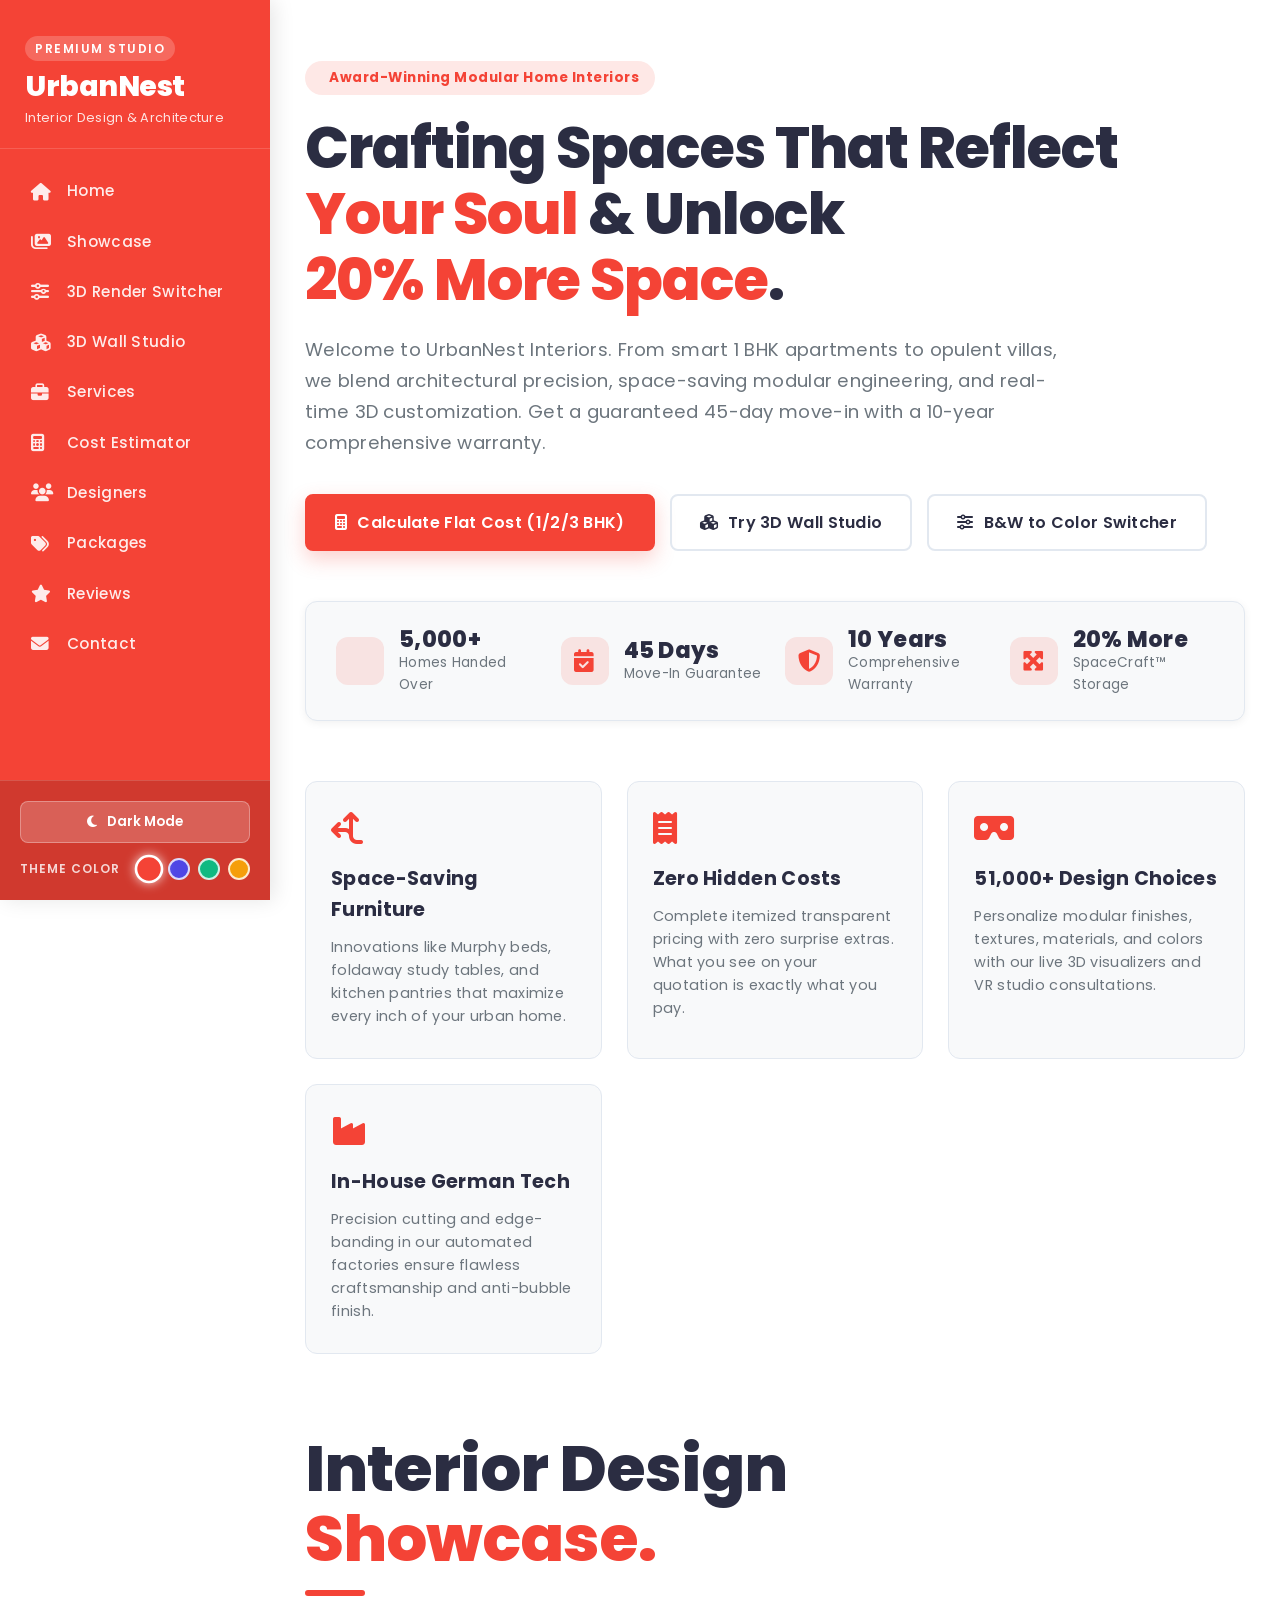
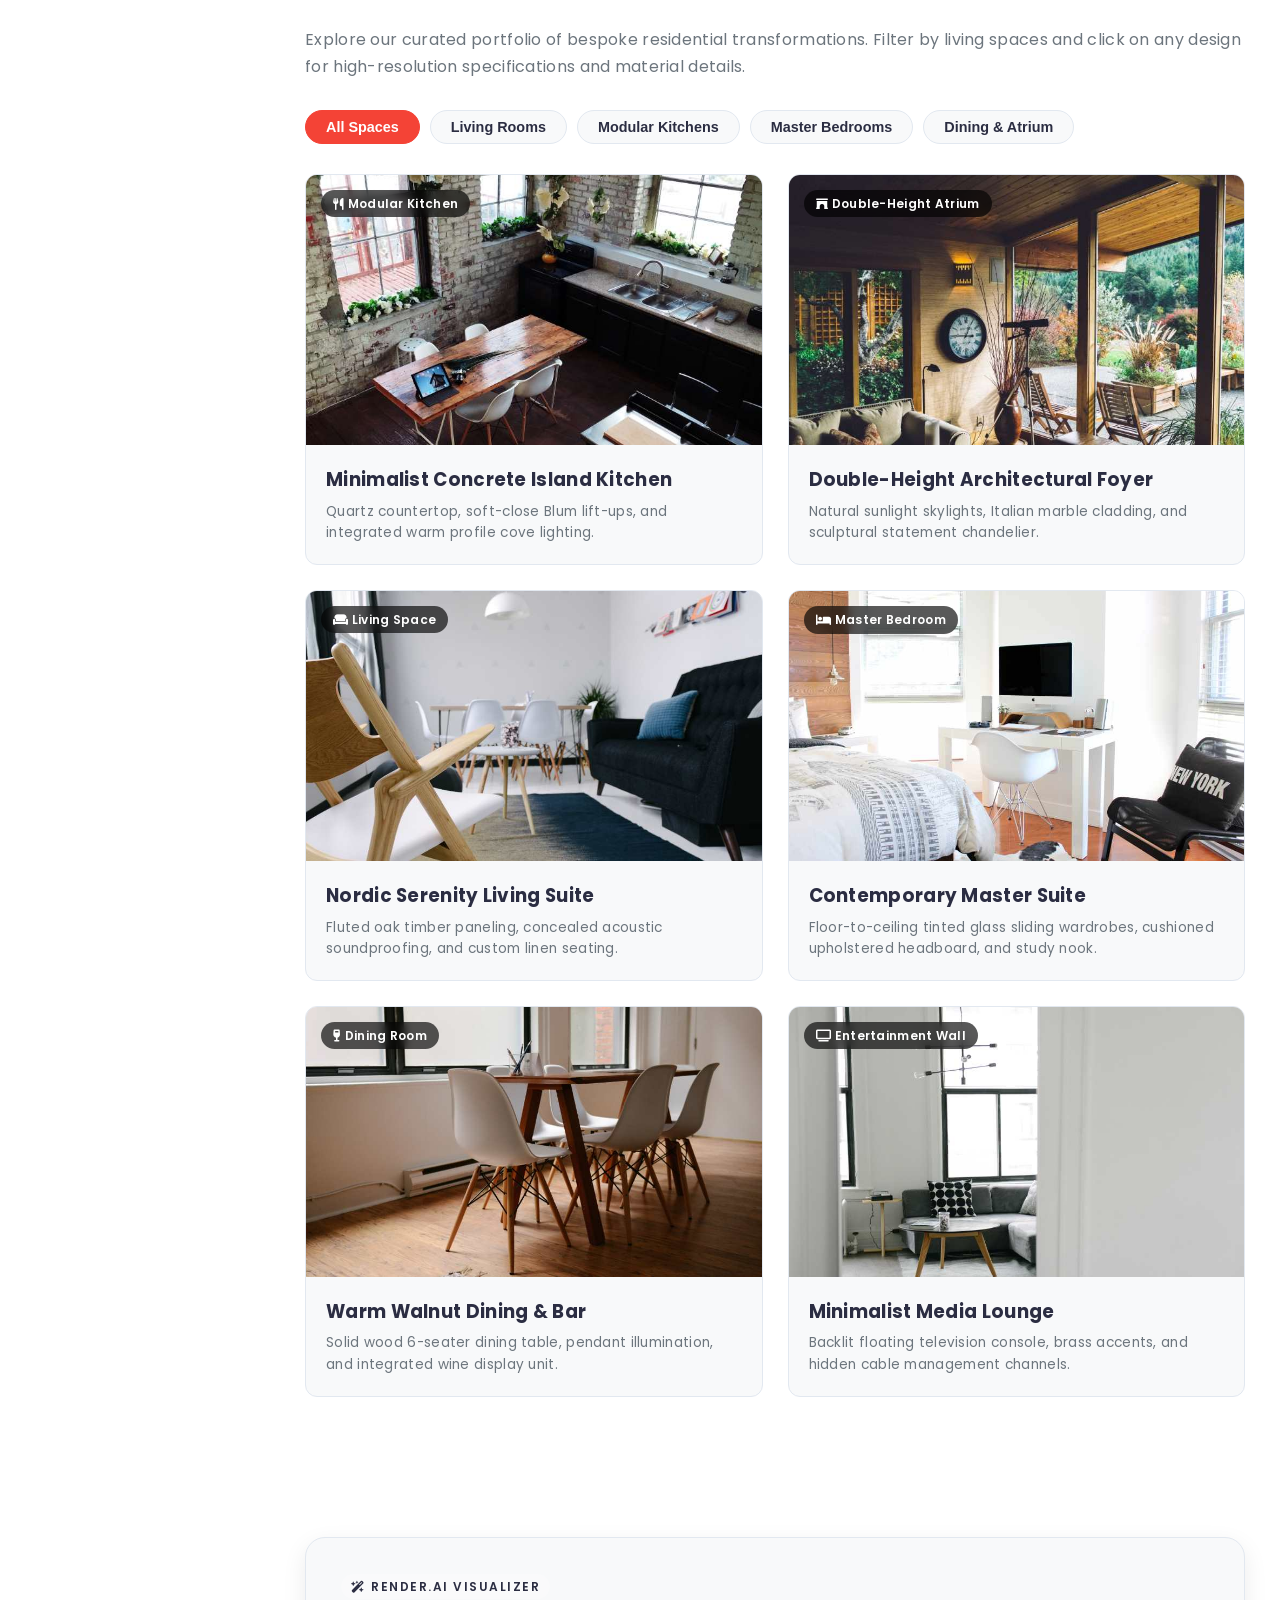
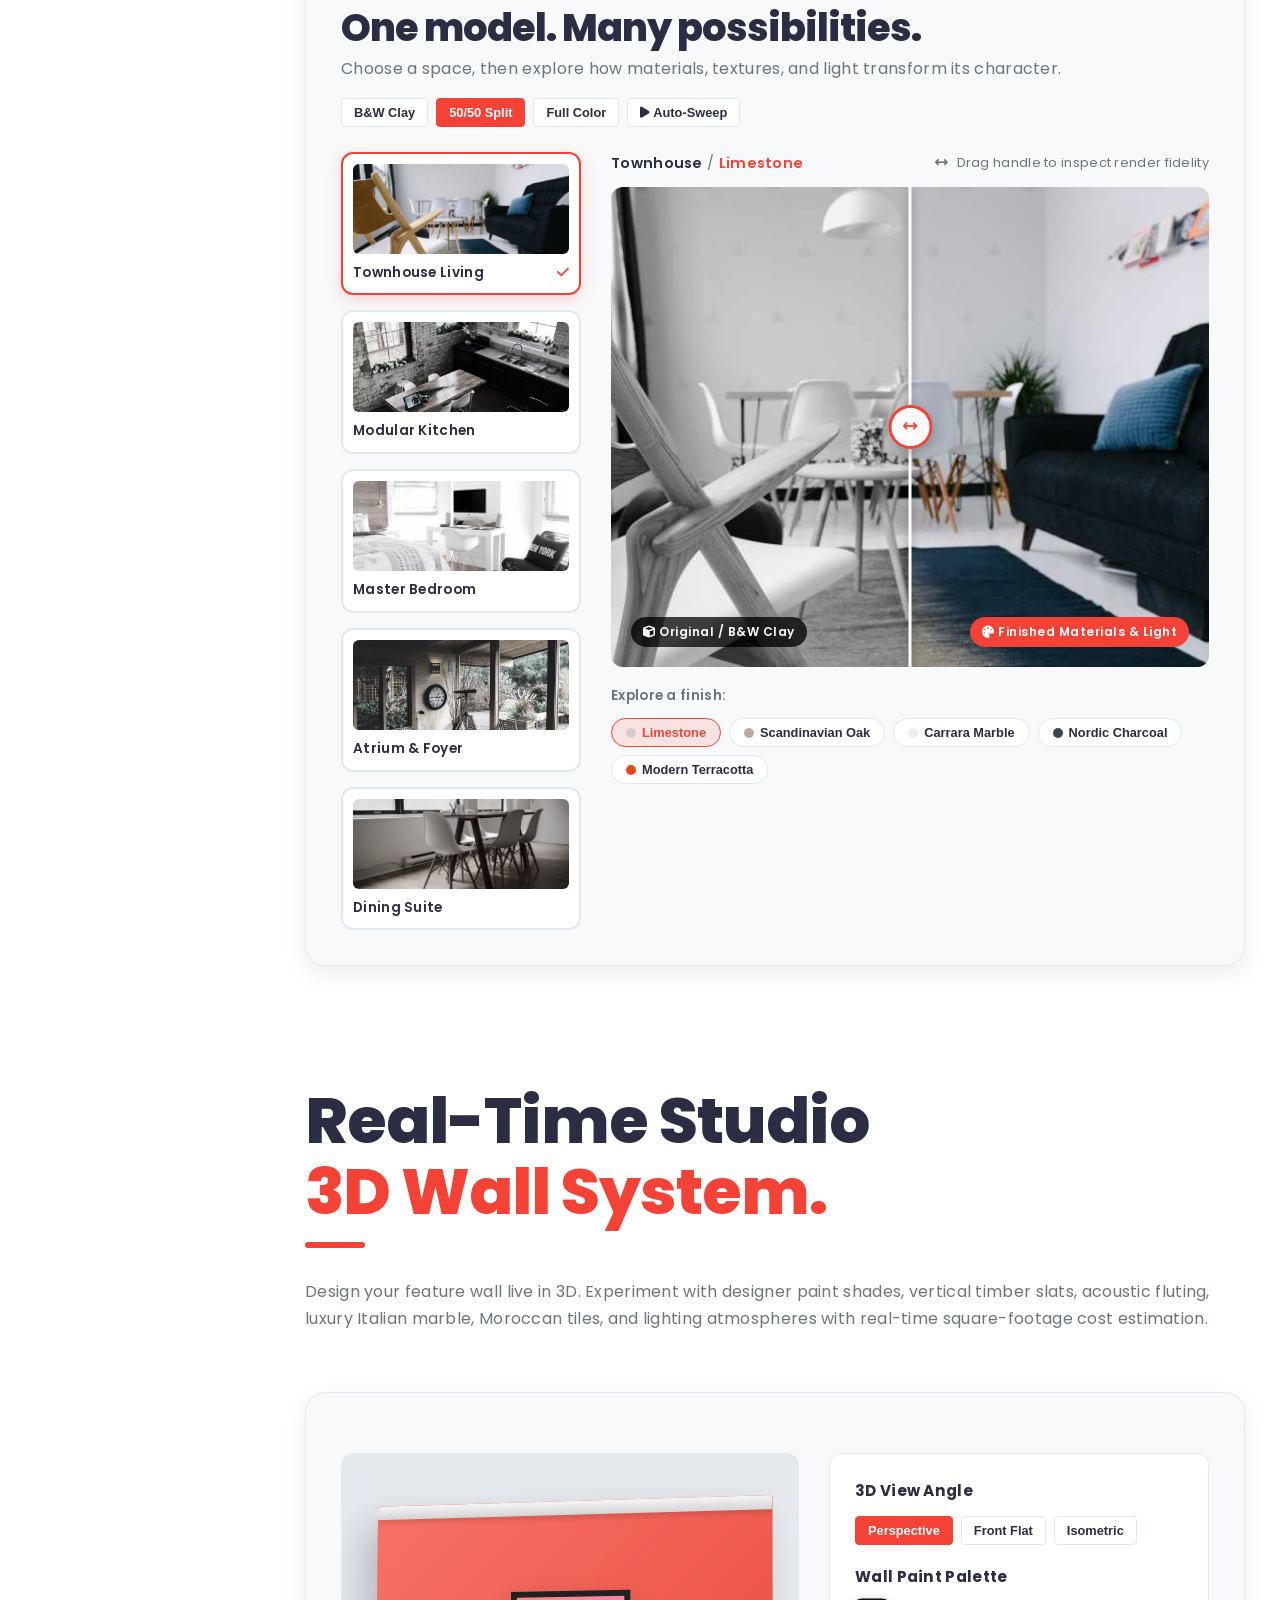
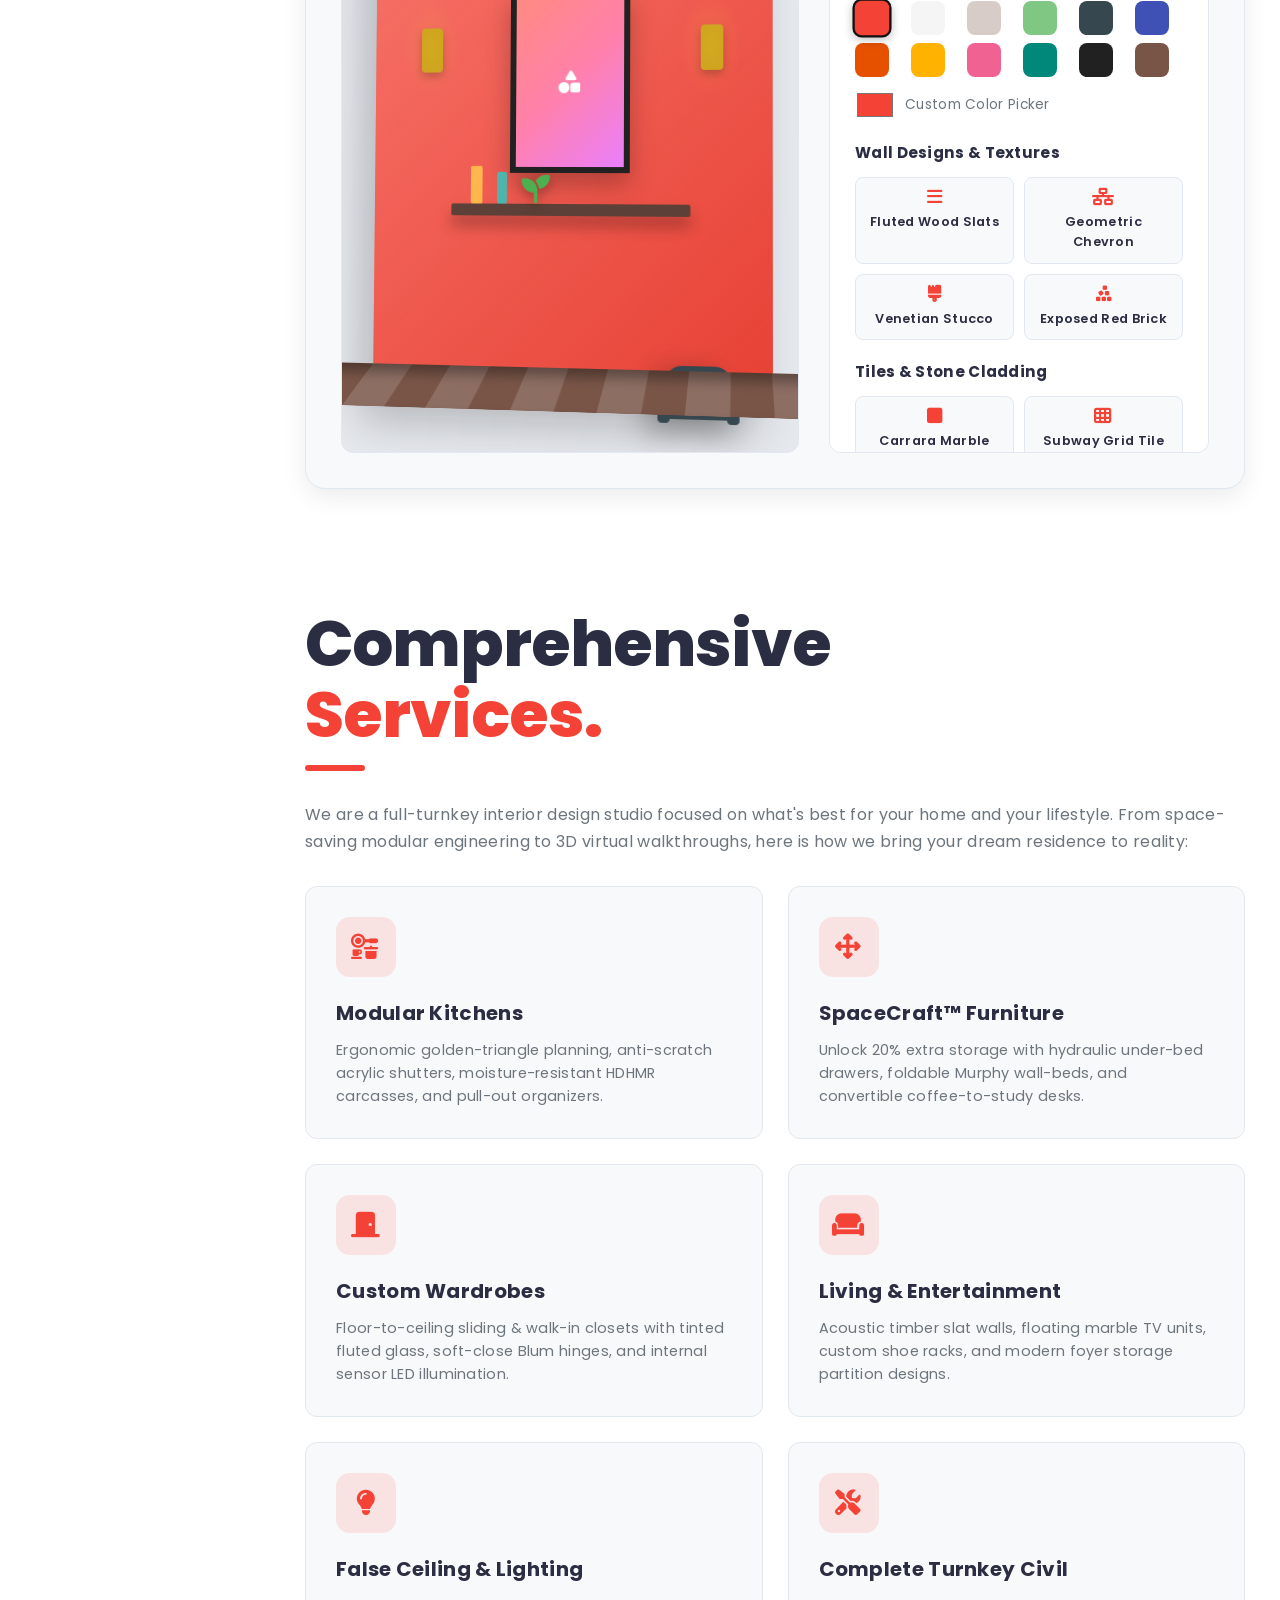
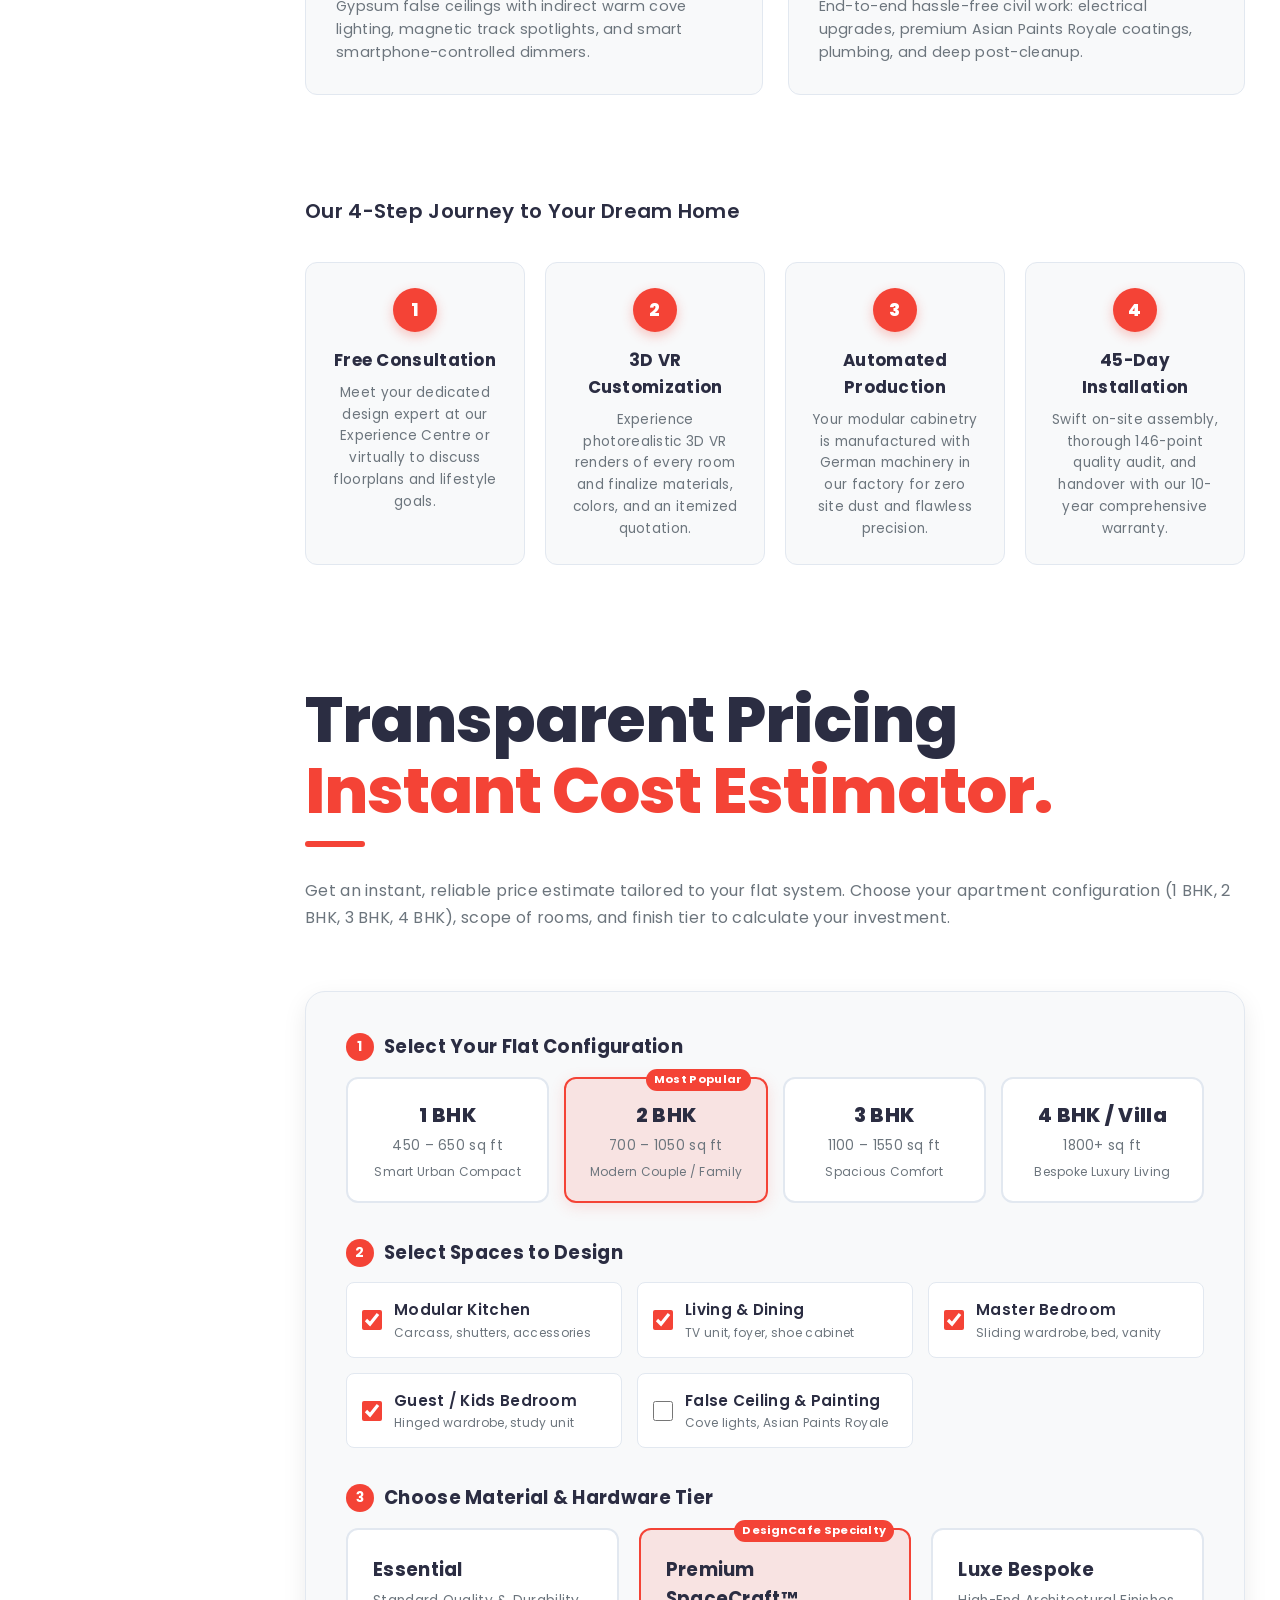
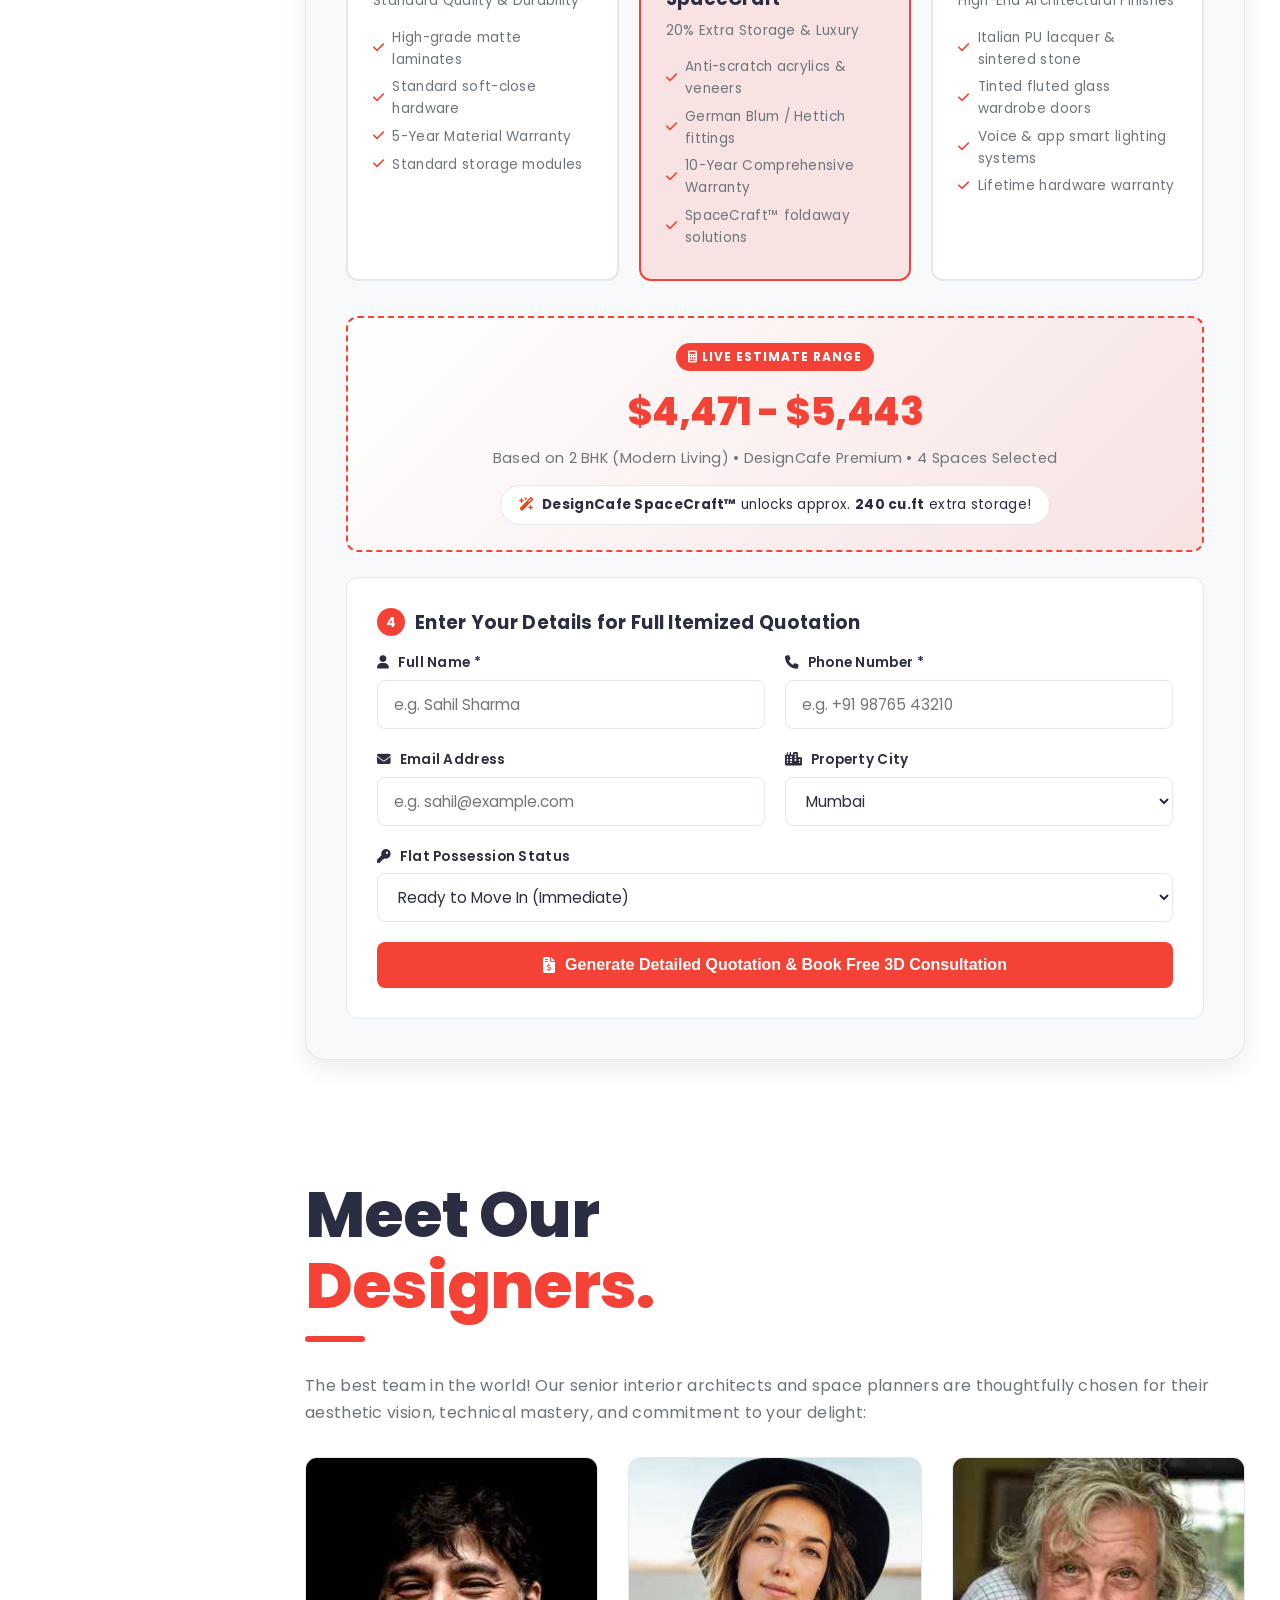
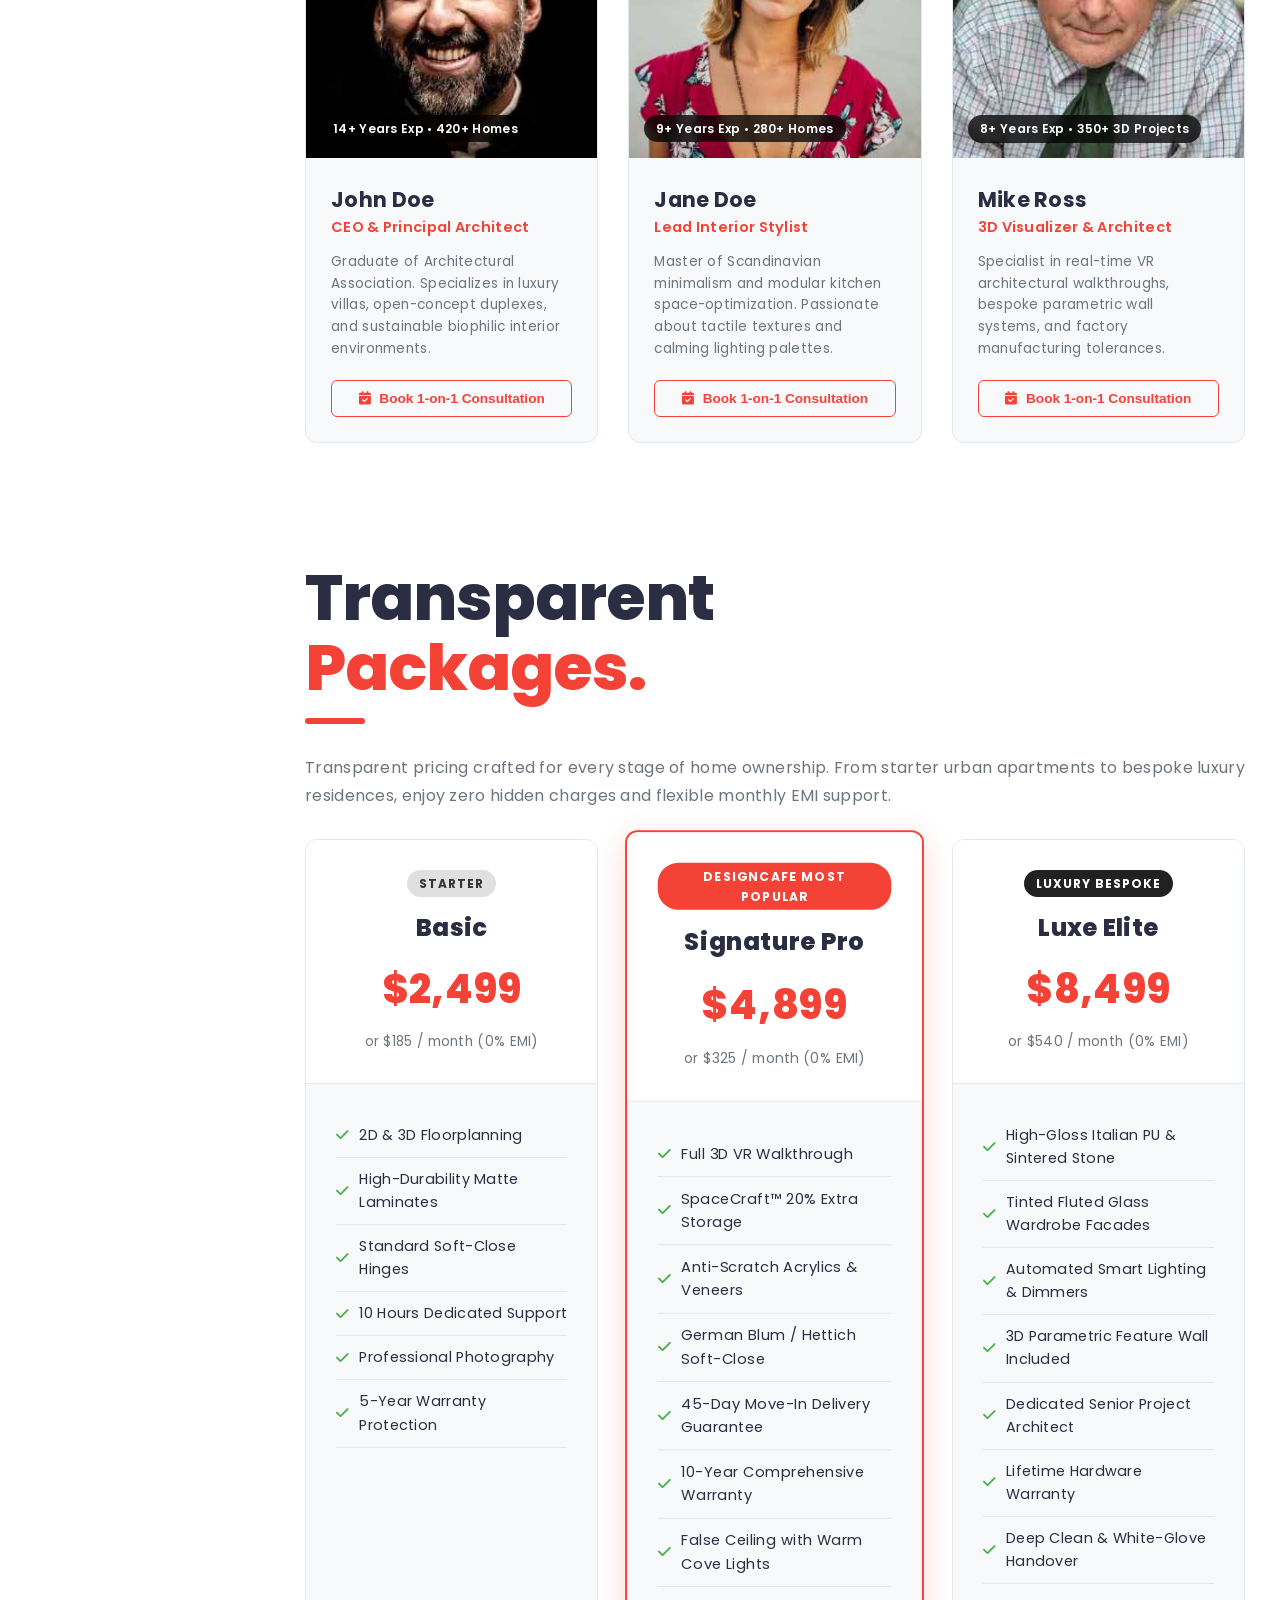
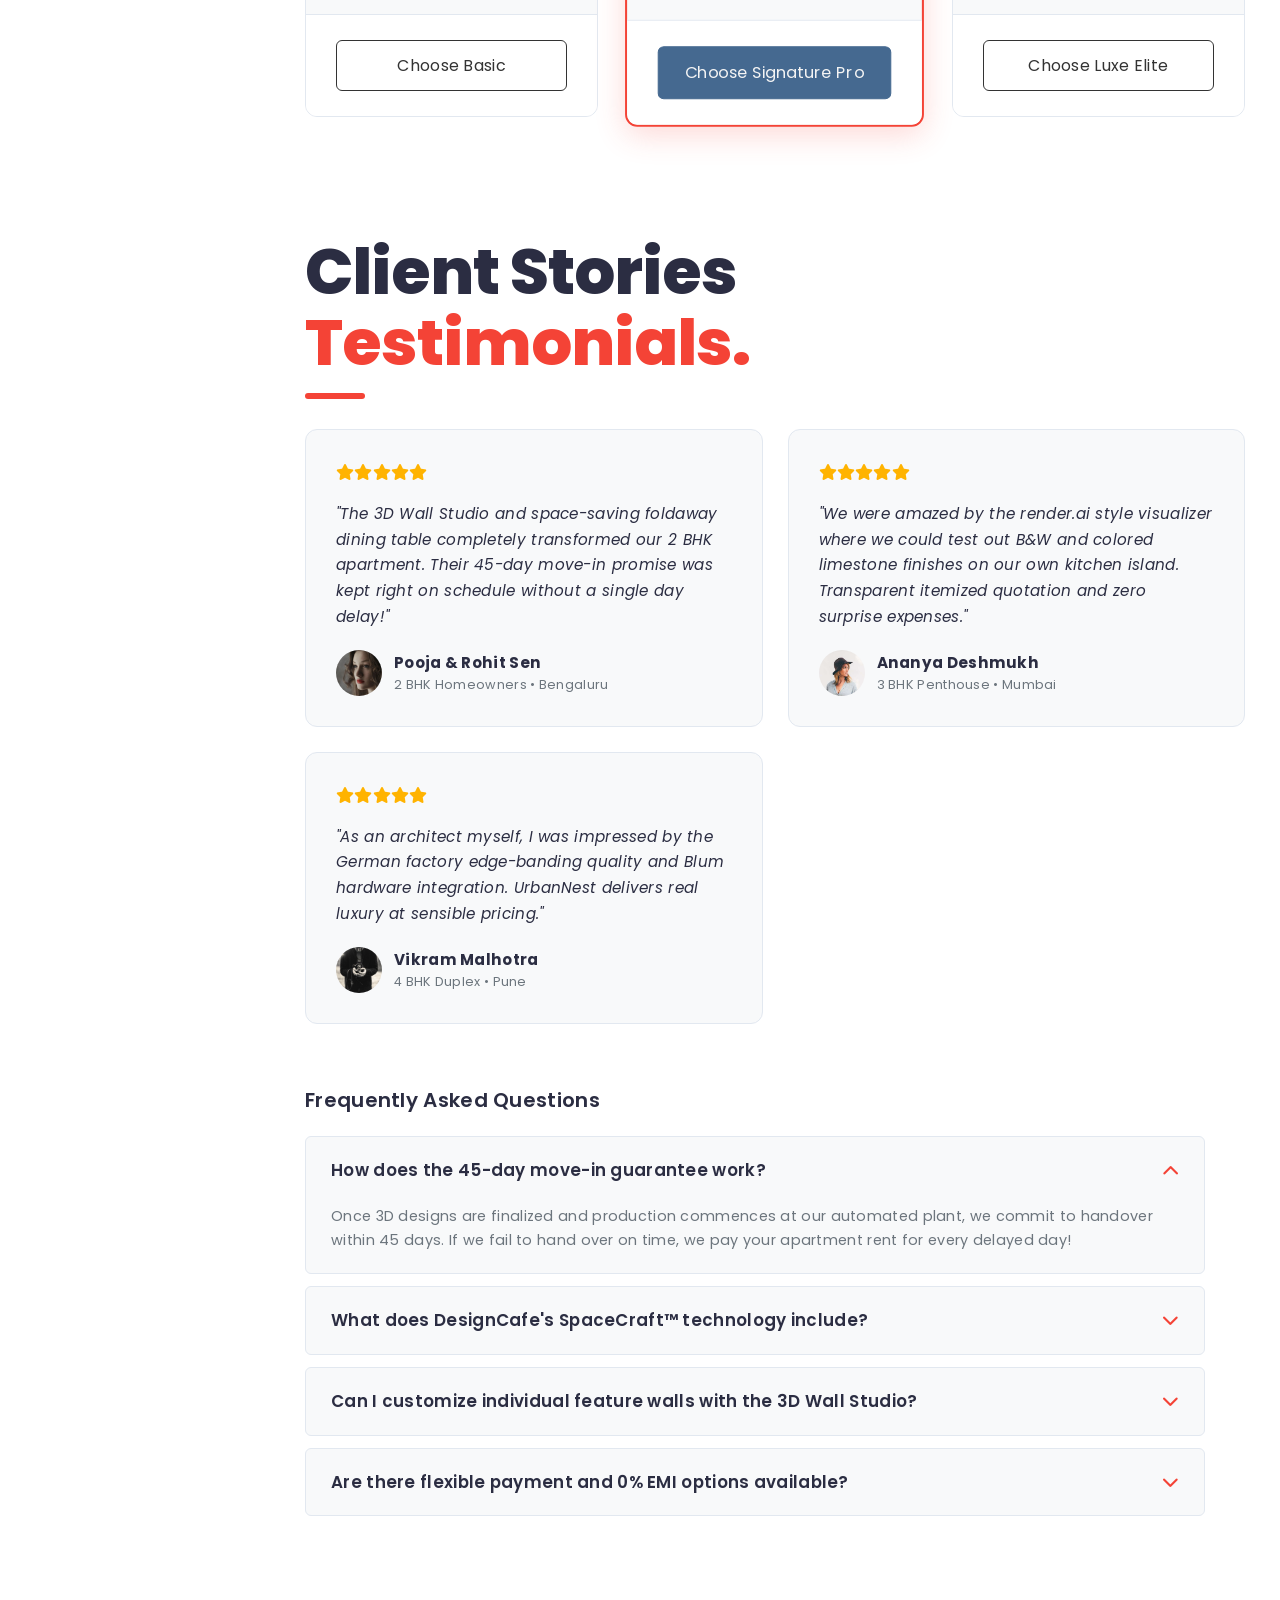
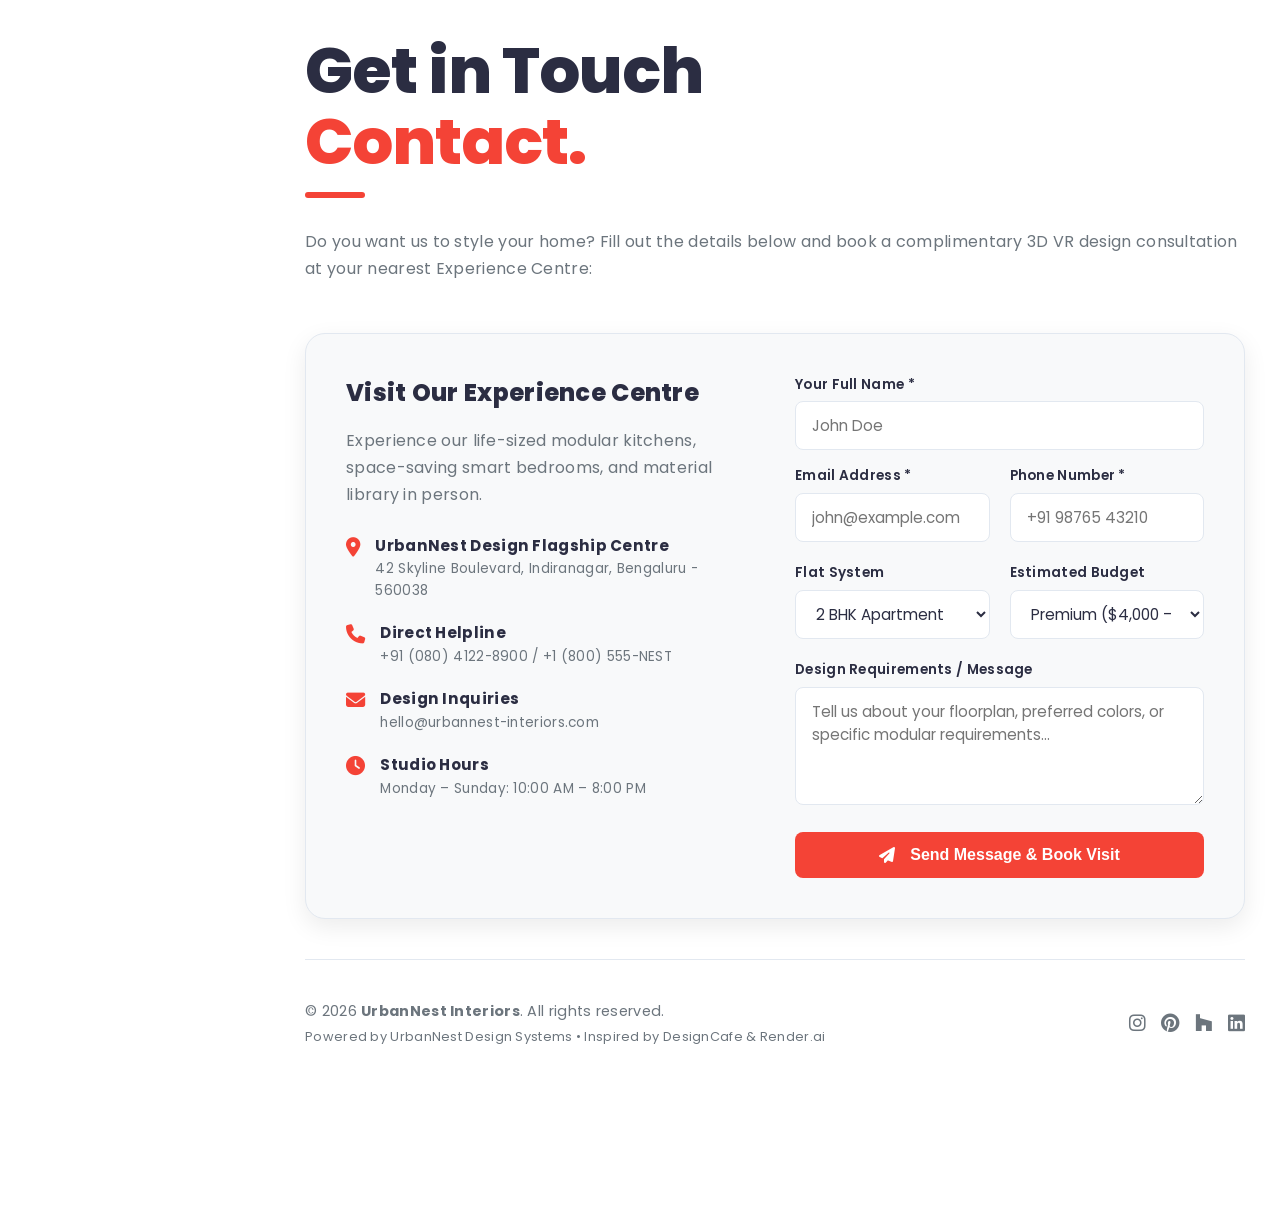
==== index.html @ 292f7cc2 "added frint end" ====
<!DOCTYPE html>
<html lang="en">
<head>
    <meta charset="UTF-8">
    <meta name="viewport" content="width=device-width, initial-scale=1.0">
    <title>UrbanNest Interiors | Premium Home Interiors & 3D Wall Studio</title>
    
    <!-- Google Fonts -->
    <link rel="preconnect" href="https://fonts.googleapis.com">
    <link rel="preconnect" href="https://fonts.gstatic.com" crossorigin>
    <link href="https://fonts.googleapis.com/css2?family=Poppins:ital,wght@0,300;0,400;0,500;0,600;0,700;0,800;0,900;1,400;1,600&display=swap" rel="stylesheet">
    
    <!-- Font Awesome Icons -->
    <link rel="stylesheet" href="https://cdnjs.cloudflare.com/ajax/libs/font-awesome/6.5.1/css/all.min.css">
    
    <!-- Stylesheets -->
    <link href="./css/main.css" rel="stylesheet">
    <link href="./css/interior.css" rel="stylesheet">
</head>
<body>

    <!-- Mobile Top Navigation Bar -->
    <header class="mobile-nav-bar">
        <span class="section-title text-18" style="color: white; margin: 0;">UrbanNest</span>
        <button class="mobile-menu-btn" id="mobile-menu-toggle" aria-label="Toggle navigation menu">
            <i class="fa-solid fa-bars"></i>
        </button>
    </header>
    <div class="sidebar-overlay" id="sidebar-overlay"></div>

    <div class="row">
        <!-- ==========================================================================
             SIDEBAR NAVIGATION
             ========================================================================== -->
        <div class="col-2">
            <nav class="sidebar" id="main-sidebar">
                <div>
                    <div class="sidebar-header">
                        <span class="brand-badge">Premium Studio</span>
                        <p class="section-title">UrbanNest</p>
                        <p style="font-size: 0.8rem; opacity: 0.85; margin-top: 4px;">Interior Design & Architecture</p>
                    </div>

                    <ul class="sidebar-nav-list">
                        <li><a class="sidebar-link active" href="#home"><i class="fa-solid fa-house"></i> Home</a></li>
                        <li><a class="sidebar-link" href="#showcase"><i class="fa-solid fa-images"></i> Showcase</a></li>
                        <li><a class="sidebar-link" href="#render-switch"><i class="fa-solid fa-sliders"></i> 3D Render Switcher</a></li>
                        <li><a class="sidebar-link" href="#wall-studio"><i class="fa-solid fa-cubes"></i> 3D Wall Studio</a></li>
                        <li><a class="sidebar-link" href="#services"><i class="fa-solid fa-briefcase"></i> Services</a></li>
                        <li><a class="sidebar-link" href="#cost-estimator"><i class="fa-solid fa-calculator"></i> Cost Estimator</a></li>
                        <li><a class="sidebar-link" href="#designers"><i class="fa-solid fa-users"></i> Designers</a></li>
                        <li><a class="sidebar-link" href="#packages"><i class="fa-solid fa-tags"></i> Packages</a></li>
                        <li><a class="sidebar-link" href="#reviews"><i class="fa-solid fa-star"></i> Reviews</a></li>
                        <li><a class="sidebar-link" href="#contact"><i class="fa-solid fa-envelope"></i> Contact</a></li>
                    </ul>
                </div>

                <!-- Theme Customizer Panel in Sidebar -->
                <div class="sidebar-tools-panel">
                    <button class="theme-toggle-btn" id="theme-toggle-btn" type="button">
                        <i class="fa-solid fa-moon" id="theme-icon"></i>
                        <span id="theme-text">Dark Mode</span>
                    </button>
                    
                    <div class="accent-palette-picker">
                        <span class="accent-label">Theme Color</span>
                        <div class="accent-swatches">
                            <span class="accent-swatch active" style="background-color: #f44336;" data-color="#f44336" title="Scarlet Red (Default)"></span>
                            <span class="accent-swatch" style="background-color: #4f46e5;" data-color="#4f46e5" title="Royal Indigo"></span>
                            <span class="accent-swatch" style="background-color: #10b981;" data-color="#10b981" title="Emerald Luxe"></span>
                            <span class="accent-swatch" style="background-color: #f59e0b;" data-color="#f59e0b" title="Warm Amber"></span>
                        </div>
                    </div>
                </div>
            </nav>
        </div>

        <!-- ==========================================================================
             MAIN CONTENT COLUMN
             ========================================================================== -->
        <div class="col-10">

            <!-- 1. HOME / HERO SECTION -->
            <section id="home" class="hero-container">
                <div class="hero-pill-tag">
                    <i class="fa-solid fa-sparkles"></i>
                    <span>Award-Winning Modular Home Interiors</span>
                </div>
                <h1 class="hero-headline">
                    Crafting Spaces That Reflect <span class="highlight">Your Soul</span> &amp; Unlock <span class="highlight">20% More Space</span>.
                </h1>
                <p class="hero-subtitle">
                    Welcome to UrbanNest Interiors. From smart 1 BHK apartments to opulent villas, we blend architectural precision, space-saving modular engineering, and real-time 3D customization. Get a guaranteed 45-day move-in with a 10-year comprehensive warranty.
                </p>

                <div class="hero-cta-group">
                    <a href="#cost-estimator" class="btn-hero btn-hero-primary">
                        <i class="fa-solid fa-calculator"></i> Calculate Flat Cost (1/2/3 BHK)
                    </a>
                    <a href="#wall-studio" class="btn-hero btn-hero-outline">
                        <i class="fa-solid fa-cubes"></i> Try 3D Wall Studio
                    </a>
                    <a href="#render-switch" class="btn-hero btn-hero-outline">
                        <i class="fa-solid fa-sliders"></i> B&amp;W to Color Switcher
                    </a>
                </div>

                <!-- DesignCafe Style Trust Metrics Bar -->
                <div class="trust-metrics-grid">
                    <div class="metric-item">
                        <div class="metric-icon"><i class="fa-solid fa-house-chimney-check"></i></div>
                        <div>
                            <div class="metric-number">5,000+</div>
                            <div class="metric-label">Homes Handed Over</div>
                        </div>
                    </div>
                    <div class="metric-item">
                        <div class="metric-icon"><i class="fa-solid fa-calendar-check"></i></div>
                        <div>
                            <div class="metric-number">45 Days</div>
                            <div class="metric-label">Move-In Guarantee</div>
                        </div>
                    </div>
                    <div class="metric-item">
                        <div class="metric-icon"><i class="fa-solid fa-shield-halved"></i></div>
                        <div>
                            <div class="metric-number">10 Years</div>
                            <div class="metric-label">Comprehensive Warranty</div>
                        </div>
                    </div>
                    <div class="metric-item">
                        <div class="metric-icon"><i class="fa-solid fa-maximize"></i></div>
                        <div>
                            <div class="metric-number">20% More</div>
                            <div class="metric-label">SpaceCraft™ Storage</div>
                        </div>
                    </div>
                </div>

                <!-- DesignCafe Advantage 4-Column Feature Row -->
                <div class="dc-features-grid">
                    <div class="dc-card">
                        <i class="fa-solid fa-arrows-split-up-and-left dc-card-icon"></i>
                        <h3 class="dc-card-title">Space-Saving Furniture</h3>
                        <p class="dc-card-desc">Innovations like Murphy beds, foldaway study tables, and kitchen pantries that maximize every inch of your urban home.</p>
                    </div>
                    <div class="dc-card">
                        <i class="fa-solid fa-receipt dc-card-icon"></i>
                        <h3 class="dc-card-title">Zero Hidden Costs</h3>
                        <p class="dc-card-desc">Complete itemized transparent pricing with zero surprise extras. What you see on your quotation is exactly what you pay.</p>
                    </div>
                    <div class="dc-card">
                        <i class="fa-solid fa-vr-cardboard dc-card-icon"></i>
                        <h3 class="dc-card-title">51,000+ Design Choices</h3>
                        <p class="dc-card-desc">Personalize modular finishes, textures, materials, and colors with our live 3D visualizers and VR studio consultations.</p>
                    </div>
                    <div class="dc-card">
                        <i class="fa-solid fa-industry dc-card-icon"></i>
                        <h3 class="dc-card-title">In-House German Tech</h3>
                        <p class="dc-card-desc">Precision cutting and edge-banding in our automated factories ensure flawless craftsmanship and anti-bubble finish.</p>
                    </div>
                </div>
            </section>

            <!-- 2. SHOWCASE GALLERY SECTION -->
            <section id="showcase">
                <p class="section-big text-dark">Interior Design</p>
                <p class="section-big text-primary">Showcase.</p>
                <div class="pill-primary"></div>

                <p class="p pb-30">
                    Explore our curated portfolio of bespoke residential transformations. Filter by living spaces and click on any design for high-resolution specifications and material details.
                </p>

                <!-- Filter Controls -->
                <div class="gallery-filters-bar">
                    <button class="gallery-filter-btn active" data-filter="all">All Spaces</button>
                    <button class="gallery-filter-btn" data-filter="living">Living Rooms</button>
                    <button class="gallery-filter-btn" data-filter="kitchen">Modular Kitchens</button>
                    <button class="gallery-filter-btn" data-filter="bedroom">Master Bedrooms</button>
                    <button class="gallery-filter-btn" data-filter="dining">Dining &amp; Atrium</button>
                </div>

                <!-- Showcase Grid -->
                <div class="gallery-grid">
                    <div class="gallery-item" data-category="kitchen">
                        <div class="gallery-img-wrap">
                            <span class="gallery-tag-pill"><i class="fa-solid fa-utensils"></i> Modular Kitchen</span>
                            <img src="./images/kitchenconcrete (1).jpg" alt="Modular Concrete Island Kitchen">
                        </div>
                        <div class="gallery-info-block">
                            <h4 class="gallery-overlay-title">Minimalist Concrete Island Kitchen</h4>
                            <p class="gallery-overlay-desc">Quartz countertop, soft-close Blum lift-ups, and integrated warm profile cove lighting.</p>
                        </div>
                    </div>

                    <div class="gallery-item" data-category="dining">
                        <div class="gallery-img-wrap">
                            <span class="gallery-tag-pill"><i class="fa-solid fa-archway"></i> Double-Height Atrium</span>
                            <img src="./images/atrium.jpg" alt="Luxury Atrium Foyer">
                        </div>
                        <div class="gallery-info-block">
                            <h4 class="gallery-overlay-title">Double-Height Architectural Foyer</h4>
                            <p class="gallery-overlay-desc">Natural sunlight skylights, Italian marble cladding, and sculptural statement chandelier.</p>
                        </div>
                    </div>

                    <div class="gallery-item" data-category="living">
                        <div class="gallery-img-wrap">
                            <span class="gallery-tag-pill"><i class="fa-solid fa-couch"></i> Living Space</span>
                            <img src="./images/livingroom (1).jpg" alt="Nordic Living Room">
                        </div>
                        <div class="gallery-info-block">
                            <h4 class="gallery-overlay-title">Nordic Serenity Living Suite</h4>
                            <p class="gallery-overlay-desc">Fluted oak timber paneling, concealed acoustic soundproofing, and custom linen seating.</p>
                        </div>
                    </div>

                    <div class="gallery-item" data-category="bedroom">
                        <div class="gallery-img-wrap">
                            <span class="gallery-tag-pill"><i class="fa-solid fa-bed"></i> Master Bedroom</span>
                            <img src="./images/bedroom.jpg" alt="Contemporary Master Bedroom">
                        </div>
                        <div class="gallery-info-block">
                            <h4 class="gallery-overlay-title">Contemporary Master Suite</h4>
                            <p class="gallery-overlay-desc">Floor-to-ceiling tinted glass sliding wardrobes, cushioned upholstered headboard, and study nook.</p>
                        </div>
                    </div>

                    <div class="gallery-item" data-category="dining">
                        <div class="gallery-img-wrap">
                            <span class="gallery-tag-pill"><i class="fa-solid fa-wine-glass"></i> Dining Room</span>
                            <img src="./images/diningroom.jpg" alt="Walnut Dining Suite">
                        </div>
                        <div class="gallery-info-block">
                            <h4 class="gallery-overlay-title">Warm Walnut Dining &amp; Bar</h4>
                            <p class="gallery-overlay-desc">Solid wood 6-seater dining table, pendant illumination, and integrated wine display unit.</p>
                        </div>
                    </div>

                    <div class="gallery-item" data-category="living">
                        <div class="gallery-img-wrap">
                            <span class="gallery-tag-pill"><i class="fa-solid fa-tv"></i> Entertainment Wall</span>
                            <img src="./images/livingroom2.jpg" alt="Modern TV Lounge">
                        </div>
                        <div class="gallery-info-block">
                            <h4 class="gallery-overlay-title">Minimalist Media Lounge</h4>
                            <p class="gallery-overlay-desc">Backlit floating television console, brass accents, and hidden cable management channels.</p>
                        </div>
                    </div>
                </div>
            </section>

            <!-- 3. RENDER.AI COMPARISON SLIDER FEATURE (Black & White to Color Switch) -->
            <section id="render-switch">
                <div class="render-ai-wrapper">
                    <div class="render-ai-header">
                        <div>
                            <span class="brand-badge"><i class="fa-solid fa-wand-magic-sparkles"></i> Render.ai Visualizer</span>
                            <h2 class="section-big text-dark" style="font-size: 2.4rem;">One model. Many possibilities.</h2>
                            <p class="p" style="margin-top: 6px;">Choose a space, then explore how materials, textures, and light transform its character.</p>
                        </div>
                        <div class="render-view-presets">
                            <button class="render-preset-btn" data-render-view="bw">B&amp;W Clay</button>
                            <button class="render-preset-btn active" data-render-view="split">50/50 Split</button>
                            <button class="render-preset-btn" data-render-view="color">Full Color</button>
                            <button class="render-preset-btn" id="render-sweep-btn"><i class="fa-solid fa-play"></i> Auto-Sweep</button>
                        </div>
                    </div>

                    <div class="render-main-layout">
                        <!-- Left Room Selection Cards -->
                        <div class="render-room-selector">
                            <div class="render-room-item active" data-space="townhouse">
                                <img src="./images/livingroom (1).jpg" alt="Townhouse Living" class="render-room-thumb">
                                <div class="render-room-title">Townhouse Living</div>
                            </div>
                            <div class="render-room-item" data-space="kitchen">
                                <img src="./images/kitchenconcrete (1).jpg" alt="Island Kitchen" class="render-room-thumb">
                                <div class="render-room-title">Modular Kitchen</div>
                            </div>
                            <div class="render-room-item" data-space="bedroom">
                                <img src="./images/bedroom.jpg" alt="Master Bedroom" class="render-room-thumb">
                                <div class="render-room-title">Master Bedroom</div>
                            </div>
                            <div class="render-room-item" data-space="atrium">
                                <img src="./images/atrium.jpg" alt="Atrium" class="render-room-thumb">
                                <div class="render-room-title">Atrium &amp; Foyer</div>
                            </div>
                            <div class="render-room-item" data-space="dining">
                                <img src="./images/diningroom.jpg" alt="Contemporary Dining" class="render-room-thumb">
                                <div class="render-room-title">Dining Suite</div>
                            </div>
                        </div>

                        <!-- Center Viewport with Interactive Split Handle -->
                        <div class="render-viewport-container">
                            <div class="render-stage-topbar">
                                <div>
                                    <span class="render-breadcrumb" id="render-space-breadcrumb">Townhouse</span>
                                    <span> / </span>
                                    <span id="render-finish-breadcrumb" class="text-primary" style="font-weight: 600;">Limestone</span>
                                </div>
                                <div style="font-size: 0.8rem; color: var(--text-muted);">
                                    <i class="fa-solid fa-arrows-left-right mr-5"></i> Drag handle to inspect render fidelity
                                </div>
                            </div>

                            <div class="render-slider-box" id="render-slider-container">
                                <!-- Base Grayscale Layer -->
                                <div class="render-image-layer render-bw-layer">
                                    <img src="./images/livingroom (1).jpg" alt="Black and White Architectural Clay Render" id="render-bw-img">
                                    <span class="render-badge-bw"><i class="fa-solid fa-cube"></i> Original / B&amp;W Clay</span>
                                </div>

                                <!-- Overlay Full Color Layer (Clipped Dynamically) -->
                                <div class="render-image-layer render-color-layer" id="render-color-layer">
                                    <img src="./images/livingroom (1).jpg" alt="Photorealistic Color Material Render" id="render-color-img">
                                    <span class="render-badge-color"><i class="fa-solid fa-palette"></i> Finished Materials &amp; Light</span>
                                </div>

                                <!-- Draggable Splitter Handle -->
                                <div class="render-slider-handle" id="render-slider-handle">
                                    <div class="render-handle-knob">
                                        <i class="fa-solid fa-arrows-left-right"></i>
                                    </div>
                                </div>
                            </div>

                            <!-- Bottom Finish Selector Bar -->
                            <div class="render-finishes-bar">
                                <span class="finish-label">Explore a finish:</span>
                                <div class="finish-chips-list">
                                    <button class="finish-chip active" data-finish="limestone">
                                        <span class="finish-chip-dot" style="background-color: #d7ccc8;"></span> Limestone
                                    </button>
                                    <button class="finish-chip" data-finish="oak">
                                        <span class="finish-chip-dot" style="background-color: #bcaaa4;"></span> Scandinavian Oak
                                    </button>
                                    <button class="finish-chip" data-finish="marble">
                                        <span class="finish-chip-dot" style="background-color: #eceff1;"></span> Carrara Marble
                                    </button>
                                    <button class="finish-chip" data-finish="charcoal">
                                        <span class="finish-chip-dot" style="background-color: #37474f;"></span> Nordic Charcoal
                                    </button>
                                    <button class="finish-chip" data-finish="terracotta">
                                        <span class="finish-chip-dot" style="background-color: #e64a19;"></span> Modern Terracotta
                                    </button>
                                </div>
                            </div>
                        </div>
                    </div>
                </div>
            </section>

            <!-- 4. INTERACTIVE 3D WALL STUDIO SECTION -->
            <section id="wall-studio">
                <p class="section-big text-dark">Real-Time Studio</p>
                <p class="section-big text-primary">3D Wall System.</p>
                <div class="pill-primary"></div>
                <p class="p pb-30">
                    Design your feature wall live in 3D. Experiment with designer paint shades, vertical timber slats, acoustic fluting, luxury Italian marble, Moroccan tiles, and lighting atmospheres with real-time square-footage cost estimation.
                </p>

                <div class="wall-studio-wrapper">
                    <div class="wall-studio-layout">
                        <!-- 3D Viewport Visualizer -->
                        <div class="wall-visualizer-stage" id="wall-visualizer-box">
                            <div class="wall-3d-perspective-container angle-perspective" id="wall-3d-perspective-container">
                                <!-- The Interactive Wall -->
                                <div class="wall-surface" id="wall-stage-surface">
                                    <!-- Architectural Mouldings -->
                                    <div class="wall-crown-moulding" id="wall-element-baseboard"></div>
                                    <div class="wall-baseboard"></div>

                                    <!-- Accents: Art, Shelves, Sconces -->
                                    <div class="wall-accent-art" id="wall-element-art">
                                        <div class="art-canvas"><i class="fa-solid fa-shapes"></i></div>
                                    </div>

                                    <div class="wall-accent-shelf" id="wall-element-shelves">
                                        <div class="shelf-decor">
                                            <div class="decor-book"></div>
                                            <div class="decor-book-2"></div>
                                            <i class="fa-solid fa-seedling decor-plant"></i>
                                        </div>
                                    </div>

                                    <div class="wall-accent-sconce sconce-left" id="wall-element-sconces">
                                        <div class="sconce-light-beam"></div>
                                    </div>
                                    <div class="wall-accent-sconce sconce-right">
                                        <div class="sconce-light-beam"></div>
                                    </div>

                                    <!-- Lighting Atmosphere Filter Layer -->
                                    <div class="wall-lighting-overlay"></div>
                                </div>

                                <!-- Hardwood Floor Perspective -->
                                <div class="wall-floor"></div>

                                <!-- Foreground Spatial Decor Furniture -->
                                <i class="fa-solid fa-couch wall-furniture-chair"></i>
                            </div>
                        </div>

                        <!-- Wall Controls Sidebar -->
                        <div class="wall-controls-card">
                            <!-- 3D Perspective Angle Toggle -->
                            <div class="wall-ctrl-group">
                                <h4><span>3D View Angle</span></h4>
                                <div style="display: flex; gap: 8px;">
                                    <button class="render-preset-btn active" data-wall-angle="perspective">Perspective</button>
                                    <button class="render-preset-btn" data-wall-angle="front">Front Flat</button>
                                    <button class="render-preset-btn" data-wall-angle="isometric">Isometric</button>
                                </div>
                            </div>

                            <!-- Colors & Paints -->
                            <div class="wall-ctrl-group">
                                <h4><span>Wall Paint Palette</span></h4>
                                <div class="wall-color-grid">
                                    <span class="wall-color-swatch active" style="background-color: #f44336;" data-color="#f44336" title="Scarlet Red"></span>
                                    <span class="wall-color-swatch" style="background-color: #f5f5f5;" data-color="#f5f5f5" title="Alabaster White"></span>
                                    <span class="wall-color-swatch" style="background-color: #d7ccc8;" data-color="#d7ccc8" title="Cashmere Sand"></span>
                                    <span class="wall-color-swatch" style="background-color: #81c784;" data-color="#81c784" title="Sage Olive"></span>
                                    <span class="wall-color-swatch" style="background-color: #37474f;" data-color="#37474f" title="Slate Charcoal"></span>
                                    <span class="wall-color-swatch" style="background-color: #3f51b5;" data-color="#3f51b5" title="Deep Indigo"></span>
                                    <span class="wall-color-swatch" style="background-color: #e65100;" data-color="#e65100" title="Terracotta Earth"></span>
                                    <span class="wall-color-swatch" style="background-color: #ffb300;" data-color="#ffb300" title="Warm Ochre"></span>
                                    <span class="wall-color-swatch" style="background-color: #f06292;" data-color="#f06292" title="Blush Coral"></span>
                                    <span class="wall-color-swatch" style="background-color: #00897b;" data-color="#00897b" title="Emerald Pine"></span>
                                    <span class="wall-color-swatch" style="background-color: #212121;" data-color="#212121" title="Midnight Onyx"></span>
                                    <span class="wall-color-swatch" style="background-color: #795548;" data-color="#795548" title="Warm Walnut"></span>
                                </div>
                                <div class="wall-custom-color-row">
                                    <input type="color" id="wall-custom-color" value="#f44336" class="wall-color-input">
                                    <span>Custom Color Picker</span>
                                </div>
                            </div>

                            <!-- Wallpapers & Designs -->
                            <div class="wall-ctrl-group">
                                <h4><span>Wall Designs &amp; Textures</span></h4>
                                <div class="wall-options-grid">
                                    <div class="wall-option-pill wall-design-option" data-pattern="slats">
                                        <i class="fa-solid fa-bars"></i>
                                        <span>Fluted Wood Slats</span>
                                    </div>
                                    <div class="wall-option-pill wall-design-option" data-pattern="chevron">
                                        <i class="fa-solid fa-network-wired"></i>
                                        <span>Geometric Chevron</span>
                                    </div>
                                    <div class="wall-option-pill wall-design-option" data-pattern="stucco">
                                        <i class="fa-solid fa-brush"></i>
                                        <span>Venetian Stucco</span>
                                    </div>
                                    <div class="wall-option-pill wall-design-option" data-pattern="brick">
                                        <i class="fa-solid fa-cubes-stacked"></i>
                                        <span>Exposed Red Brick</span>
                                    </div>
                                </div>
                            </div>

                            <!-- Tiles & Stone Cladding -->
                            <div class="wall-ctrl-group">
                                <h4><span>Tiles &amp; Stone Cladding</span></h4>
                                <div class="wall-options-grid">
                                    <div class="wall-option-pill wall-tile-option" data-tile="carrara">
                                        <i class="fa-solid fa-square"></i>
                                        <span>Carrara Marble</span>
                                    </div>
                                    <div class="wall-option-pill wall-tile-option" data-tile="subway">
                                        <i class="fa-solid fa-table-cells"></i>
                                        <span>Subway Grid Tile</span>
                                    </div>
                                    <div class="wall-option-pill wall-tile-option" data-tile="hexagon">
                                        <i class="fa-solid fa-braille"></i>
                                        <span>Moroccan Mosaic</span>
                                    </div>
                                    <div class="wall-option-pill wall-tile-option" data-tile="slate">
                                        <i class="fa-solid fa-gem"></i>
                                        <span>Dark Slate Stone</span>
                                    </div>
                                </div>
                            </div>

                            <!-- Lighting Atmosphere Modes -->
                            <div class="wall-ctrl-group">
                                <h4><span>Lighting Atmosphere</span></h4>
                                <div class="wall-lighting-grid">
                                    <button class="wall-light-btn wall-lighting-option active" data-lighting="daylight"><i class="fa-solid fa-sun"></i><br>Daylight</button>
                                    <button class="wall-light-btn wall-lighting-option" data-lighting="warm"><i class="fa-solid fa-fire"></i><br>Warm Cove</button>
                                    <button class="wall-light-btn wall-lighting-option" data-lighting="spotlight"><i class="fa-solid fa-lightbulb"></i><br>Spotlight</button>
                                    <button class="wall-light-btn wall-lighting-option" data-lighting="night"><i class="fa-solid fa-moon"></i><br>Night Mood</button>
                                </div>
                            </div>

                            <!-- Architectural Accents -->
                            <div class="wall-ctrl-group">
                                <h4><span>Wall Elements &amp; Decor</span></h4>
                                <div class="wall-accents-list">
                                    <label class="wall-accent-check-item">
                                        <span>Floating Timber Shelves</span>
                                        <input type="checkbox" class="wall-accent-toggle" data-accent="shelves" checked>
                                    </label>
                                    <label class="wall-accent-check-item">
                                        <span>Framed Modern Artwork</span>
                                        <input type="checkbox" class="wall-accent-toggle" data-accent="art" checked>
                                    </label>
                                    <label class="wall-accent-check-item">
                                        <span>Brass Sconce Lamps</span>
                                        <input type="checkbox" class="wall-accent-toggle" data-accent="sconces" checked>
                                    </label>
                                    <label class="wall-accent-check-item">
                                        <span>Baseboard &amp; Crown Moulding</span>
                                        <input type="checkbox" class="wall-accent-toggle" data-accent="baseboard" checked>
                                    </label>
                                </div>
                            </div>

                            <!-- Live Dimensions & Cost Calculation -->
                            <div class="wall-ctrl-group">
                                <h4><span>Wall Dimensions &amp; Cost</span></h4>
                                <div class="wall-slider-row">
                                    <div class="wall-slider-header">
                                        <span>Wall Width</span>
                                        <strong id="wall-width-val">12 ft</strong>
                                    </div>
                                    <input type="range" min="8" max="24" value="12" class="wall-range-slider" id="wall-width-slider">
                                </div>

                                <div class="wall-slider-row">
                                    <div class="wall-slider-header">
                                        <span>Wall Height</span>
                                        <strong id="wall-height-val">10 ft</strong>
                                    </div>
                                    <input type="range" min="8" max="14" value="10" class="wall-range-slider" id="wall-height-slider">
                                </div>

                                <div class="wall-calc-result-box">
                                    <div class="wall-calc-sub">Area: <span id="wall-area-val">120 sq.ft</span> (Materials + Installation)</div>
                                    <div class="wall-calc-price" id="wall-cost-val">$795</div>
                                </div>

                                <div style="display: flex; gap: 10px; margin-top: 15px;">
                                    <button class="btn btn-primary" id="wall-save-design-btn" style="flex: 1;"><i class="fa-solid fa-bookmark mr-5"></i> Save Design</button>
                                    <button class="btn btn-hero-outline" id="wall-apply-to-quote-btn" style="flex: 1;"><i class="fa-solid fa-file-invoice mr-5"></i> Add to Quote</button>
                                </div>
                            </div>
                        </div>
                    </div>
                </div>
            </section>

            <!-- 5. SERVICES SECTION -->
            <section id="services">
                <p class="section-big text-dark">Comprehensive</p>
                <p class="section-big text-primary">Services.</p>
                <div class="pill-primary"></div>
                <div class="p">
                    <p>We are a full-turnkey interior design studio focused on what's best for your home and your lifestyle. From space-saving modular engineering to 3D virtual walkthroughs, here is how we bring your dream residence to reality:</p>
                </div>

                <div class="services-cards-grid">
                    <div class="service-card">
                        <div class="service-icon-wrap"><i class="fa-solid fa-kitchen-set"></i></div>
                        <h3 class="service-title">Modular Kitchens</h3>
                        <p class="service-desc">Ergonomic golden-triangle planning, anti-scratch acrylic shutters, moisture-resistant HDHMR carcasses, and pull-out organizers.</p>
                    </div>

                    <div class="service-card">
                        <div class="service-icon-wrap"><i class="fa-solid fa-arrows-up-down-left-right"></i></div>
                        <h3 class="service-title">SpaceCraft™ Furniture</h3>
                        <p class="service-desc">Unlock 20% extra storage with hydraulic under-bed drawers, foldable Murphy wall-beds, and convertible coffee-to-study desks.</p>
                    </div>

                    <div class="service-card">
                        <div class="service-icon-wrap"><i class="fa-solid fa-door-closed"></i></div>
                        <h3 class="service-title">Custom Wardrobes</h3>
                        <p class="service-desc">Floor-to-ceiling sliding &amp; walk-in closets with tinted fluted glass, soft-close Blum hinges, and internal sensor LED illumination.</p>
                    </div>

                    <div class="service-card">
                        <div class="service-icon-wrap"><i class="fa-solid fa-couch"></i></div>
                        <h3 class="service-title">Living &amp; Entertainment</h3>
                        <p class="service-desc">Acoustic timber slat walls, floating marble TV units, custom shoe racks, and modern foyer storage partition designs.</p>
                    </div>

                    <div class="service-card">
                        <div class="service-icon-wrap"><i class="fa-solid fa-lightbulb"></i></div>
                        <h3 class="service-title">False Ceiling &amp; Lighting</h3>
                        <p class="service-desc">Gypsum false ceilings with indirect warm cove lighting, magnetic track spotlights, and smart smartphone-controlled dimmers.</p>
                    </div>

                    <div class="service-card">
                        <div class="service-icon-wrap"><i class="fa-solid fa-screwdriver-wrench"></i></div>
                        <h3 class="service-title">Complete Turnkey Civil</h3>
                        <p class="service-desc">End-to-end hassle-free civil work: electrical upgrades, premium Asian Paints Royale coatings, plumbing, and deep post-cleanup.</p>
                    </div>
                </div>

                <!-- 4-Step Process Timeline -->
                <div class="pt-40">
                    <h3 class="section-subtitle mb-20">Our 4-Step Journey to Your Dream Home</h3>
                    <div class="process-timeline">
                        <div class="process-step-item">
                            <div class="process-step-badge">1</div>
                            <h4 class="process-step-name">Free Consultation</h4>
                            <p class="process-step-detail">Meet your dedicated design expert at our Experience Centre or virtually to discuss floorplans and lifestyle goals.</p>
                        </div>
                        <div class="process-step-item">
                            <div class="process-step-badge">2</div>
                            <h4 class="process-step-name">3D VR Customization</h4>
                            <p class="process-step-detail">Experience photorealistic 3D VR renders of every room and finalize materials, colors, and an itemized quotation.</p>
                        </div>
                        <div class="process-step-item">
                            <div class="process-step-badge">3</div>
                            <h4 class="process-step-name">Automated Production</h4>
                            <p class="process-step-detail">Your modular cabinetry is manufactured with German machinery in our factory for zero site dust and flawless precision.</p>
                        </div>
                        <div class="process-step-item">
                            <div class="process-step-badge">4</div>
                            <h4 class="process-step-name">45-Day Installation</h4>
                            <p class="process-step-detail">Swift on-site assembly, thorough 146-point quality audit, and handover with our 10-year comprehensive warranty.</p>
                        </div>
                    </div>
                </div>
            </section>

            <!-- 6. DESIGNCAFE STYLE INSTANT COST ESTIMATOR (1 BHK / 2 BHK / 3 BHK / 4 BHK) -->
            <section id="cost-estimator">
                <p class="section-big text-dark">Transparent Pricing</p>
                <p class="section-big text-primary">Instant Cost Estimator.</p>
                <div class="pill-primary"></div>
                <p class="p pb-30">
                    Get an instant, reliable price estimate tailored to your flat system. Choose your apartment configuration (1 BHK, 2 BHK, 3 BHK, 4 BHK), scope of rooms, and finish tier to calculate your investment.
                </p>

                <div class="cost-estimator-wrapper">
                    <!-- Step 1: Flat Type -->
                    <div class="estimator-step-block">
                        <h3 class="estimator-step-title">
                            <span class="estimator-step-num">1</span> Select Your Flat Configuration
                        </h3>
                        <div class="flat-selection-grid">
                            <div class="flat-pill" data-flat="1bhk">
                                <div class="flat-pill-title">1 BHK</div>
                                <div class="flat-pill-sqft">450 – 650 sq ft</div>
                                <p style="font-size: 0.75rem; color: var(--text-muted); margin-top: 5px;">Smart Urban Compact</p>
                            </div>

                            <div class="flat-pill active" data-flat="2bhk">
                                <span class="flat-pill-popular-badge">Most Popular</span>
                                <div class="flat-pill-title">2 BHK</div>
                                <div class="flat-pill-sqft">700 – 1050 sq ft</div>
                                <p style="font-size: 0.75rem; color: var(--text-muted); margin-top: 5px;">Modern Couple / Family</p>
                            </div>

                            <div class="flat-pill" data-flat="3bhk">
                                <div class="flat-pill-title">3 BHK</div>
                                <div class="flat-pill-sqft">1100 – 1550 sq ft</div>
                                <p style="font-size: 0.75rem; color: var(--text-muted); margin-top: 5px;">Spacious Comfort</p>
                            </div>

                            <div class="flat-pill" data-flat="4bhk">
                                <div class="flat-pill-title">4 BHK / Villa</div>
                                <div class="flat-pill-sqft">1800+ sq ft</div>
                                <p style="font-size: 0.75rem; color: var(--text-muted); margin-top: 5px;">Bespoke Luxury Living</p>
                            </div>
                        </div>
                    </div>

                    <!-- Step 2: Scope of Work -->
                    <div class="estimator-step-block">
                        <h3 class="estimator-step-title">
                            <span class="estimator-step-num">2</span> Select Spaces to Design
                        </h3>
                        <div class="room-scope-grid">
                            <label class="room-check-card">
                                <input type="checkbox" class="room-scope-check" value="Modular Kitchen" checked>
                                <div>
                                    <div class="room-check-title">Modular Kitchen</div>
                                    <div class="room-check-sub">Carcass, shutters, accessories</div>
                                </div>
                            </label>

                            <label class="room-check-card">
                                <input type="checkbox" class="room-scope-check" value="Living & Dining" checked>
                                <div>
                                    <div class="room-check-title">Living &amp; Dining</div>
                                    <div class="room-check-sub">TV unit, foyer, shoe cabinet</div>
                                </div>
                            </label>

                            <label class="room-check-card">
                                <input type="checkbox" class="room-scope-check" value="Master Bedroom" checked>
                                <div>
                                    <div class="room-check-title">Master Bedroom</div>
                                    <div class="room-check-sub">Sliding wardrobe, bed, vanity</div>
                                </div>
                            </label>

                            <label class="room-check-card">
                                <input type="checkbox" class="room-scope-check" value="Guest / Kids Bedroom" checked>
                                <div>
                                    <div class="room-check-title">Guest / Kids Bedroom</div>
                                    <div class="room-check-sub">Hinged wardrobe, study unit</div>
                                </div>
                            </label>

                            <label class="room-check-card">
                                <input type="checkbox" class="room-scope-check" value="False Ceiling & Painting">
                                <div>
                                    <div class="room-check-title">False Ceiling &amp; Painting</div>
                                    <div class="room-check-sub">Cove lights, Asian Paints Royale</div>
                                </div>
                            </label>
                        </div>
                    </div>

                    <!-- Step 3: Finish & Material Tier -->
                    <div class="estimator-step-block">
                        <h3 class="estimator-step-title">
                            <span class="estimator-step-num">3</span> Choose Material &amp; Hardware Tier
                        </h3>
                        <div class="tiers-grid">
                            <div class="tier-card" data-tier="essential">
                                <div class="tier-name">Essential</div>
                                <div style="font-size: 0.85rem; color: var(--text-muted);">Standard Quality &amp; Durability</div>
                                <ul class="tier-features-list">
                                    <li><i class="fa-solid fa-check"></i> High-grade matte laminates</li>
                                    <li><i class="fa-solid fa-check"></i> Standard soft-close hardware</li>
                                    <li><i class="fa-solid fa-check"></i> 5-Year Material Warranty</li>
                                    <li><i class="fa-solid fa-check"></i> Standard storage modules</li>
                                </ul>
                            </div>

                            <div class="tier-card active" data-tier="premium">
                                <span class="flat-pill-popular-badge">DesignCafe Specialty</span>
                                <div class="tier-name">Premium SpaceCraft™</div>
                                <div style="font-size: 0.85rem; color: var(--text-muted);">20% Extra Storage &amp; Luxury</div>
                                <ul class="tier-features-list">
                                    <li><i class="fa-solid fa-check"></i> Anti-scratch acrylics &amp; veneers</li>
                                    <li><i class="fa-solid fa-check"></i> German Blum / Hettich fittings</li>
                                    <li><i class="fa-solid fa-check"></i> 10-Year Comprehensive Warranty</li>
                                    <li><i class="fa-solid fa-check"></i> SpaceCraft™ foldaway solutions</li>
                                </ul>
                            </div>

                            <div class="tier-card" data-tier="luxe">
                                <div class="tier-name">Luxe Bespoke</div>
                                <div style="font-size: 0.85rem; color: var(--text-muted);">High-End Architectural Finishes</div>
                                <ul class="tier-features-list">
                                    <li><i class="fa-solid fa-check"></i> Italian PU lacquer &amp; sintered stone</li>
                                    <li><i class="fa-solid fa-check"></i> Tinted fluted glass wardrobe doors</li>
                                    <li><i class="fa-solid fa-check"></i> Voice &amp; app smart lighting systems</li>
                                    <li><i class="fa-solid fa-check"></i> Lifetime hardware warranty</li>
                                </ul>
                            </div>
                        </div>
                    </div>

                    <!-- Live Calculation Preview -->
                    <div id="estimator-live-preview"></div>

                    <!-- Step 4: Customer Details Intake Form -->
                    <div class="estimator-form-container">
                        <h3 class="estimator-step-title mb-20">
                            <span class="estimator-step-num">4</span> Enter Your Details for Full Itemized Quotation
                        </h3>
                        <form id="estimator-customer-form">
                            <div class="form-grid-2">
                                <div class="form-group">
                                    <label for="est-name"><i class="fa-solid fa-user mr-5"></i> Full Name *</label>
                                    <input type="text" id="est-name" class="form-control-custom" placeholder="e.g. Sahil Sharma" required>
                                </div>
                                <div class="form-group">
                                    <label for="est-phone"><i class="fa-solid fa-phone mr-5"></i> Phone Number *</label>
                                    <input type="tel" id="est-phone" class="form-control-custom" placeholder="e.g. +91 98765 43210" required>
                                </div>
                            </div>

                            <div class="form-grid-2">
                                <div class="form-group">
                                    <label for="est-email"><i class="fa-solid fa-envelope mr-5"></i> Email Address</label>
                                    <input type="email" id="est-email" class="form-control-custom" placeholder="e.g. sahil@example.com">
                                </div>
                                <div class="form-group">
                                    <label for="est-city"><i class="fa-solid fa-city mr-5"></i> Property City</label>
                                    <select id="est-city" class="form-control-custom">
                                        <option value="Mumbai">Mumbai</option>
                                        <option value="Bengaluru">Bengaluru</option>
                                        <option value="Delhi NCR">Delhi NCR</option>
                                        <option value="Pune">Pune</option>
                                        <option value="Hyderabad">Hyderabad</option>
                                        <option value="Chennai">Chennai</option>
                                        <option value="Kolkata">Kolkata</option>
                                        <option value="Other">Other City</option>
                                    </select>
                                </div>
                            </div>

                            <div class="form-group mb-20">
                                <label for="est-possession"><i class="fa-solid fa-key mr-5"></i> Flat Possession Status</label>
                                <select id="est-possession" class="form-control-custom">
                                    <option value="Ready to Move In">Ready to Move In (Immediate)</option>
                                    <option value="Within 1 to 3 Months">Within 1 to 3 Months</option>
                                    <option value="Within 3 to 6 Months">Within 3 to 6 Months</option>
                                    <option value="6+ Months / Planning Phase">6+ Months / Planning Phase</option>
                                </select>
                            </div>

                            <button type="submit" class="sendbtn" id="calculate-cost-btn">
                                <i class="fa-solid fa-file-invoice-dollar"></i> Generate Detailed Quotation &amp; Book Free 3D Consultation
                            </button>
                        </form>
                    </div>
                </div>
            </section>

            <!-- 7. DESIGNERS SECTION -->
            <section id="designers">
                <p class="section-big text-dark">Meet Our</p>
                <p class="section-big text-primary">Designers.</p>
                <div class="pill-primary"></div>
                <div class="p">
                    <p>The best team in the world! Our senior interior architects and space planners are thoughtfully chosen for their aesthetic vision, technical mastery, and commitment to your delight:</p>
                </div>

                <div class="designers-grid">
                    <div class="designer-card">
                        <div class="designer-img-box">
                            <img src="./images/ceo.jpg" alt="John Doe - CEO & Principal Architect">
                            <span class="designer-exp-tag">14+ Years Exp • 420+ Homes</span>
                        </div>
                        <div class="designer-info-wrap">
                            <h4 class="designer-name">John Doe</h4>
                            <p class="designer-role">CEO &amp; Principal Architect</p>
                            <p class="designer-bio">Graduate of Architectural Association. Specializes in luxury villas, open-concept duplexes, and sustainable biophilic interior environments.</p>
                            <button class="btn-book-consult book-designer-btn" data-designer="John Doe">
                                <i class="fa-solid fa-calendar-check mr-5"></i> Book 1-on-1 Consultation
                            </button>
                        </div>
                    </div>

                    <div class="designer-card">
                        <div class="designer-img-box">
                            <img src="./images/designer.jpg" alt="Jane Doe - Lead Interior Designer">
                            <span class="designer-exp-tag">9+ Years Exp • 280+ Homes</span>
                        </div>
                        <div class="designer-info-wrap">
                            <h4 class="designer-name">Jane Doe</h4>
                            <p class="designer-role">Lead Interior Stylist</p>
                            <p class="designer-bio">Master of Scandinavian minimalism and modular kitchen space-optimization. Passionate about tactile textures and calming lighting palettes.</p>
                            <button class="btn-book-consult book-designer-btn" data-designer="Jane Doe">
                                <i class="fa-solid fa-calendar-check mr-5"></i> Book 1-on-1 Consultation
                            </button>
                        </div>
                    </div>

                    <div class="designer-card">
                        <div class="designer-img-box">
                            <img src="./images/architect.jpg" alt="Mike Ross - 3D Visualizer & Technical Architect">
                            <span class="designer-exp-tag">8+ Years Exp • 350+ 3D Projects</span>
                        </div>
                        <div class="designer-info-wrap">
                            <h4 class="designer-name">Mike Ross</h4>
                            <p class="designer-role">3D Visualizer &amp; Architect</p>
                            <p class="designer-bio">Specialist in real-time VR architectural walkthroughs, bespoke parametric wall systems, and factory manufacturing tolerances.</p>
                            <button class="btn-book-consult book-designer-btn" data-designer="Mike Ross">
                                <i class="fa-solid fa-calendar-check mr-5"></i> Book 1-on-1 Consultation
                            </button>
                        </div>
                    </div>
                </div>
            </section>

            <!-- 8. PACKAGES SECTION -->
            <section id="packages">
                <p class="section-big text-dark">Transparent</p>
                <p class="section-big text-primary">Packages.</p>
                <div class="pill-primary"></div>
                <div class="p">
                    <p>Transparent pricing crafted for every stage of home ownership. From starter urban apartments to bespoke luxury residences, enjoy zero hidden charges and flexible monthly EMI support.</p>
                </div>

                <div class="packages-grid">
                    <!-- Basic / Essential Package -->
                    <div class="package-card">
                        <div class="package-header">
                            <span class="package-badge" style="background: #e0e0e0; color: #333;">Starter</span>
                            <h3 class="package-title">Basic</h3>
                            <div class="package-price">$2,499</div>
                            <div class="package-sub">or $185 / month (0% EMI)</div>
                        </div>
                        <ul class="package-features">
                            <li><i class="fa-solid fa-check"></i> 2D &amp; 3D Floorplanning</li>
                            <li><i class="fa-solid fa-check"></i> High-Durability Matte Laminates</li>
                            <li><i class="fa-solid fa-check"></i> Standard Soft-Close Hinges</li>
                            <li><i class="fa-solid fa-check"></i> 10 Hours Dedicated Support</li>
                            <li><i class="fa-solid fa-check"></i> Professional Photography</li>
                            <li><i class="fa-solid fa-check"></i> 5-Year Warranty Protection</li>
                        </ul>
                        <div class="package-footer">
                            <a href="#contact" class="btn btn-outline-dark w-100 text-center" style="display: block; padding: 12px; border-radius: 6px;">Choose Basic</a>
                        </div>
                    </div>

                    <!-- Pro / Signature Package (Highlighted) -->
                    <div class="package-card highlighted">
                        <div class="package-header">
                            <span class="package-badge" style="background: var(--primary-color); color: white;">DesignCafe Most Popular</span>
                            <h3 class="package-title">Signature Pro</h3>
                            <div class="package-price">$4,899</div>
                            <div class="package-sub">or $325 / month (0% EMI)</div>
                        </div>
                        <ul class="package-features">
                            <li><i class="fa-solid fa-check"></i> Full 3D VR Walkthrough</li>
                            <li><i class="fa-solid fa-check"></i> SpaceCraft™ 20% Extra Storage</li>
                            <li><i class="fa-solid fa-check"></i> Anti-Scratch Acrylics &amp; Veneers</li>
                            <li><i class="fa-solid fa-check"></i> German Blum / Hettich Soft-Close</li>
                            <li><i class="fa-solid fa-check"></i> 45-Day Move-In Delivery Guarantee</li>
                            <li><i class="fa-solid fa-check"></i> 10-Year Comprehensive Warranty</li>
                            <li><i class="fa-solid fa-check"></i> False Ceiling with Warm Cove Lights</li>
                        </ul>
                        <div class="package-footer">
                            <a href="#contact" class="btn btn-primary w-100 text-center" style="display: block; padding: 12px; border-radius: 6px;">Choose Signature Pro</a>
                        </div>
                    </div>

                    <!-- Luxury Bespoke Package -->
                    <div class="package-card">
                        <div class="package-header">
                            <span class="package-badge" style="background: #212121; color: white;">Luxury Bespoke</span>
                            <h3 class="package-title">Luxe Elite</h3>
                            <div class="package-price">$8,499</div>
                            <div class="package-sub">or $540 / month (0% EMI)</div>
                        </div>
                        <ul class="package-features">
                            <li><i class="fa-solid fa-check"></i> High-Gloss Italian PU &amp; Sintered Stone</li>
                            <li><i class="fa-solid fa-check"></i> Tinted Fluted Glass Wardrobe Facades</li>
                            <li><i class="fa-solid fa-check"></i> Automated Smart Lighting &amp; Dimmers</li>
                            <li><i class="fa-solid fa-check"></i> 3D Parametric Feature Wall Included</li>
                            <li><i class="fa-solid fa-check"></i> Dedicated Senior Project Architect</li>
                            <li><i class="fa-solid fa-check"></i> Lifetime Hardware Warranty</li>
                            <li><i class="fa-solid fa-check"></i> Deep Clean &amp; White-Glove Handover</li>
                        </ul>
                        <div class="package-footer">
                            <a href="#contact" class="btn btn-outline-dark w-100 text-center" style="display: block; padding: 12px; border-radius: 6px;">Choose Luxe Elite</a>
                        </div>
                    </div>
                </div>
            </section>

            <!-- 9. CUSTOMER REVIEWS & TESTIMONIALS -->
            <section id="reviews">
                <p class="section-big text-dark">Client Stories</p>
                <p class="section-big text-primary">Testimonials.</p>
                <div class="pill-primary"></div>

                <div class="testimonials-grid">
                    <div class="testimonial-card">
                        <div class="review-stars">
                            <i class="fa-solid fa-star"></i><i class="fa-solid fa-star"></i><i class="fa-solid fa-star"></i><i class="fa-solid fa-star"></i><i class="fa-solid fa-star"></i>
                        </div>
                        <p class="review-quote">"The 3D Wall Studio and space-saving foldaway dining table completely transformed our 2 BHK apartment. Their 45-day move-in promise was kept right on schedule without a single day delay!"</p>
                        <div class="reviewer-meta">
                            <img src="./images/avatar.jpg" alt="Pooja &amp; Rohit" class="reviewer-avatar">
                            <div>
                                <h4 class="reviewer-name">Pooja &amp; Rohit Sen</h4>
                                <p class="reviewer-flat">2 BHK Homeowners • Bengaluru</p>
                            </div>
                        </div>
                    </div>

                    <div class="testimonial-card">
                        <div class="review-stars">
                            <i class="fa-solid fa-star"></i><i class="fa-solid fa-star"></i><i class="fa-solid fa-star"></i><i class="fa-solid fa-star"></i><i class="fa-solid fa-star"></i>
                        </div>
                        <p class="review-quote">"We were amazed by the render.ai style visualizer where we could test out B&amp;W and colored limestone finishes on our own kitchen island. Transparent itemized quotation and zero surprise expenses."</p>
                        <div class="reviewer-meta">
                            <img src="./images/girl.jpg" alt="Ananya Deshmukh" class="reviewer-avatar">
                            <div>
                                <h4 class="reviewer-name">Ananya Deshmukh</h4>
                                <p class="reviewer-flat">3 BHK Penthouse • Mumbai</p>
                            </div>
                        </div>
                    </div>

                    <div class="testimonial-card">
                        <div class="review-stars">
                            <i class="fa-solid fa-star"></i><i class="fa-solid fa-star"></i><i class="fa-solid fa-star"></i><i class="fa-solid fa-star"></i><i class="fa-solid fa-star"></i>
                        </div>
                        <p class="review-quote">"As an architect myself, I was impressed by the German factory edge-banding quality and Blum hardware integration. UrbanNest delivers real luxury at sensible pricing."</p>
                        <div class="reviewer-meta">
                            <img src="./images/bandmem.jpg" alt="Vikram Malhotra" class="reviewer-avatar">
                            <div>
                                <h4 class="reviewer-name">Vikram Malhotra</h4>
                                <p class="reviewer-flat">4 BHK Duplex • Pune</p>
                            </div>
                        </div>
                    </div>
                </div>

                <!-- FAQ Accordion -->
                <div class="faq-container">
                    <h3 class="section-subtitle mb-20">Frequently Asked Questions</h3>
                    <div class="faq-item open">
                        <div class="faq-question">
                            <span>How does the 45-day move-in guarantee work?</span>
                            <i class="fa-solid fa-chevron-down"></i>
                        </div>
                        <div class="faq-answer">
                            <p>Once 3D designs are finalized and production commences at our automated plant, we commit to handover within 45 days. If we fail to hand over on time, we pay your apartment rent for every delayed day!</p>
                        </div>
                    </div>

                    <div class="faq-item">
                        <div class="faq-question">
                            <span>What does DesignCafe's SpaceCraft™ technology include?</span>
                            <i class="fa-solid fa-chevron-down"></i>
                        </div>
                        <div class="faq-answer">
                            <p>SpaceCraft™ is our proprietary space-saving engineering suite: hydraulic underbed storage, concealed foldaway Murphy beds, 2-in-1 coffee-cum-workstations, and corner pullout pantries that unlock up to 20% extra cubic storage.</p>
                        </div>
                    </div>

                    <div class="faq-item">
                        <div class="faq-question">
                            <span>Can I customize individual feature walls with the 3D Wall Studio?</span>
                            <i class="fa-solid fa-chevron-down"></i>
                        </div>
                        <div class="faq-answer">
                            <p>Yes! Our 3D Wall Studio allows you to mix and match paints, fluted timber acoustic slats, exposed bricks, and Carrara marble cladding. You can also calculate the exact square-footage material cost and add it to your quotation.</p>
                        </div>
                    </div>

                    <div class="faq-item">
                        <div class="faq-question">
                            <span>Are there flexible payment and 0% EMI options available?</span>
                            <i class="fa-solid fa-chevron-down"></i>
                        </div>
                        <div class="faq-answer">
                            <p>We partner with major leading financial institutions to provide 0% interest monthly installment plans spanning 12 to 36 months, with clear milestone-based payment disbursements.</p>
                        </div>
                    </div>
                </div>
            </section>

            <!-- 10. CONTACT SECTION -->
            <section id="contact">
                <p class="section-big text-dark">Get in Touch</p>
                <p class="section-big text-primary">Contact.</p>
                <div class="pill-primary"></div>
                <div class="p pb-20">
                    <p>Do you want us to style your home? Fill out the details below and book a complimentary 3D VR design consultation at your nearest Experience Centre:</p>
                </div>

                <div class="contact-wrapper">
                    <div class="contact-layout">
                        <!-- Left Details & Visiting info -->
                        <div class="contact-info-panel">
                            <h3>Visit Our Experience Centre</h3>
                            <p class="p">Experience our life-sized modular kitchens, space-saving smart bedrooms, and material library in person.</p>
                            
                            <ul class="contact-info-list">
                                <li>
                                    <i class="fa-solid fa-location-dot"></i>
                                    <div>
                                        <strong>UrbanNest Design Flagship Centre</strong>
                                        <p style="color: var(--text-muted); font-size: 0.85rem;">42 Skyline Boulevard, Indiranagar, Bengaluru - 560038</p>
                                    </div>
                                </li>
                                <li>
                                    <i class="fa-solid fa-phone"></i>
                                    <div>
                                        <strong>Direct Helpline</strong>
                                        <p style="color: var(--text-muted); font-size: 0.85rem;">+91 (080) 4122-8900 / +1 (800) 555-NEST</p>
                                    </div>
                                </li>
                                <li>
                                    <i class="fa-solid fa-envelope"></i>
                                    <div>
                                        <strong>Design Inquiries</strong>
                                        <p style="color: var(--text-muted); font-size: 0.85rem;">hello@urbannest-interiors.com</p>
                                    </div>
                                </li>
                                <li>
                                    <i class="fa-solid fa-clock"></i>
                                    <div>
                                        <strong>Studio Hours</strong>
                                        <p style="color: var(--text-muted); font-size: 0.85rem;">Monday – Sunday: 10:00 AM – 8:00 PM</p>
                                    </div>
                                </li>
                            </ul>
                        </div>

                        <!-- Right Contact Form -->
                        <div class="contact-form-panel">
                            <form id="contact-form">
                                <div class="form-group mb-15">
                                    <label for="contact-name">Your Full Name *</label>
                                    <input type="text" id="contact-name" placeholder="John Doe" class="form-control-custom" required>
                                </div>

                                <div class="form-grid-2 mb-15">
                                    <div class="form-group">
                                        <label for="contact-email">Email Address *</label>
                                        <input type="email" id="contact-email" placeholder="john@example.com" class="form-control-custom" required>
                                    </div>
                                    <div class="form-group">
                                        <label for="contact-phone">Phone Number *</label>
                                        <input type="tel" id="contact-phone" placeholder="+91 98765 43210" class="form-control-custom" required>
                                    </div>
                                </div>

                                <div class="form-grid-2 mb-15">
                                    <div class="form-group">
                                        <label for="contact-flat-type">Flat System</label>
                                        <select id="contact-flat-type" class="form-control-custom">
                                            <option value="1 BHK">1 BHK Apartment</option>
                                            <option value="2 BHK" selected>2 BHK Apartment</option>
                                            <option value="3 BHK">3 BHK Apartment</option>
                                            <option value="4+ BHK / Villa">4+ BHK / Villa</option>
                                            <option value="Commercial / Office">Commercial / Studio</option>
                                        </select>
                                    </div>
                                    <div class="form-group">
                                        <label for="contact-budget">Estimated Budget</label>
                                        <select id="contact-budget" class="form-control-custom">
                                            <option value="$2,000 - $4,000">Essential ($2,000 – $4,000)</option>
                                            <option value="$4,000 - $7,000" selected>Premium ($4,000 – $7,000)</option>
                                            <option value="$7,000 - $12,000">Luxury ($7,000 – $12,000)</option>
                                            <option value="$12,000+">Ultra Luxury ($12,000+)</option>
                                        </select>
                                    </div>
                                </div>

                                <div class="form-group mb-20">
                                    <label for="contact-message">Design Requirements / Message</label>
                                    <textarea id="contact-message" rows="4" placeholder="Tell us about your floorplan, preferred colors, or specific modular requirements..." class="form-control-custom"></textarea>
                                </div>

                                <button type="submit" class="sendbtn">
                                    <i class="fa-solid fa-paper-plane mr-5"></i> Send Message &amp; Book Visit
                                </button>
                            </form>
                        </div>
                    </div>
                </div>

                <!-- Footer -->
                <div class="footer-custom">
                    <div>
                        <p>&copy; 2026 <strong>UrbanNest Interiors</strong>. All rights reserved.</p>
                        <p style="font-size: 0.8rem; margin-top: 4px;">Powered by UrbanNest Design Systems • Inspired by DesignCafe &amp; Render.ai</p>
                    </div>
                    <div style="display: flex; gap: 15px; font-size: 1.2rem;">
                        <a href="#" style="color: var(--text-muted);"><i class="fa-brands fa-instagram"></i></a>
                        <a href="#" style="color: var(--text-muted);"><i class="fa-brands fa-pinterest"></i></a>
                        <a href="#" style="color: var(--text-muted);"><i class="fa-brands fa-houzz"></i></a>
                        <a href="#" style="color: var(--text-muted);"><i class="fa-brands fa-linkedin"></i></a>
                    </div>
                </div>
            </section>

        </div>
    </div>

    <!-- ==========================================================================
         MODALS (Instant Quotation & Showcase Lightbox)
         ========================================================================== -->

    <!-- Quotation Modal -->
    <div class="modal-overlay" id="quote-modal">
        <div class="modal-content-card">
            <button class="modal-close-btn" id="close-quote-modal-btn" aria-label="Close modal">&times;</button>
            <div id="quote-modal-body"></div>
        </div>
    </div>

    <!-- Showcase Lightbox Modal -->
    <div class="lightbox-modal" id="gallery-lightbox-modal">
        <button class="modal-close-btn" id="lightbox-close-btn" style="color: white; top: 30px; right: 40px; font-size: 2rem;">&times;</button>
        <div class="lightbox-img-box">
            <img src="" alt="Enlarged Project Showcase" id="lightbox-img">
            <div class="lightbox-caption" id="lightbox-caption"></div>
        </div>
    </div>

    <!-- Interactive Script -->
    <script src="./js/interior.js"></script>
</body>
</html>
---- css/main.css ----
/** Master reset**/
*{
    margin:0;
    padding:0;
    box-sizing:border-box;

}

img{
    max-width:100%;
    display: block;

}
a{
    text-decoration: none;
}
ul{
    list-style: none;
}
.p-0{padding:0px;}
.p-5{padding:5px;}
.p-10{padding:10px;}
.p-15{padding:15px;}
.p-20{padding:20px;}
.p-25{padding:25px;}
.p-30{padding:30px;}
.p-40{padding:40px;}

.pt-0  {padding-top:0px;}
.pt-5  {padding-top:5px;}
.pt-10 {padding-top:10px;}
.pt-15 {padding-top:15px;}
.pt-20 {padding-top:20px;}
.pt-25 {padding-top:25px;}
.pt-30 {padding-top:30px;}
.pt-40 {padding-top:40px;}

.pb-0  {padding-bottom:0px;}
.pb-5  {padding-bottom:5px;}
.pb-10 {padding-bottom:10px;}
.pb-15 {padding-bottom:15px;}
.pb-20 {padding-bottom:20px;}
.pb-25 {padding-bottom:25px;}
.pb-30 {padding-bottom:30px;}
.pb-40 {padding-bottom:40px;}

.pl-0  {padding-left:0px;}
.pl-5  {padding-left:5px;}
.pl-10 {padding-left:10px;}
.pl-15 {padding-left:15px;}
.pl-20 {padding-left:20px;}
.pl-25 {padding-left:25px;}
.pl-30 {padding-left:30px;}
.pl-40 {padding-left:40px;}

.pr-0  {padding-right:0px;}
.pr-5  {padding-right:5px;}
.pr-10 {padding-right:10px;}
.pr-15 {padding-right:15px;}
.pr-20 {padding-right:20px;}
.pr-25 {padding-right:25px;}
.pr-30 {padding-right:30px;}
.pr-40 {padding-right:40px;}

.px-0{
    padding-left: 0px;
    padding-right: 0px;
}

.px-5{
    padding-left: 5px;
    padding-right: 5px;
}

.px-10{
    padding-left: 10px;
    padding-right: 10px;
}

.px-15{
    padding-left: 15px;
    padding-right: 15px;
}

.px-20{
    padding-left: 20px;
    padding-right: 20px;
}

.px-25{
    padding-left: 25px;
    padding-right: 25px;
}

.px-30{
    padding-left: 30px;
    padding-right: 30px;
}

.px-40{
    padding-left: 40px;
    padding-right: 40px;
}

.py-0{
    padding-top: 0px;
    padding-bottom: 0px;
}

.py-5{
    padding-top: 5px;
    padding-bottom: 5px;
}

.py-10{
    padding-top: 10px;
    padding-bottom: 10px;
}

.py-15{
    padding-top: 15px;
    padding-bottom: 15px;
}

.py-20{
    padding-top: 20px;
    padding-bottom: 20px;
}

.py-25{
    padding-top: 25px;
    padding-bottom: 25px;
}

.py-30{
    padding-top: 30px;
    padding-bottom: 30px;
}

.py-40{
    padding-top: 40px;
    padding-bottom: 40px;
}

.m-0{margin:0px}
.m-5{margin:5px;}
.m-10{margin:10px;}
.m-15{margin:15px;}
.m-20{margin:20px;}
.m-25{margin:25px;}
.m-30{margin:30px;}
.m-40{margin:40px;}

.mt-0{margin-top:0px;}
.mt-5{margin-top:5px;}
.mt-10{margin-top:10px;}
.mt-15{margin-top:15px;}
.mt-20{margin-top:20px;}
.mt-25{margin-top:25px;}
.mt-30{margin-top:30px;}
.mt-40{margin-top:40px;}

.mb-0{margin-bottom:0px;}
.mb-5{margin-bottom:5px;}
.mb-10{margin-bottom:10px;}
.mb-15{margin-bottom:15px;}
.mb-20{margin-bottom:20px;}
.mb-25{margin-bottom:25px;}
.mb-30{margin-bottom:30px;}
.mb-40{margin-bottom:40px;}

.ml-0  {margin-left:0px;}
.ml-5  {margin-left:5px;}
.ml-10 {margin-left:10px;}
.ml-15 {margin-left:15px;}
.ml-20 {margin-left:20px;}
.ml-25 {margin-left:25px;}
.ml-30 {margin-left:30px;}
.ml-40 {margin-left:40px;}

.mr-0  {margin-right:0px;}
.mr-5  {margin-right:5px;}
.mr-10 {margin-right:10px;}
.mr-15 {margin-right:15px;}
.mr-20 {margin-right:20px;}
.mr-25 {margin-right:25px;}
.mr-30 {margin-right:30px;}
.mr-40 {margin-right:40px;}

.mx-0{
    margin-left: 0px;
    margin-right: 0px;
}
.mx-5{
    margin-left: 5px;
    margin-right: 5px;
}
.mx-0{
    margin-left: 10px;
    margin-right: 10px;
}
.mx-15{
    margin-left: 15px;
    margin-right: 15px;
}
.mx-20{
    margin-left: 20px;
    margin-right: 20px;
}
.mx-25{
    margin-left: 25px;
    margin-right: 25px;
}
.mx-30{
    margin-left: 30px;
    margin-right: 30px;
}
.mx-40{
    margin-left: 40px;
    margin-right: 40px;
}

.my-0{
    margin-top: 0px;
    margin-bottom: 0px;
}
.my-5{
    margin-top: 5px;
    margin-bottom: 5px;
}
.my-10{
    margin-top: 10px;
    margin-bottom:10px;
}
.my-15{
    margin-top: 15px;
    margin-bottom: 15px;
}
.my-20{
    margin-top: 20px;
    margin-bottom: 20px;
}
.my-25{
    margin-top: 25px;
    margin-bottom: 25px;
}
.my-30{
    margin-top: 30px;
    margin-bottom: 30px;
}
.my-40{
    margin-top: 40px;
    margin-bottom: 40px;
}   

.btn{
    padding:7px 15px;
    display:inline-block;
    background: none;
    border: none;
    color:#333;
    font-family: inherit;
    font: size 1rem;
    transition: all .4s;
}

.btn:hover{
    cursor:pointer;
}
.btn-primary{
    background-color: #456990;
    border: solid 1px #456990;
    color:#f4f4f4;
}
.btn-danger{
    background-color: #f45b69;
    border: solid 1px #f45b69;
    color:#f4f4f4;

}
.btn-success{
    background-color: #23ce6b;
    border: solid 1px #23ce6b;
    color:#f4f4f4;

}

.btn-warning{
    background-color: #dd4b1a;
    border: solid 1px #dd4b1a;
    color:#f4f4f4;

}
.btn-dark{
    background-color: #333;
    border: solid 1px #333;
    color:#f4f4f4;

}
.btn-light{
    background-color: white;
    border: solid 1px white;
    color:#333;

}
.btn-primary:hover{
    background-color: #f4f4f4;
    color:#456990;
}
.btn-danger:hover{
    background-color: #f4f4f4;
    color:#f45b69;
}
.btn-success:hover{
    background-color: #f4f4f4;
    color:#23ce6b;
}
.btn-warning:hover{
    background-color: #f4f4f4;
    color:#dd4b1a;
}

.btn-dark:hover{
    background-color: #f4f4f4;
    color:#333;
}
.btn-light:hover{
    background-color: #333;
    color:#f4f4f4;
}
.btn-rounded{border-radius:10px;}

.btn-outline-primary{
    background-color:inherit;
    border: solid 1px #456990;
    color:#456990;
}

.btn-outline-danger{
    background-color:inherit;
    border: solid 1px #f45b69;
    color:#f45b69;
}
.btn-outline-success{
    background-color:inherit;
    border: solid 1px #23ce6b;
    color:#23ce6b;
}

.btn-outline-warning{
    background-color:inherit;
    border: solid 1px #dd4b1a;
    color:#dd4b1a;
}
.btn-outline-dark{
    background-color:inherit;
    border: solid 1px #333;
    color:#333;
}
.btn-outline-light{
    background-color:inherit;
    border: solid 1px #f4f4f4;
    color: #F4F4F4;
}
.btn-outline-danger:hover{
    background-color: #f45b69;
    color:#f4f4f4;
}
.btn-outline-primary:hover{
    background-color: #456990;
    color:#f4f4f4;
}
.btn-outline-warning:hover{
    background-color: #dd4b1a;
    color:#F4F4F4;
}
.btn-outline-success:hover{
    background-color: #23ce6b;
    color:#333;
}
.btn-outline-dark:hover{
    background-color: #333;
    color:#f4f4f4;
}
.btn-outline-light:hover{
    background-color: #f4f4f4;
    color:#333;
}

.text-center{text-align: center;}
.text-left{text-align: left;}
.text-right{text-align: right;}
.text-justify{text-align: justify;}

.text-capitalize{text-transform: capitalize;}
.text-lowercase{text-transform: lowercase;}
.text-uppercase{text-transform: uppercase;}

.text-bold{font-weight:bold;}
.text-normal{font-weight: 500;}
.text-thin{font-weight: 200;}
.text-thinner{font-weight: 100;}

.text-underline{text-decoration: underline;}
.text-italics{font-style: italic;}
.text-non-italics{font-style:normal ;}

.text-primary{color:#456990;}
.text-danger{color:#f45b69;}
.text-success{color:#23ce6b;}
.text-warning{color:#dd4b1a;}
.text-dark{color:black;}
.text-light{color:#f4f4f4;}
.text-gray{
    color: #777777;
}

/* .bg-primary{
    background-color:#456990;
    color:#f4f4f4;
} */
.bg-danger{
    background-color:#f45b69;
    color:#f4f4f4;
}
.bg-warning{
    background-color:#dd4b1a;
    color:#f4f4f4;
}
.bg-success{
    background-color:#23ce6b;
    color:#333;
}
.bg-dark{
    background-color:#333;
    color:#f4f4f4;
}
.bg-light{
    background-color: #f4f4f4;
    color:#333;
}
.bg-lightgray{
    background-color:#f1f1f1;
    color:black;

}
.bg-gray{
    background-color: #616161;
    color:white;
}
.badge{
    padding: 3px 6px;
    display: inline-block;
}
.badge-rounded{border-radius: 5px;}
.badge-primary{
    background-color: #456990;
    color:#f4f4f4;
}
.badge-warning{
    background-color:#dd4b1a;
    color:#F4F4F4;
}
.badge-success{
    background-color:#23ce6b;
    color:#333;
}
.badge-danger{
    background-color: #f45b69;
    color:#F4F4F4;
}
.badge-light{
    background-color: #F4F4F4;
    color:#333;
}
.badge-dark{
    background-color: #333;
    color:#f4f4f4;
}

.pill{
    padding:5px 10px;
    display: inline-block;
    border-radius: 15px;
}

.pill-sm{
    padding: 3px 8px;
    font-size: .8rem;
}
.pill-primary{
    background-color: #456990;
    color:#F4F4F4;
}
.pill-danger{
    background-color: #f45b69;
    color:#F4F4F4;
}
.pill-success{
    background-color: #23ce6b;
    color:#333;
}
.pill-warning{
    background-color: #dd4b1a;
    color:#F4F4F4;
}
.pill-dark{
    background-color: #333;
    color:#f4f4f4;
}
.pill-light{
    background-color: #f4f4f4;
    color:#333;
}

.container{
    width:70%;
    margin: 0 auto;
}
.container-fluid{
    width:90%;
    margin:0 auto;
}
.row{
    margin-left: -15px;
    margin-right: -15px;
}
.row::after{
    content:'';
    display:block;
    clear:both;
}
[class^="col-"]{
    float:left;
    padding-left: 15px;
    padding-right: 15px;
}

.col-1{width:8.3333%;}
.col-2{width:16.6667%;}                                                   
.col-3{width:25%;}
.col-4{width:33.3333%;}
.col-5{width:41.6667%;}
.col-6{width:50%;}
.col-7{width:58.3333%;}
.col-8{width:66.6667%;}
.col-9{width:75%;}
.col-10{width:83.3333%;}
.col-11{width:91.6667%;}
.col-12{width:100%;}

.navbar{
    width:100%;
    background-color:whitesmoke;
    color:black;
    position: sticky;
    top:0;
    left: 0;
    
}

.navbar::after {
    content: '';
    display: block;
    clear: both;
}

.navbar-brand {
    float: left;
}

.navbar-nav {
    float: right;
}

.nav-item {
    display: inline-block;
    position: relative;
}

.nav-link{
    display:inline-block;
    padding:15px 15px;
    color:black;
    transition: all .4s;

}
.nav-link:hover{
    background-color: #999;

}
.nav-link:hover a{
    color:#333;
}
.nav-dropdown{
    display:none;
    position: absolute;
    left:0;
    width:150px;
    background-color: #fff;
    box-shadow: 10px 10px 10px -10px #777, -10px 5px 10px -10px #777;
}
.nav-item:hover{
    background-color: #999;
    color:#333;
}
.nav-item:hover .nav-dropdown{
    display: block;
}
.nav-dropdown li a{
    padding:10px 15px;
    color:#333;
    display: block;
    transition: all .4s;

}
.nav-dropdown li a:hover{
    background-color: #ccc;
}
@media(max-width: 582px){
    .container{
        width:90%;
    }
    section.p-40{
        padding:20px;
    }
    [class^="col-"]{
        width:100%;
        margin-bottom: 1rem;
    }
}
.text-over-image{
    position: relative;
}
.letter-spacing-more{
    letter-spacing:3px;
}
.pt-80{
    padding-top:80px;
}
---- css/interior.css ----
:root {
    --primary-color: #f44336;
    --primary-hover: #d32f2f;
    --primary-light: rgba(244, 67, 54, 0.12);
    --secondary-color: #ff9800;
    --light-color: #F8F9FA;
    --dark-color: #212529;
    --bg-body: #ffffff;
    --bg-card: #f8f9fa;
    --bg-input: #ffffff;
    --text-main: #2b2d42;
    --text-muted: #6c757d;
    --border-color: #e2e8f0;
    --sidebar-width: 270px;
    --shadow-sm: 0 2px 8px rgba(0, 0, 0, 0.06);
    --shadow-md: 0 8px 24px rgba(0, 0, 0, 0.08);
    --shadow-lg: 0 16px 40px rgba(0, 0, 0, 0.12);
    --radius-sm: 6px;
    --radius-md: 12px;
    --radius-lg: 20px;
    --transition: all 0.3s cubic-bezier(0.25, 0.8, 0.25, 1);
}

/* Dark Mode Overrides */
body.dark-mode {
    --bg-body: #111317;
    --bg-card: #1a1e24;
    --bg-input: #232830;
    --text-main: #f1f3f5;
    --text-muted: #9ba3af;
    --border-color: #2c323c;
    --light-color: #1e222a;
    --dark-color: #f8f9fa;
    --shadow-sm: 0 2px 8px rgba(0, 0, 0, 0.35);
    --shadow-md: 0 8px 24px rgba(0, 0, 0, 0.45);
    --shadow-lg: 0 16px 40px rgba(0, 0, 0, 0.55);
}

* {
    padding: 0;
    margin: 0;
    box-sizing: border-box;
}

html {
    scroll-behavior: smooth;
}

body {
    font-family: 'Poppins', -apple-system, BlinkMacSystemFont, "Segoe UI", Roboto, sans-serif;
    font-size: 1rem;
    line-height: 1.6;
    background-color: var(--bg-body);
    color: var(--text-main);
    letter-spacing: 0.3px;
    transition: background-color 0.3s ease, color 0.3s ease;
    overflow-x: hidden;
}

.p {
    line-height: 1.7;
    color: var(--text-muted);
}

/* Headings & Typography */
.section-title, .section-subtitle, .section-big {
    font-family: 'Poppins', sans-serif;
}

.section-title {
    font-weight: 800;
    font-size: 1.8rem;
    line-height: 1.2;
    letter-spacing: -0.5px;
}

.section-subtitle {
    font-weight: 600;
    font-size: 1.25rem;
}

.section-big {
    font-weight: 800;
    font-size: clamp(2.2rem, 5vw, 4rem);
    letter-spacing: -1px;
    line-height: 1.1;
}

.text-primary {
    color: var(--primary-color) !important;
}

.text-dark {
    color: var(--text-main) !important;
}

.text-gray {
    color: var(--text-muted) !important;
}

.pill-primary {
    background-color: var(--primary-color);
    width: 60px;
    height: 6px;
    border-radius: 10px;
    margin-top: 15px;
    margin-bottom: 30px;
    border: none;
}

/* ==========================================================================
   SIDEBAR NAVIGATION
   ========================================================================== */
.sidebar {
    background-color: var(--primary-color);
    position: fixed;
    top: 0;
    left: 0;
    font-family: 'Poppins', sans-serif;
    color: #fff;
    width: var(--sidebar-width);
    height: 100vh;
    z-index: 1000;
    overflow-y: auto;
    display: flex;
    flex-direction: column;
    justify-content: space-between;
    box-shadow: 4px 0 20px rgba(0, 0, 0, 0.1);
    transition: transform 0.35s ease, background-color 0.3s ease;
}

.sidebar::-webkit-scrollbar {
    width: 4px;
}
.sidebar::-webkit-scrollbar-thumb {
    background: rgba(255, 255, 255, 0.25);
    border-radius: 4px;
}

.sidebar-header {
    padding: 35px 25px 20px 25px;
    border-bottom: 1px solid rgba(255, 255, 255, 0.15);
}

.brand-badge {
    display: inline-block;
    font-size: 0.75rem;
    text-transform: uppercase;
    letter-spacing: 1.5px;
    background: rgba(255, 255, 255, 0.2);
    padding: 3px 10px;
    border-radius: 20px;
    margin-bottom: 8px;
    font-weight: 600;
}

.sidebar-nav-list {
    padding: 20px 15px;
    list-style: none;
    flex-grow: 1;
}

.sidebar-nav-list li {
    margin-bottom: 6px;
}

.sidebar-link {
    color: rgba(255, 255, 255, 0.9);
    text-decoration: none;
    padding: 10px 16px;
    display: flex;
    align-items: center;
    border-radius: 8px;
    font-size: 0.95rem;
    font-weight: 500;
    transition: var(--transition);
}

.sidebar-link i {
    width: 24px;
    font-size: 1.1rem;
    margin-right: 12px;
}

.sidebar-link:hover,
.sidebar-link.active {
    background-color: #ffffff;
    color: #111;
    transform: translateX(4px);
    font-weight: 600;
    box-shadow: 0 4px 12px rgba(0, 0, 0, 0.15);
}

.sidebar-link:hover i,
.sidebar-link.active i {
    color: var(--primary-color);
}

/* Sidebar Theme Switcher & Tools */
.sidebar-tools-panel {
    padding: 20px;
    background: rgba(0, 0, 0, 0.15);
    border-top: 1px solid rgba(255, 255, 255, 0.15);
}

.theme-toggle-btn {
    width: 100%;
    background: rgba(255, 255, 255, 0.2);
    color: #ffffff;
    border: 1px solid rgba(255, 255, 255, 0.3);
    padding: 10px 15px;
    border-radius: 8px;
    cursor: pointer;
    font-family: inherit;
    font-weight: 600;
    display: flex;
    align-items: center;
    justify-content: center;
    gap: 10px;
    transition: var(--transition);
    margin-bottom: 15px;
}

.theme-toggle-btn:hover {
    background: #ffffff;
    color: #111;
}

.accent-palette-picker {
    display: flex;
    align-items: center;
    justify-content: space-between;
    margin-top: 8px;
}

.accent-label {
    font-size: 0.75rem;
    text-transform: uppercase;
    letter-spacing: 1px;
    color: rgba(255, 255, 255, 0.8);
    font-weight: 600;
}

.accent-swatches {
    display: flex;
    gap: 8px;
}

.accent-swatch {
    width: 22px;
    height: 22px;
    border-radius: 50%;
    cursor: pointer;
    border: 2px solid rgba(255, 255, 255, 0.8);
    transition: transform 0.2s ease;
}

.accent-swatch:hover,
.accent-swatch.active {
    transform: scale(1.3);
    border-color: #ffffff;
    box-shadow: 0 0 8px rgba(255, 255, 255, 0.8);
}

/* Mobile Nav Toggle */
.mobile-nav-bar {
    display: none;
    position: fixed;
    top: 0;
    left: 0;
    width: 100%;
    height: 65px;
    background-color: var(--primary-color);
    color: white;
    z-index: 1050;
    padding: 0 20px;
    align-items: center;
    justify-content: space-between;
    box-shadow: 0 2px 10px rgba(0, 0, 0, 0.15);
}

.mobile-menu-btn {
    background: none;
    border: none;
    color: white;
    font-size: 1.5rem;
    cursor: pointer;
}

.sidebar-overlay {
    display: none;
    position: fixed;
    top: 0;
    left: 0;
    width: 100vw;
    height: 100vh;
    background: rgba(0, 0, 0, 0.5);
    z-index: 999;
}

.sidebar-overlay.active {
    display: block;
}

/* Main Content Area */
.col-10 {
    width: calc(100% - var(--sidebar-width));
    margin-left: var(--sidebar-width);
    padding: 0 50px 80px 50px;
    min-height: 100vh;
}

/* Generic Section Styles */
section {
    scroll-margin-top: 40px;
    padding-bottom: 60px;
}

/* ==========================================================================
   HERO / HOME SECTION (DesignCafe Style Value Props)
   ========================================================================== */
.hero-container {
    padding-top: 60px;
    padding-bottom: 40px;
}

.hero-pill-tag {
    display: inline-flex;
    align-items: center;
    gap: 8px;
    background: var(--primary-light);
    color: var(--primary-color);
    padding: 6px 16px;
    border-radius: 30px;
    font-size: 0.85rem;
    font-weight: 700;
    letter-spacing: 0.5px;
    margin-bottom: 20px;
}

.hero-headline {
    font-size: clamp(2.4rem, 4.5vw, 3.8rem);
    font-weight: 800;
    line-height: 1.15;
    letter-spacing: -1px;
    color: var(--text-main);
    margin-bottom: 20px;
}

.hero-headline span.highlight {
    color: var(--primary-color);
    position: relative;
    display: inline-block;
}

.hero-subtitle {
    font-size: 1.15rem;
    color: var(--text-muted);
    max-width: 780px;
    line-height: 1.7;
    margin-bottom: 35px;
}

.hero-cta-group {
    display: flex;
    flex-wrap: wrap;
    gap: 15px;
    margin-bottom: 50px;
}

.btn-hero {
    padding: 14px 28px;
    font-size: 1rem;
    font-weight: 600;
    border-radius: 8px;
    display: inline-flex;
    align-items: center;
    gap: 10px;
    text-decoration: none;
    cursor: pointer;
    transition: var(--transition);
}

.btn-hero-primary {
    background-color: var(--primary-color);
    color: white;
    border: 2px solid var(--primary-color);
    box-shadow: 0 8px 20px rgba(244, 67, 54, 0.25);
}

.btn-hero-primary:hover {
    background-color: var(--primary-hover);
    border-color: var(--primary-hover);
    transform: translateY(-2px);
    box-shadow: 0 12px 25px rgba(244, 67, 54, 0.35);
}

.btn-hero-outline {
    background: transparent;
    color: var(--text-main);
    border: 2px solid var(--border-color);
}

.btn-hero-outline:hover {
    border-color: var(--primary-color);
    color: var(--primary-color);
    background: var(--primary-light);
    transform: translateY(-2px);
}

/* DesignCafe Trust Metrics Bar */
.trust-metrics-grid {
    display: grid;
    grid-template-columns: repeat(auto-fit, minmax(200px, 1fr));
    gap: 20px;
    background: var(--bg-card);
    padding: 25px 30px;
    border-radius: var(--radius-md);
    border: 1px solid var(--border-color);
    box-shadow: var(--shadow-sm);
    margin-bottom: 60px;
}

.metric-item {
    display: flex;
    align-items: center;
    gap: 15px;
}

.metric-icon {
    width: 48px;
    height: 48px;
    border-radius: 12px;
    background: var(--primary-light);
    color: var(--primary-color);
    display: flex;
    align-items: center;
    justify-content: center;
    font-size: 1.4rem;
    flex-shrink: 0;
}

.metric-number {
    font-size: 1.4rem;
    font-weight: 800;
    color: var(--text-main);
    line-height: 1.1;
}

.metric-label {
    font-size: 0.85rem;
    color: var(--text-muted);
}

/* DesignCafe Advantage Pillars */
.dc-features-grid {
    display: grid;
    grid-template-columns: repeat(auto-fit, minmax(260px, 1fr));
    gap: 25px;
    margin-top: 30px;
    margin-bottom: 40px;
}

.dc-card {
    background: var(--bg-card);
    padding: 30px 25px;
    border-radius: var(--radius-md);
    border: 1px solid var(--border-color);
    transition: var(--transition);
}

.dc-card:hover {
    transform: translateY(-6px);
    box-shadow: var(--shadow-md);
    border-color: var(--primary-color);
}

.dc-card-icon {
    font-size: 2rem;
    color: var(--primary-color);
    margin-bottom: 20px;
}

.dc-card-title {
    font-size: 1.2rem;
    font-weight: 700;
    color: var(--text-main);
    margin-bottom: 10px;
}

.dc-card-desc {
    font-size: 0.9rem;
    color: var(--text-muted);
    line-height: 1.6;
}

/* ==========================================================================
   RENDER.AI COMPARISON SLIDER (Black & White to Color)
   ========================================================================== */
.render-ai-wrapper {
    background: var(--bg-card);
    border-radius: var(--radius-lg);
    border: 1px solid var(--border-color);
    box-shadow: var(--shadow-md);
    padding: 35px;
    margin-top: 30px;
    margin-bottom: 60px;
}

.render-ai-header {
    display: flex;
    justify-content: space-between;
    align-items: flex-start;
    margin-bottom: 25px;
    flex-wrap: wrap;
    gap: 15px;
}

.render-main-layout {
    display: grid;
    grid-template-columns: 240px 1fr;
    gap: 30px;
}

/* Left Room Thumbnails List */
.render-room-selector {
    display: flex;
    flex-direction: column;
    gap: 15px;
}

.render-room-item {
    background: var(--bg-body);
    border: 2px solid var(--border-color);
    border-radius: var(--radius-md);
    padding: 10px;
    cursor: pointer;
    transition: var(--transition);
    text-align: left;
    position: relative;
    overflow: hidden;
}

.render-room-item:hover {
    border-color: var(--primary-color);
    transform: translateY(-2px);
}

.render-room-item.active {
    border-color: var(--primary-color);
    box-shadow: 0 4px 15px rgba(244, 67, 54, 0.2);
}

.render-room-thumb {
    width: 100%;
    height: 90px;
    object-fit: cover;
    border-radius: 6px;
    filter: grayscale(80%);
    transition: var(--transition);
}

.render-room-item:hover .render-room-thumb,
.render-room-item.active .render-room-thumb {
    filter: grayscale(0%);
}

.render-room-title {
    font-size: 0.85rem;
    font-weight: 600;
    color: var(--text-main);
    margin-top: 8px;
    display: flex;
    justify-content: space-between;
    align-items: center;
}

.render-room-item.active .render-room-title::after {
    content: "\f00c";
    font-family: "Font Awesome 6 Free";
    font-weight: 900;
    color: var(--primary-color);
    font-size: 0.85rem;
}

/* Center Comparison Viewport */
.render-viewport-container {
    display: flex;
    flex-direction: column;
}

.render-stage-topbar {
    display: flex;
    justify-content: space-between;
    align-items: center;
    padding-bottom: 12px;
    font-size: 0.9rem;
    color: var(--text-muted);
}

.render-breadcrumb {
    font-weight: 600;
    color: var(--text-main);
}

.render-view-presets {
    display: flex;
    gap: 8px;
}

.render-preset-btn {
    background: var(--bg-body);
    border: 1px solid var(--border-color);
    color: var(--text-main);
    padding: 6px 12px;
    font-size: 0.8rem;
    font-weight: 600;
    border-radius: 4px;
    cursor: pointer;
    transition: var(--transition);
}

.render-preset-btn:hover,
.render-preset-btn.active {
    background: var(--primary-color);
    color: white;
    border-color: var(--primary-color);
}

/* Interactive Split Canvas */
.render-slider-box {
    position: relative;
    width: 100%;
    height: 480px;
    border-radius: var(--radius-md);
    overflow: hidden;
    user-select: none;
    cursor: ew-resize;
    box-shadow: inset 0 0 20px rgba(0, 0, 0, 0.1);
}

.render-image-layer {
    position: absolute;
    top: 0;
    left: 0;
    width: 100%;
    height: 100%;
}

.render-image-layer img {
    width: 100%;
    height: 100%;
    object-fit: cover;
    display: block;
}

/* Base B&W Render layer */
.render-bw-layer {
    z-index: 1;
    filter: grayscale(100%) contrast(1.1) brightness(0.95);
}

/* Top Color Render layer clipped */
.render-color-layer {
    z-index: 2;
    clip-path: polygon(50% 0%, 100% 0%, 100% 100%, 50% 100%);
    transition: clip-path 0.05s ease-out;
}

/* Draggable Splitter Handle */
.render-slider-handle {
    position: absolute;
    top: 0;
    left: 50%;
    width: 3px;
    height: 100%;
    background: #ffffff;
    z-index: 3;
    transform: translateX(-50%);
    cursor: ew-resize;
    box-shadow: 0 0 10px rgba(0, 0, 0, 0.4);
}

.render-handle-knob {
    position: absolute;
    top: 50%;
    left: 50%;
    transform: translate(-50%, -50%);
    width: 44px;
    height: 44px;
    border-radius: 50%;
    background: rgba(255, 255, 255, 0.95);
    border: 3px solid var(--primary-color);
    color: var(--primary-color);
    display: flex;
    align-items: center;
    justify-content: center;
    box-shadow: 0 4px 15px rgba(0, 0, 0, 0.3);
    font-size: 0.9rem;
    transition: transform 0.2s ease;
}

.render-slider-box:hover .render-handle-knob {
    transform: translate(-50%, -50%) scale(1.1);
}

/* Labels on slider */
.render-badge-bw {
    position: absolute;
    bottom: 20px;
    left: 20px;
    z-index: 4;
    background: rgba(0, 0, 0, 0.7);
    color: white;
    padding: 5px 12px;
    border-radius: 20px;
    font-size: 0.75rem;
    font-weight: 600;
    letter-spacing: 0.5px;
    pointer-events: none;
}

.render-badge-color {
    position: absolute;
    bottom: 20px;
    right: 20px;
    z-index: 4;
    background: var(--primary-color);
    color: white;
    padding: 5px 12px;
    border-radius: 20px;
    font-size: 0.75rem;
    font-weight: 600;
    letter-spacing: 0.5px;
    pointer-events: none;
}

/* Bottom Finish Chips Bar */
.render-finishes-bar {
    display: flex;
    align-items: center;
    justify-content: space-between;
    margin-top: 18px;
    flex-wrap: wrap;
    gap: 12px;
}

.finish-label {
    font-size: 0.85rem;
    font-weight: 600;
    color: var(--text-muted);
}

.finish-chips-list {
    display: flex;
    flex-wrap: wrap;
    gap: 8px;
}

.finish-chip {
    background: var(--bg-body);
    border: 1px solid var(--border-color);
    color: var(--text-main);
    padding: 6px 14px;
    border-radius: 20px;
    font-size: 0.8rem;
    font-weight: 600;
    cursor: pointer;
    transition: var(--transition);
    display: inline-flex;
    align-items: center;
    gap: 6px;
}

.finish-chip-dot {
    width: 10px;
    height: 10px;
    border-radius: 50%;
    display: inline-block;
}

.finish-chip:hover,
.finish-chip.active {
    border-color: var(--primary-color);
    background: var(--primary-light);
    color: var(--primary-color);
}

/* ==========================================================================
   3D WALL STUDIO CONFIGURATOR
   ========================================================================== */
.wall-studio-wrapper {
    background: var(--bg-card);
    border-radius: var(--radius-lg);
    border: 1px solid var(--border-color);
    box-shadow: var(--shadow-md);
    padding: 35px;
    margin-top: 30px;
    margin-bottom: 60px;
}

.wall-studio-layout {
    display: grid;
    grid-template-columns: 1fr 380px;
    gap: 30px;
    margin-top: 25px;
}

/* 3D Visualizer Stage Container */
.wall-visualizer-stage {
    background: #e5e8ed;
    border-radius: var(--radius-md);
    min-height: 480px;
    position: relative;
    overflow: hidden;
    perspective: 1200px;
    display: flex;
    align-items: center;
    justify-content: center;
    border: 1px solid var(--border-color);
}

body.dark-mode .wall-visualizer-stage {
    background: #0f1115;
}

.wall-3d-perspective-container {
    width: 88%;
    height: 85%;
    position: relative;
    transform-style: preserve-3d;
    transform: rotateY(-8deg) rotateX(2deg);
    transition: transform 0.6s cubic-bezier(0.25, 0.8, 0.25, 1);
}

/* Angles */
.wall-3d-perspective-container.angle-front {
    transform: rotateY(0deg) rotateX(0deg);
}

.wall-3d-perspective-container.angle-isometric {
    transform: rotateY(-18deg) rotateX(6deg);
}

.wall-3d-perspective-container.angle-perspective {
    transform: rotateY(-8deg) rotateX(2deg);
}

/* The Interactive Wall Surface */
.wall-surface {
    width: 100%;
    height: 100%;
    background-color: var(--primary-color);
    border-radius: 4px;
    position: relative;
    box-shadow: -15px 20px 40px rgba(0, 0, 0, 0.2);
    transition: background 0.3s ease, box-shadow 0.3s ease;
    overflow: hidden;
}

/* Architectural Crown & Baseboard */
.wall-crown-moulding {
    position: absolute;
    top: 0;
    left: 0;
    width: 100%;
    height: 14px;
    background: linear-gradient(180deg, #f5f5f5 0%, #d4d4d4 100%);
    box-shadow: 0 3px 6px rgba(0, 0, 0, 0.15);
    z-index: 10;
}

.wall-baseboard {
    position: absolute;
    bottom: 0;
    left: 0;
    width: 100%;
    height: 18px;
    background: linear-gradient(180deg, #e0e0e0 0%, #ffffff 100%);
    border-top: 1px solid #ccc;
    box-shadow: 0 -2px 5px rgba(0, 0, 0, 0.1);
    z-index: 10;
}

/* Floor Stage */
.wall-floor {
    position: absolute;
    bottom: -60px;
    left: -20%;
    width: 140%;
    height: 100px;
    background: repeating-linear-gradient(90deg, #8d6e63 0px, #8d6e63 40px, #795548 41px, #795548 80px);
    transform: rotateX(75deg);
    transform-origin: top;
    box-shadow: inset 0 20px 30px rgba(0, 0, 0, 0.35);
    z-index: 1;
}

/* Lighting Overlays */
.wall-lighting-overlay {
    position: absolute;
    top: 0;
    left: 0;
    width: 100%;
    height: 100%;
    pointer-events: none;
    z-index: 8;
    transition: background 0.4s ease;
}

.lighting-daylight .wall-lighting-overlay {
    background: linear-gradient(135deg, rgba(255, 255, 255, 0.25) 0%, rgba(0, 0, 0, 0.05) 100%);
}

.lighting-warm .wall-lighting-overlay {
    background: radial-gradient(circle at 50% 25%, rgba(255, 183, 77, 0.35) 0%, rgba(183, 28, 28, 0.1) 80%);
}

.lighting-spotlight .wall-lighting-overlay {
    background: radial-gradient(ellipse at 50% 30%, rgba(255, 255, 255, 0.5) 0%, rgba(0, 0, 0, 0.45) 85%);
}

.lighting-night .wall-lighting-overlay {
    background: rgba(10, 15, 30, 0.65);
}

/* Accents (Floating Shelf, Canvas Art, Wall Sconces) */
.wall-accent-shelf {
    position: absolute;
    top: 60%;
    left: 20%;
    width: 60%;
    height: 12px;
    background: #5d4037;
    border-radius: 2px;
    box-shadow: 0 10px 15px rgba(0, 0, 0, 0.3);
    z-index: 12;
}

.shelf-decor {
    position: absolute;
    bottom: 12px;
    left: 20px;
    display: flex;
    gap: 15px;
    align-items: flex-end;
}

.decor-book {
    width: 12px;
    height: 38px;
    background: #ffb74d;
    border-radius: 2px;
}

.decor-book-2 {
    width: 10px;
    height: 32px;
    background: #4db6ac;
    border-radius: 2px;
}

.decor-plant {
    font-size: 1.8rem;
    color: #4caf50;
    filter: drop-shadow(0 4px 6px rgba(0,0,0,0.3));
}

.wall-accent-art {
    position: absolute;
    top: 18%;
    left: 35%;
    width: 30%;
    height: 36%;
    background: #ffffff;
    border: 6px solid #212121;
    box-shadow: 0 12px 24px rgba(0, 0, 0, 0.25);
    z-index: 11;
    overflow: hidden;
}

.art-canvas {
    width: 100%;
    height: 100%;
    background: linear-gradient(135deg, #ff8a80 0%, #ff80ab 50%, #ea80fc 100%);
    display: flex;
    align-items: center;
    justify-content: center;
    color: white;
    font-size: 1.4rem;
}

.wall-accent-sconce {
    position: absolute;
    top: 25%;
    width: 22px;
    height: 45px;
    background: #cca01d; /* Brass */
    border-radius: 4px;
    z-index: 13;
    box-shadow: 0 4px 10px rgba(0, 0, 0, 0.25);
}

.sconce-left { left: 12%; }
.sconce-right { right: 12%; }

.sconce-light-beam {
    position: absolute;
    top: -30px;
    left: -20px;
    width: 60px;
    height: 100px;
    background: radial-gradient(ellipse at center, rgba(255, 235, 59, 0.6) 0%, rgba(255, 235, 59, 0) 70%);
    pointer-events: none;
    opacity: 0.3;
    transition: opacity 0.3s ease;
}

/* Foreground Furniture for spatial depth */
.wall-furniture-chair {
    position: absolute;
    bottom: -15px;
    right: 8%;
    font-size: 4rem;
    color: #37474f;
    z-index: 20;
    filter: drop-shadow(-10px 10px 15px rgba(0, 0, 0, 0.4));
}

/* CSS Patterns for Wall Designs & Tiles */
.wall-pattern-slats {
    background-image: repeating-linear-gradient(90deg, 
        rgba(93, 64, 55, 0.9) 0px, 
        rgba(93, 64, 55, 0.9) 24px, 
        rgba(38, 24, 20, 0.95) 25px, 
        rgba(38, 24, 20, 0.95) 30px) !important;
}

.wall-pattern-chevron {
    background-color: #f7f3ee;
    background-image: repeating-linear-gradient(45deg, #dfd7cc 25%, transparent 25%, transparent 75%, #dfd7cc 75%, #dfd7cc), repeating-linear-gradient(45deg, #dfd7cc 25%, #f7f3ee 25%, #f7f3ee 75%, #dfd7cc 75%, #dfd7cc);
    background-position: 0 0, 20px 20px;
    background-size: 40px 40px;
}

.wall-pattern-stucco {
    background-color: #d7ccc8;
    background-image: radial-gradient(#bcaaa4 15%, transparent 16%), radial-gradient(#a1887f 15%, transparent 16%);
    background-size: 16px 16px;
    background-position: 0 0, 8px 8px;
}

.wall-pattern-brick {
    background-color: #b71c1c;
    background-image: linear-gradient(335deg, #7f0000 23px, transparent 23px),
                      linear-gradient(155deg, #880e4f 23px, transparent 23px),
                      linear-gradient(335deg, #5c0000 23px, transparent 23px),
                      linear-gradient(155deg, #4a0000 23px, transparent 23px);
    background-size: 58px 58px;
    background-position: 0px 2px, 4px 35px, 29px 31px, 34px 6px;
}

/* Tile Textures */
.wall-tile-carrara {
    background-color: #f5f5f5;
    background-image: radial-gradient(at 20% 30%, #e0e0e0 0px, transparent 50%),
                      radial-gradient(at 80% 70%, #d6d6d6 0px, transparent 50%),
                      radial-gradient(at 40% 80%, #eeeeee 0px, transparent 50%);
    box-shadow: inset 0 0 0 2px rgba(200, 200, 200, 0.4);
}

.wall-tile-subway {
    background-color: #ffffff;
    background-image: linear-gradient(#e0e0e0 2px, transparent 2px), linear-gradient(90deg, #e0e0e0 2px, transparent 2px);
    background-size: 80px 40px;
}

.wall-tile-hexagon {
    background: radial-gradient(circle farthest-side at 0% 50%,#fb8c00 23.5%,rgba(240,166,17,0) 0)21px 30px,
                radial-gradient(circle farthest-side at 0% 50%,#f57c00 24%,rgba(240,166,17,0) 0)19px 30px,
                linear-gradient(#fb8c00 14%,rgba(240,166,17,0) 0, rgba(240,166,17,0) 85%,#fb8c00 0)0 0,
                linear-gradient(150deg,#fb8c00 24%,#f57c00 0,#f57c00 26%,rgba(240,166,17,0) 0,rgba(240,166,17,0) 74%,#f57c00 0,#f57c00 76%,#fb8c00 0)0 0,
                linear-gradient(30deg,#fb8c00 24%,#f57c00 0,#f57c00 26%,rgba(240,166,17,0) 0,rgba(240,166,17,0) 74%,#f57c00 0,#f57c00 76%,#fb8c00 0)0 0,
                linear-gradient(90deg,#f57c00 2%,#fb8c00 0,#fb8c00 98%,#f57c00 0%)0 0 #fb8c00;
    background-size: 40px 70px;
}

.wall-tile-slate {
    background-color: #263238;
    background-image: linear-gradient(rgba(255,255,255,0.05) 1px, transparent 1px),
                      linear-gradient(90deg, rgba(255,255,255,0.05) 1px, transparent 1px);
    background-size: 100px 50px;
}

/* Wall Studio Controls Sidebar */
.wall-controls-card {
    background: var(--bg-body);
    border: 1px solid var(--border-color);
    border-radius: var(--radius-md);
    padding: 25px;
    display: flex;
    flex-direction: column;
    gap: 20px;
    max-height: 600px;
    overflow-y: auto;
}

.wall-controls-card::-webkit-scrollbar {
    width: 4px;
}
.wall-controls-card::-webkit-scrollbar-thumb {
    background: var(--border-color);
    border-radius: 4px;
}

.wall-ctrl-group h4 {
    font-size: 0.95rem;
    font-weight: 700;
    color: var(--text-main);
    margin-bottom: 12px;
    display: flex;
    justify-content: space-between;
    align-items: center;
}

/* Palette Swatches */
.wall-color-grid {
    display: grid;
    grid-template-columns: repeat(6, 1fr);
    gap: 8px;
    margin-bottom: 12px;
}

.wall-color-swatch {
    width: 34px;
    height: 34px;
    border-radius: 8px;
    cursor: pointer;
    border: 2px solid transparent;
    transition: transform 0.2s ease, border-color 0.2s ease;
}

.wall-color-swatch:hover,
.wall-color-swatch.active {
    transform: scale(1.15);
    border-color: #111;
    box-shadow: 0 2px 8px rgba(0, 0, 0, 0.25);
}

.wall-custom-color-row {
    display: flex;
    align-items: center;
    gap: 10px;
    font-size: 0.85rem;
    color: var(--text-muted);
}

.wall-color-input {
    width: 40px;
    height: 32px;
    border: none;
    border-radius: 4px;
    cursor: pointer;
    background: none;
}

/* Options Grid for Designs & Tiles */
.wall-options-grid {
    display: grid;
    grid-template-columns: 1fr 1fr;
    gap: 10px;
}

.wall-option-pill {
    background: var(--bg-card);
    border: 1px solid var(--border-color);
    padding: 10px;
    border-radius: 8px;
    font-size: 0.8rem;
    font-weight: 600;
    color: var(--text-main);
    cursor: pointer;
    text-align: center;
    transition: var(--transition);
    display: flex;
    flex-direction: column;
    align-items: center;
    gap: 6px;
}

.wall-option-pill i {
    font-size: 1.1rem;
    color: var(--primary-color);
}

.wall-option-pill:hover,
.wall-option-pill.active {
    border-color: var(--primary-color);
    background: var(--primary-light);
    color: var(--primary-color);
}

/* Lighting Mode selector */
.wall-lighting-grid {
    display: grid;
    grid-template-columns: repeat(4, 1fr);
    gap: 8px;
}

.wall-light-btn {
    background: var(--bg-card);
    border: 1px solid var(--border-color);
    padding: 8px 4px;
    border-radius: 6px;
    font-size: 0.75rem;
    font-weight: 600;
    color: var(--text-main);
    cursor: pointer;
    text-align: center;
    transition: var(--transition);
}

.wall-light-btn:hover,
.wall-light-btn.active {
    background: var(--primary-color);
    color: white;
    border-color: var(--primary-color);
}

/* Wall Accents Checkboxes */
.wall-accents-list {
    display: flex;
    flex-direction: column;
    gap: 8px;
}

.wall-accent-check-item {
    display: flex;
    align-items: center;
    justify-content: space-between;
    font-size: 0.85rem;
    color: var(--text-main);
}

/* Dimensions & Price Summary */
.wall-slider-row {
    margin-bottom: 12px;
}

.wall-slider-header {
    display: flex;
    justify-content: space-between;
    font-size: 0.8rem;
    color: var(--text-muted);
    margin-bottom: 4px;
}

.wall-range-slider {
    width: 100%;
    accent-color: var(--primary-color);
    cursor: pointer;
}

.wall-calc-result-box {
    background: var(--primary-light);
    border: 1px solid var(--primary-color);
    border-radius: 8px;
    padding: 15px;
    text-align: center;
}

.wall-calc-price {
    font-size: 1.6rem;
    font-weight: 800;
    color: var(--primary-color);
}

.wall-calc-sub {
    font-size: 0.75rem;
    color: var(--text-muted);
}

/* ==========================================================================
   DESIGNCAFE COST ESTIMATOR (1 BHK / 2 BHK / 3 BHK / 4 BHK)
   ========================================================================== */
.cost-estimator-wrapper {
    background: var(--bg-card);
    border-radius: var(--radius-lg);
    border: 1px solid var(--border-color);
    box-shadow: var(--shadow-md);
    padding: 40px;
    margin-top: 30px;
    margin-bottom: 60px;
}

.estimator-step-block {
    margin-bottom: 35px;
}

.estimator-step-title {
    font-size: 1.15rem;
    font-weight: 700;
    color: var(--text-main);
    margin-bottom: 15px;
    display: flex;
    align-items: center;
    gap: 10px;
}

.estimator-step-num {
    width: 28px;
    height: 28px;
    border-radius: 50%;
    background: var(--primary-color);
    color: white;
    display: inline-flex;
    align-items: center;
    justify-content: center;
    font-size: 0.85rem;
    font-weight: 700;
}

/* Flat Selection Pills */
.flat-selection-grid {
    display: grid;
    grid-template-columns: repeat(auto-fit, minmax(200px, 1fr));
    gap: 15px;
}

.flat-pill {
    background: var(--bg-body);
    border: 2px solid var(--border-color);
    border-radius: var(--radius-md);
    padding: 20px;
    cursor: pointer;
    text-align: center;
    transition: var(--transition);
    position: relative;
}

.flat-pill:hover {
    border-color: var(--primary-color);
    transform: translateY(-3px);
    box-shadow: var(--shadow-sm);
}

.flat-pill.active {
    border-color: var(--primary-color);
    background: var(--primary-light);
    box-shadow: 0 4px 15px rgba(244, 67, 54, 0.15);
}

.flat-pill-popular-badge {
    position: absolute;
    top: -10px;
    right: 15px;
    background: var(--primary-color);
    color: white;
    font-size: 0.7rem;
    font-weight: 700;
    padding: 2px 8px;
    border-radius: 12px;
}

.flat-pill-title {
    font-size: 1.25rem;
    font-weight: 800;
    color: var(--text-main);
}

.flat-pill-sqft {
    font-size: 0.85rem;
    color: var(--text-muted);
    margin-top: 4px;
}

/* Scope Selection Checkboxes */
.room-scope-grid {
    display: grid;
    grid-template-columns: repeat(auto-fit, minmax(220px, 1fr));
    gap: 15px;
}

.room-check-card {
    background: var(--bg-body);
    border: 1px solid var(--border-color);
    border-radius: 8px;
    padding: 15px;
    display: flex;
    align-items: center;
    gap: 12px;
    cursor: pointer;
    transition: var(--transition);
}

.room-check-card:hover {
    border-color: var(--primary-color);
}

.room-check-card input[type="checkbox"] {
    width: 20px;
    height: 20px;
    accent-color: var(--primary-color);
    cursor: pointer;
}

.room-check-title {
    font-size: 0.95rem;
    font-weight: 600;
    color: var(--text-main);
}

.room-check-sub {
    font-size: 0.75rem;
    color: var(--text-muted);
}

/* Tier Selection Cards */
.tiers-grid {
    display: grid;
    grid-template-columns: repeat(auto-fit, minmax(260px, 1fr));
    gap: 20px;
}

.tier-card {
    background: var(--bg-body);
    border: 2px solid var(--border-color);
    border-radius: var(--radius-md);
    padding: 25px;
    cursor: pointer;
    transition: var(--transition);
    position: relative;
}

.tier-card:hover {
    border-color: var(--primary-color);
    transform: translateY(-3px);
}

.tier-card.active {
    border-color: var(--primary-color);
    background: var(--primary-light);
}

.tier-name {
    font-size: 1.15rem;
    font-weight: 700;
    color: var(--text-main);
    margin-bottom: 6px;
}

.tier-features-list {
    list-style: none;
    margin-top: 15px;
    font-size: 0.85rem;
    color: var(--text-muted);
}

.tier-features-list li {
    margin-bottom: 6px;
    display: flex;
    align-items: center;
    gap: 8px;
}

.tier-features-list li i {
    color: var(--primary-color);
    font-size: 0.8rem;
}

/* Customer Intake Form in Estimator */
.estimator-form-container {
    background: var(--bg-body);
    border: 1px solid var(--border-color);
    border-radius: var(--radius-md);
    padding: 30px;
    margin-top: 25px;
}

.form-grid-2 {
    display: grid;
    grid-template-columns: 1fr 1fr;
    gap: 20px;
    margin-bottom: 20px;
}

.form-group label {
    display: block;
    font-size: 0.85rem;
    font-weight: 600;
    color: var(--text-main);
    margin-bottom: 6px;
}

.form-control-custom {
    width: 100%;
    padding: 12px 16px;
    border: 1px solid var(--border-color);
    border-radius: 8px;
    font-family: inherit;
    font-size: 0.95rem;
    background-color: var(--bg-input);
    color: var(--text-main);
    transition: border-color 0.2s ease;
}

.form-control-custom:focus {
    outline: none;
    border-color: var(--primary-color);
    box-shadow: 0 0 0 3px var(--primary-light);
}

/* Live Estimate Preview Banner */
.est-preview-card {
    background: linear-gradient(135deg, var(--bg-body) 0%, var(--primary-light) 100%);
    border: 2px dashed var(--primary-color);
    border-radius: var(--radius-md);
    padding: 25px;
    text-align: center;
    margin-bottom: 25px;
}

.est-badge {
    background: var(--primary-color);
    color: white;
    font-size: 0.75rem;
    font-weight: 700;
    text-transform: uppercase;
    letter-spacing: 1px;
    padding: 4px 12px;
    border-radius: 20px;
    display: inline-block;
    margin-bottom: 10px;
}

.est-cost-headline {
    font-size: 2.4rem;
    font-weight: 800;
    color: var(--primary-color);
    letter-spacing: -0.5px;
}

.est-details-note {
    font-size: 0.9rem;
    color: var(--text-muted);
    margin-top: 5px;
}

.space-saved-pill {
    display: inline-flex;
    align-items: center;
    gap: 8px;
    background: var(--bg-body);
    border: 1px solid var(--border-color);
    padding: 8px 18px;
    border-radius: 20px;
    margin-top: 15px;
    font-size: 0.85rem;
    color: var(--text-main);
}

/* ==========================================================================
   SHOWCASE GALLERY & LIGHTBOX
   ========================================================================== */
.gallery-filters-bar {
    display: flex;
    flex-wrap: wrap;
    gap: 10px;
    margin-bottom: 30px;
}

.gallery-filter-btn {
    background: var(--bg-card);
    border: 1px solid var(--border-color);
    color: var(--text-main);
    padding: 8px 20px;
    border-radius: 30px;
    font-size: 0.9rem;
    font-weight: 600;
    cursor: pointer;
    transition: var(--transition);
}

.gallery-filter-btn:hover,
.gallery-filter-btn.active {
    background: var(--primary-color);
    color: white;
    border-color: var(--primary-color);
}

.gallery-grid {
    display: grid;
    grid-template-columns: repeat(auto-fill, minmax(360px, 1fr));
    gap: 25px;
    margin-bottom: 50px;
}

.gallery-item {
    background: var(--bg-card);
    border-radius: var(--radius-md);
    overflow: hidden;
    border: 1px solid var(--border-color);
    position: relative;
    cursor: pointer;
    transition: var(--transition);
}

.gallery-item:hover {
    transform: translateY(-6px);
    box-shadow: var(--shadow-lg);
}

.gallery-img-wrap {
    position: relative;
    height: 270px;
    overflow: hidden;
}

.gallery-img-wrap img {
    width: 100%;
    height: 100%;
    object-fit: cover;
    transition: transform 0.5s ease;
}

.gallery-item:hover .gallery-img-wrap img {
    transform: scale(1.08);
}

.gallery-tag-pill {
    position: absolute;
    top: 15px;
    left: 15px;
    background: rgba(0, 0, 0, 0.65);
    backdrop-filter: blur(4px);
    color: white;
    font-size: 0.75rem;
    font-weight: 600;
    padding: 4px 12px;
    border-radius: 20px;
    z-index: 2;
}

.gallery-info-block {
    padding: 20px;
}

.gallery-overlay-title {
    font-size: 1.15rem;
    font-weight: 700;
    color: var(--text-main);
    margin-bottom: 6px;
}

.gallery-overlay-desc {
    font-size: 0.85rem;
    color: var(--text-muted);
}

/* ==========================================================================
   SERVICES & STEP-BY-STEP PROCESS
   ========================================================================== */
.services-cards-grid {
    display: grid;
    grid-template-columns: repeat(auto-fit, minmax(300px, 1fr));
    gap: 25px;
    margin-top: 30px;
    margin-bottom: 60px;
}

.service-card {
    background: var(--bg-card);
    border: 1px solid var(--border-color);
    border-radius: var(--radius-md);
    padding: 30px;
    transition: var(--transition);
}

.service-card:hover {
    border-color: var(--primary-color);
    transform: translateY(-5px);
    box-shadow: var(--shadow-md);
}

.service-icon-wrap {
    width: 60px;
    height: 60px;
    border-radius: 14px;
    background: var(--primary-light);
    color: var(--primary-color);
    display: flex;
    align-items: center;
    justify-content: center;
    font-size: 1.6rem;
    margin-bottom: 20px;
}

.service-title {
    font-size: 1.25rem;
    font-weight: 700;
    color: var(--text-main);
    margin-bottom: 10px;
}

.service-desc {
    font-size: 0.9rem;
    color: var(--text-muted);
    line-height: 1.6;
}

/* 4-Step Process Timeline */
.process-timeline {
    display: grid;
    grid-template-columns: repeat(auto-fit, minmax(220px, 1fr));
    gap: 20px;
    margin-top: 35px;
    margin-bottom: 60px;
    position: relative;
}

.process-step-item {
    background: var(--bg-card);
    border: 1px solid var(--border-color);
    border-radius: var(--radius-md);
    padding: 25px;
    text-align: center;
    position: relative;
}

.process-step-badge {
    width: 44px;
    height: 44px;
    border-radius: 50%;
    background: var(--primary-color);
    color: white;
    font-size: 1.1rem;
    font-weight: 800;
    display: flex;
    align-items: center;
    justify-content: center;
    margin: 0 auto 15px auto;
    box-shadow: 0 4px 12px rgba(244, 67, 54, 0.3);
}

.process-step-name {
    font-size: 1.05rem;
    font-weight: 700;
    color: var(--text-main);
    margin-bottom: 8px;
}

.process-step-detail {
    font-size: 0.85rem;
    color: var(--text-muted);
}

/* ==========================================================================
   DESIGNERS TEAM CARDS
   ========================================================================== */
.designers-grid {
    display: grid;
    grid-template-columns: repeat(auto-fit, minmax(280px, 1fr));
    gap: 30px;
    margin-top: 30px;
    margin-bottom: 60px;
}

.designer-card {
    background: var(--bg-card);
    border: 1px solid var(--border-color);
    border-radius: var(--radius-md);
    overflow: hidden;
    transition: var(--transition);
}

.designer-card:hover {
    transform: translateY(-6px);
    box-shadow: var(--shadow-lg);
    border-color: var(--primary-color);
}

.designer-img-box {
    height: 300px;
    overflow: hidden;
    position: relative;
}

.designer-img-box img {
    width: 100%;
    height: 100%;
    object-fit: cover;
    transition: transform 0.5s ease;
}

.designer-card:hover .designer-img-box img {
    transform: scale(1.05);
}

.designer-exp-tag {
    position: absolute;
    bottom: 15px;
    left: 15px;
    background: rgba(0, 0, 0, 0.75);
    backdrop-filter: blur(4px);
    color: white;
    font-size: 0.75rem;
    font-weight: 600;
    padding: 4px 12px;
    border-radius: 20px;
}

.designer-info-wrap {
    padding: 25px;
}

.designer-name {
    font-size: 1.3rem;
    font-weight: 700;
    color: var(--text-main);
}

.designer-role {
    font-size: 0.9rem;
    color: var(--primary-color);
    font-weight: 600;
    margin-bottom: 12px;
}

.designer-bio {
    font-size: 0.85rem;
    color: var(--text-muted);
    margin-bottom: 20px;
    line-height: 1.6;
}

.btn-book-consult {
    width: 100%;
    background: transparent;
    border: 1px solid var(--primary-color);
    color: var(--primary-color);
    padding: 10px;
    border-radius: 6px;
    font-weight: 600;
    font-size: 0.85rem;
    cursor: pointer;
    transition: var(--transition);
}

.btn-book-consult:hover {
    background: var(--primary-color);
    color: white;
}

/* ==========================================================================
   PACKAGES PRICING TIERS
   ========================================================================== */
.packages-grid {
    display: grid;
    grid-template-columns: repeat(auto-fit, minmax(280px, 1fr));
    gap: 30px;
    margin-top: 30px;
    margin-bottom: 60px;
}

.package-card {
    background: var(--bg-card);
    border: 1px solid var(--border-color);
    border-radius: var(--radius-md);
    overflow: hidden;
    transition: var(--transition);
    position: relative;
    display: flex;
    flex-direction: column;
}

.package-card.highlighted {
    border: 2px solid var(--primary-color);
    box-shadow: 0 8px 30px rgba(244, 67, 54, 0.2);
    transform: scale(1.02);
}

.package-card:hover {
    transform: translateY(-6px);
    box-shadow: var(--shadow-lg);
}

.package-header {
    padding: 30px;
    text-align: center;
    background: var(--bg-body);
    border-bottom: 1px solid var(--border-color);
}

.package-badge {
    display: inline-block;
    font-size: 0.75rem;
    font-weight: 700;
    text-transform: uppercase;
    letter-spacing: 1px;
    padding: 4px 12px;
    border-radius: 20px;
    margin-bottom: 12px;
}

.package-title {
    font-size: 1.5rem;
    font-weight: 800;
    color: var(--text-main);
}

.package-price {
    font-size: 2.5rem;
    font-weight: 800;
    color: var(--primary-color);
    margin: 10px 0;
}

.package-sub {
    font-size: 0.85rem;
    color: var(--text-muted);
}

.package-features {
    padding: 30px;
    list-style: none;
    flex-grow: 1;
}

.package-features li {
    padding: 10px 0;
    border-bottom: 1px solid var(--border-color);
    font-size: 0.9rem;
    color: var(--text-main);
    display: flex;
    align-items: center;
    gap: 10px;
}

.package-features li i.fa-check {
    color: #4caf50;
}

.package-features li i.fa-xmark {
    color: #9e9e9e;
}

.package-footer {
    padding: 25px 30px;
    background: var(--bg-body);
    border-top: 1px solid var(--border-color);
}

/* ==========================================================================
   CUSTOMER REVIEWS & TESTIMONIALS
   ========================================================================== */
.testimonials-grid {
    display: grid;
    grid-template-columns: repeat(auto-fit, minmax(320px, 1fr));
    gap: 25px;
    margin-top: 30px;
    margin-bottom: 60px;
}

.testimonial-card {
    background: var(--bg-card);
    border: 1px solid var(--border-color);
    border-radius: var(--radius-md);
    padding: 30px;
}

.review-stars {
    color: #ffb300;
    font-size: 1rem;
    margin-bottom: 15px;
}

.review-quote {
    font-size: 0.95rem;
    font-style: italic;
    color: var(--text-main);
    line-height: 1.7;
    margin-bottom: 20px;
}

.reviewer-meta {
    display: flex;
    align-items: center;
    gap: 12px;
}

.reviewer-avatar {
    width: 46px;
    height: 46px;
    border-radius: 50%;
    object-fit: cover;
}

.reviewer-name {
    font-size: 0.95rem;
    font-weight: 700;
    color: var(--text-main);
}

.reviewer-flat {
    font-size: 0.8rem;
    color: var(--text-muted);
}

/* ==========================================================================
   FAQ ACCORDION
   ========================================================================== */
.faq-container {
    max-width: 900px;
    margin-top: 30px;
    margin-bottom: 60px;
}

.faq-item {
    background: var(--bg-card);
    border: 1px solid var(--border-color);
    border-radius: var(--radius-sm);
    margin-bottom: 12px;
    overflow: hidden;
    transition: var(--transition);
}

.faq-question {
    padding: 20px 25px;
    font-size: 1.05rem;
    font-weight: 600;
    color: var(--text-main);
    cursor: pointer;
    display: flex;
    justify-content: space-between;
    align-items: center;
}

.faq-question i {
    transition: transform 0.3s ease;
    color: var(--primary-color);
}

.faq-item.open .faq-question i {
    transform: rotate(180deg);
}

.faq-answer {
    max-height: 0;
    overflow: hidden;
    transition: max-height 0.35s ease;
    padding: 0 25px;
}

.faq-item.open .faq-answer {
    max-height: 300px;
    padding-bottom: 20px;
}

.faq-answer p {
    font-size: 0.9rem;
    color: var(--text-muted);
    line-height: 1.7;
}

/* ==========================================================================
   CONTACT SECTION
   ========================================================================== */
.contact-wrapper {
    background: var(--bg-card);
    border: 1px solid var(--border-color);
    border-radius: var(--radius-lg);
    padding: 40px;
    box-shadow: var(--shadow-md);
    margin-top: 30px;
    margin-bottom: 40px;
}

.contact-layout {
    display: grid;
    grid-template-columns: 1fr 1fr;
    gap: 40px;
}

.contact-info-panel h3 {
    font-size: 1.5rem;
    font-weight: 800;
    color: var(--text-main);
    margin-bottom: 15px;
}

.contact-info-list {
    list-style: none;
    margin-top: 25px;
}

.contact-info-list li {
    display: flex;
    gap: 15px;
    margin-bottom: 20px;
    font-size: 0.95rem;
    color: var(--text-main);
}

.contact-info-list li i {
    color: var(--primary-color);
    font-size: 1.2rem;
    margin-top: 4px;
}

.sendbtn {
    background-color: var(--primary-color);
    color: white;
    border: none;
    border-radius: 8px;
    padding: 14px 25px;
    font-size: 1rem;
    font-weight: 700;
    cursor: pointer;
    width: 100%;
    transition: var(--transition);
    display: flex;
    align-items: center;
    justify-content: center;
    gap: 10px;
}

.sendbtn:hover {
    background-color: var(--primary-hover);
    transform: translateY(-2px);
    box-shadow: 0 8px 20px rgba(244, 67, 54, 0.3);
}

/* Footer */
.footer-custom {
    padding: 40px 0;
    border-top: 1px solid var(--border-color);
    display: flex;
    justify-content: space-between;
    align-items: center;
    color: var(--text-muted);
    font-size: 0.9rem;
    flex-wrap: wrap;
    gap: 20px;
}

/* ==========================================================================
   MODALS (Quote Result & Lightbox)
   ========================================================================== */
.modal-overlay {
    display: none;
    position: fixed;
    top: 0;
    left: 0;
    width: 100vw;
    height: 100vh;
    background: rgba(0, 0, 0, 0.7);
    backdrop-filter: blur(5px);
    z-index: 2000;
    align-items: center;
    justify-content: center;
    padding: 20px;
}

.modal-overlay.active {
    display: flex;
}

.modal-content-card {
    background: var(--bg-body);
    border-radius: var(--radius-lg);
    max-width: 650px;
    width: 100%;
    max-height: 90vh;
    overflow-y: auto;
    padding: 35px;
    position: relative;
    box-shadow: var(--shadow-lg);
    animation: modalPop 0.3s cubic-bezier(0.25, 0.8, 0.25, 1);
}

@keyframes modalPop {
    from { transform: scale(0.9); opacity: 0; }
    to { transform: scale(1); opacity: 1; }
}

.modal-close-btn {
    position: absolute;
    top: 20px;
    right: 20px;
    background: none;
    border: none;
    font-size: 1.5rem;
    color: var(--text-muted);
    cursor: pointer;
    transition: color 0.2s;
}

.modal-close-btn:hover {
    color: var(--primary-color);
}

.quote-list {
    list-style: none;
    border: 1px solid var(--border-color);
    border-radius: 8px;
    padding: 15px;
}

.quote-list li {
    display: flex;
    justify-content: space-between;
    padding: 8px 0;
    border-bottom: 1px solid var(--border-color);
    font-size: 0.9rem;
}

.quote-list li:last-child {
    border-bottom: none;
}

/* Lightbox Modal */
.lightbox-modal {
    display: none;
    position: fixed;
    top: 0;
    left: 0;
    width: 100vw;
    height: 100vh;
    background: rgba(0, 0, 0, 0.9);
    z-index: 2100;
    align-items: center;
    justify-content: center;
    flex-direction: column;
}

.lightbox-modal.active {
    display: flex;
}

.lightbox-img-box {
    max-width: 85vw;
    max-height: 80vh;
    position: relative;
}

.lightbox-img-box img {
    max-width: 100%;
    max-height: 80vh;
    object-fit: contain;
    border-radius: 8px;
    box-shadow: 0 10px 40px rgba(0, 0, 0, 0.5);
}

.lightbox-caption {
    color: white;
    font-size: 1rem;
    margin-top: 15px;
    font-weight: 600;
}

/* ==========================================================================
   TOAST NOTIFICATION SYSTEM
   ========================================================================== */
#toast-container {
    position: fixed;
    bottom: 25px;
    right: 25px;
    z-index: 3000;
    display: flex;
    flex-direction: column;
    gap: 10px;
}

.toast-item {
    background: #212529;
    color: white;
    padding: 14px 22px;
    border-radius: 8px;
    box-shadow: 0 8px 25px rgba(0, 0, 0, 0.25);
    font-size: 0.9rem;
    font-weight: 500;
    display: flex;
    align-items: center;
    opacity: 0;
    transform: translateY(20px);
    transition: all 0.3s cubic-bezier(0.25, 0.8, 0.25, 1);
}

.toast-item.show {
    opacity: 1;
    transform: translateY(0);
}

.toast-success { border-left: 5px solid #4caf50; }
.toast-info { border-left: 5px solid var(--primary-color); }
.toast-error { border-left: 5px solid #f44336; }

/* ==========================================================================
   RESPONSIVE MEDIA QUERIES
   ========================================================================== */
@media (max-width: 1100px) {
    .render-main-layout {
        grid-template-columns: 1fr;
    }
    .render-room-selector {
        flex-direction: row;
        overflow-x: auto;
        padding-bottom: 10px;
    }
    .render-room-item {
        min-width: 160px;
    }
    .wall-studio-layout {
        grid-template-columns: 1fr;
    }
    .contact-layout {
        grid-template-columns: 1fr;
    }
}

@media (max-width: 992px) {
    .mobile-nav-bar {
        display: flex;
    }
    .sidebar {
        transform: translateX(-100%);
        width: 280px;
    }
    .sidebar.open {
        transform: translateX(0);
    }
    .col-10 {
        width: 100%;
        margin-left: 0;
        padding: 90px 20px 40px 20px;
    }
}

@media (max-width: 600px) {
    .render-slider-box {
        height: 320px;
    }
    .form-grid-2 {
        grid-template-columns: 1fr;
    }
    .hero-headline {
        font-size: 2.2rem;
    }
}
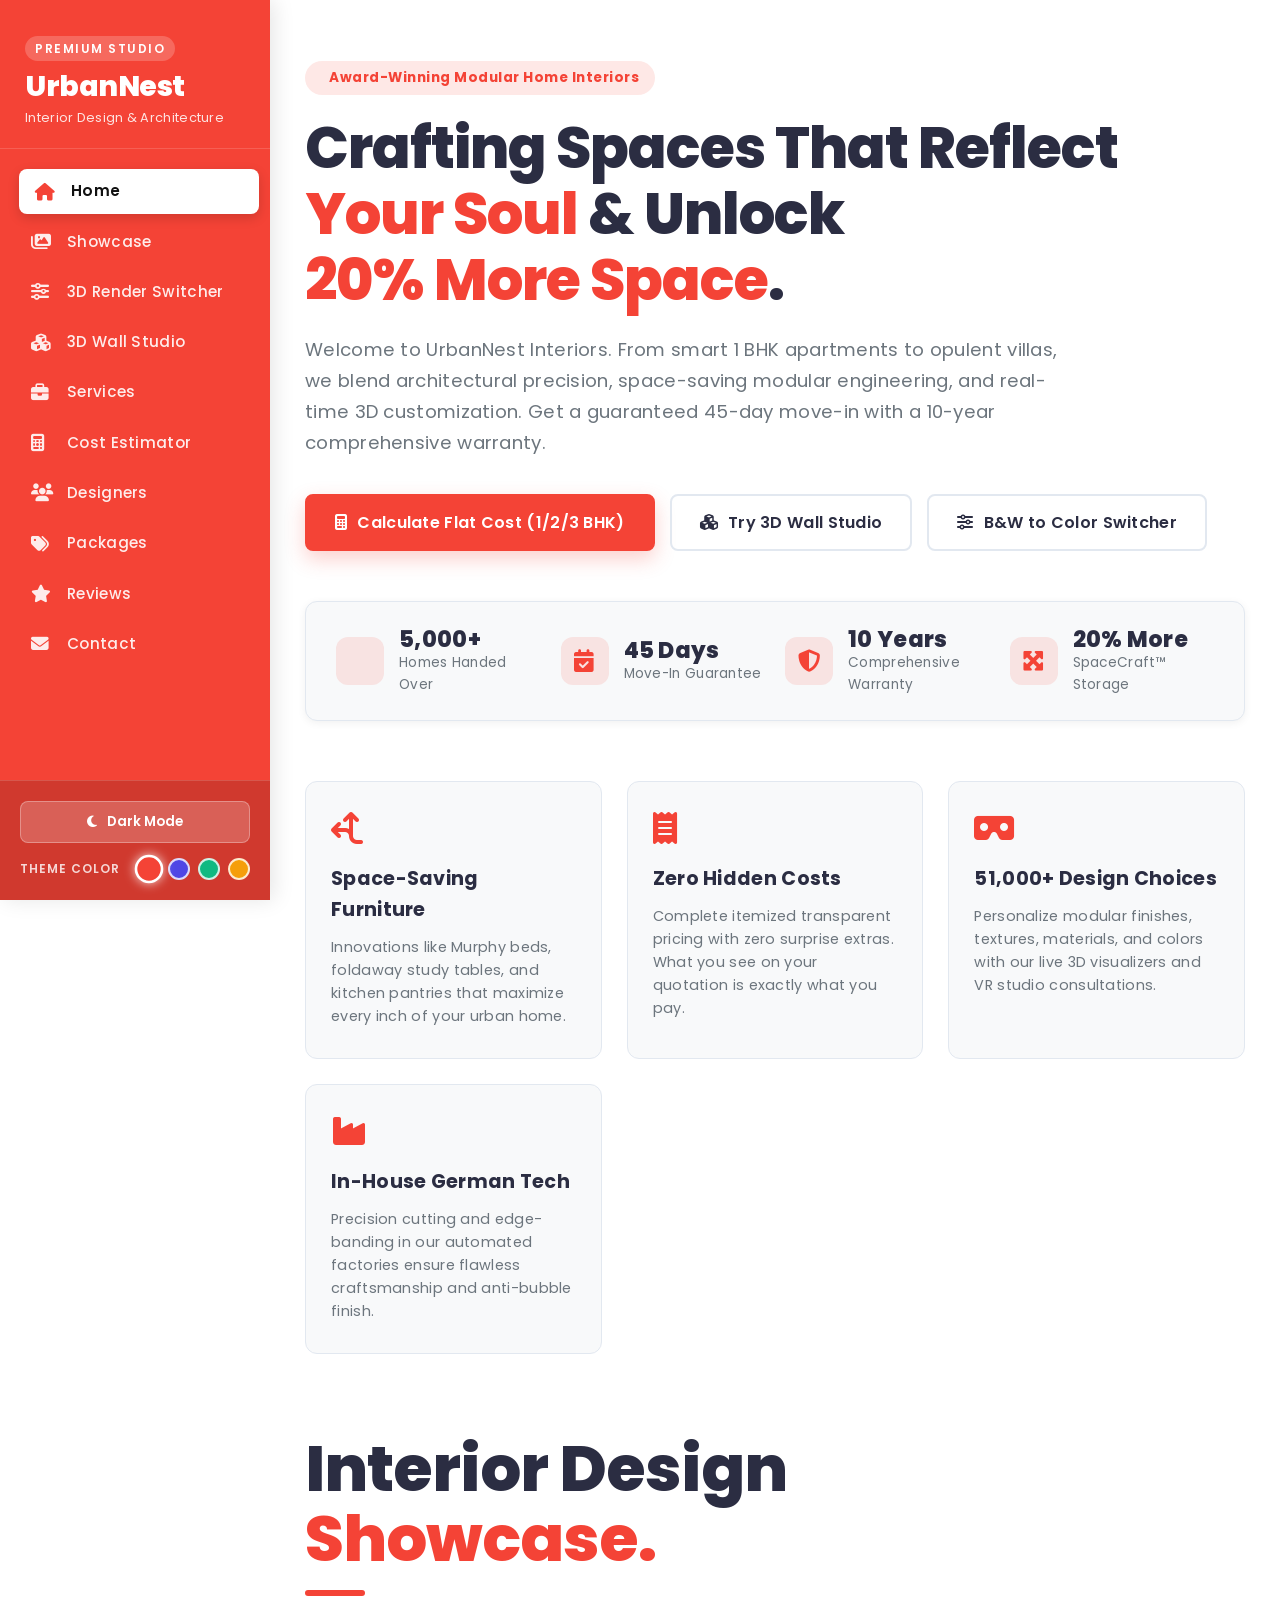
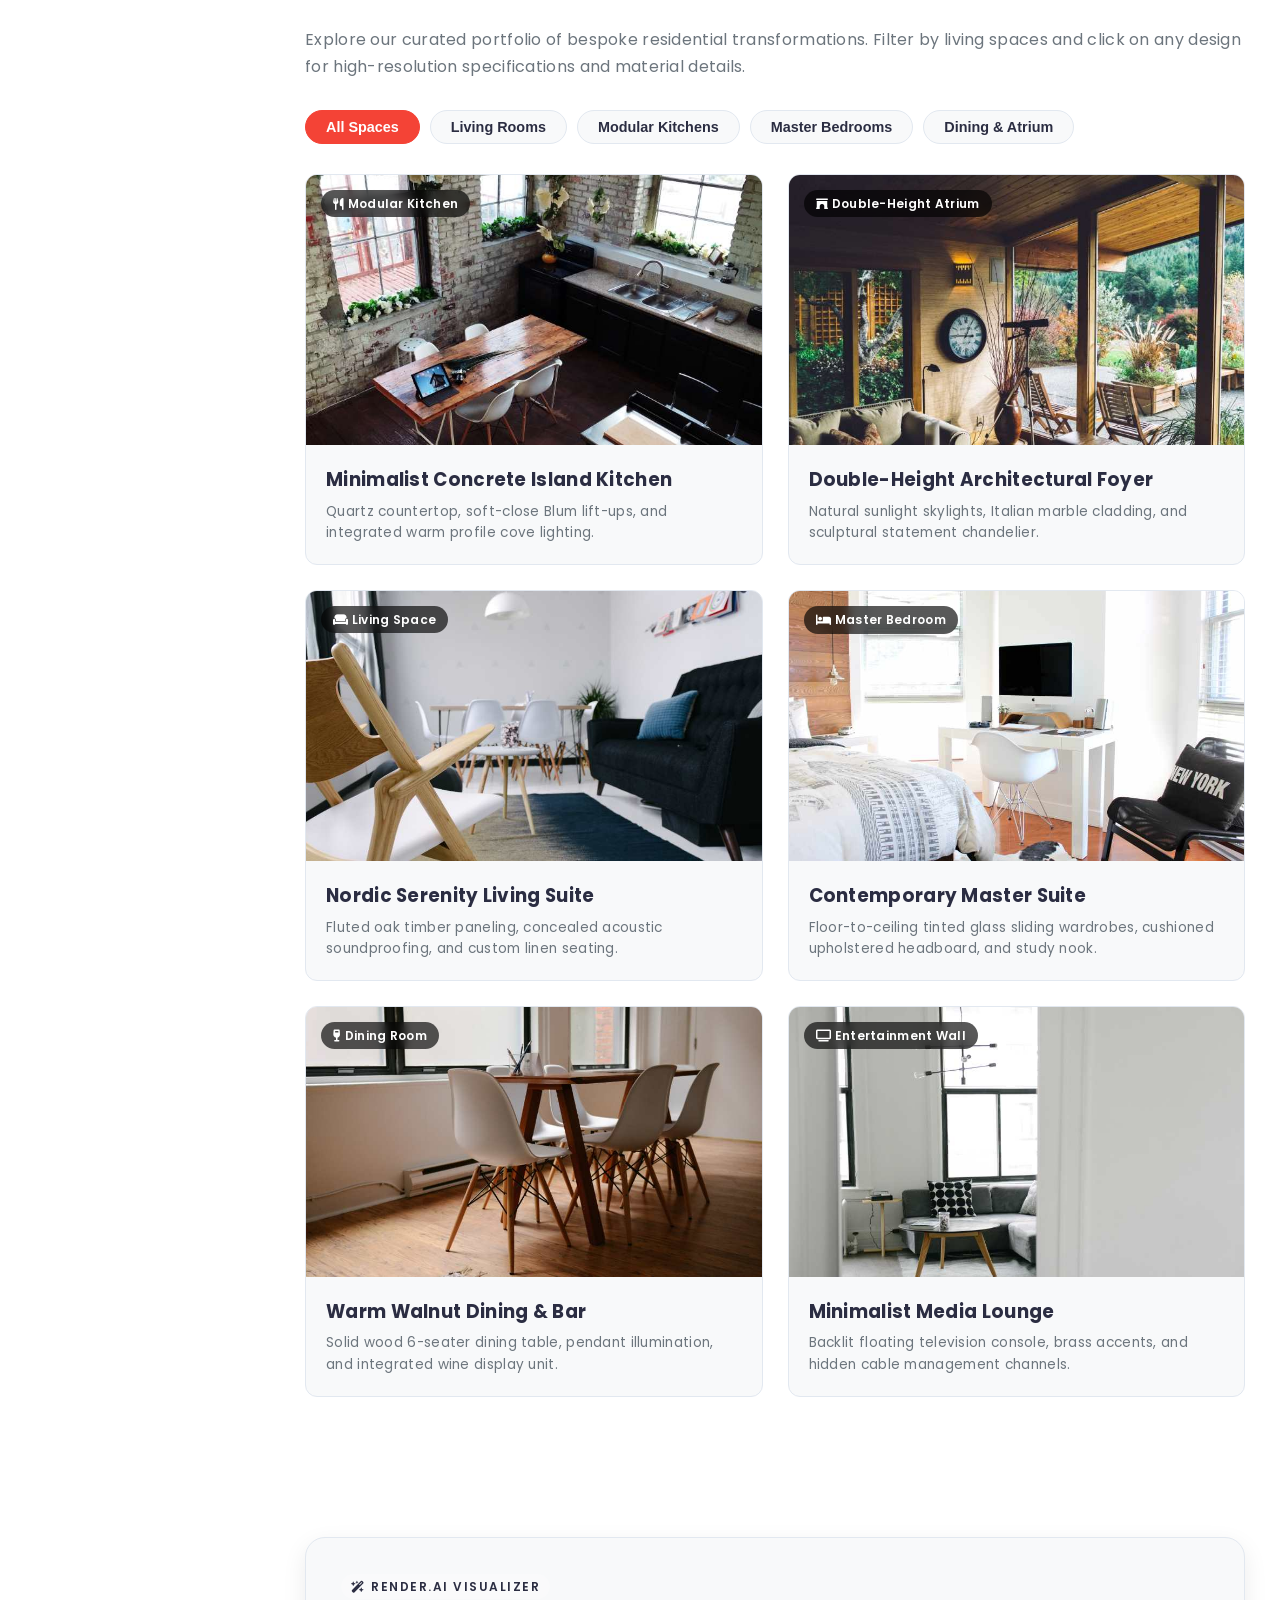
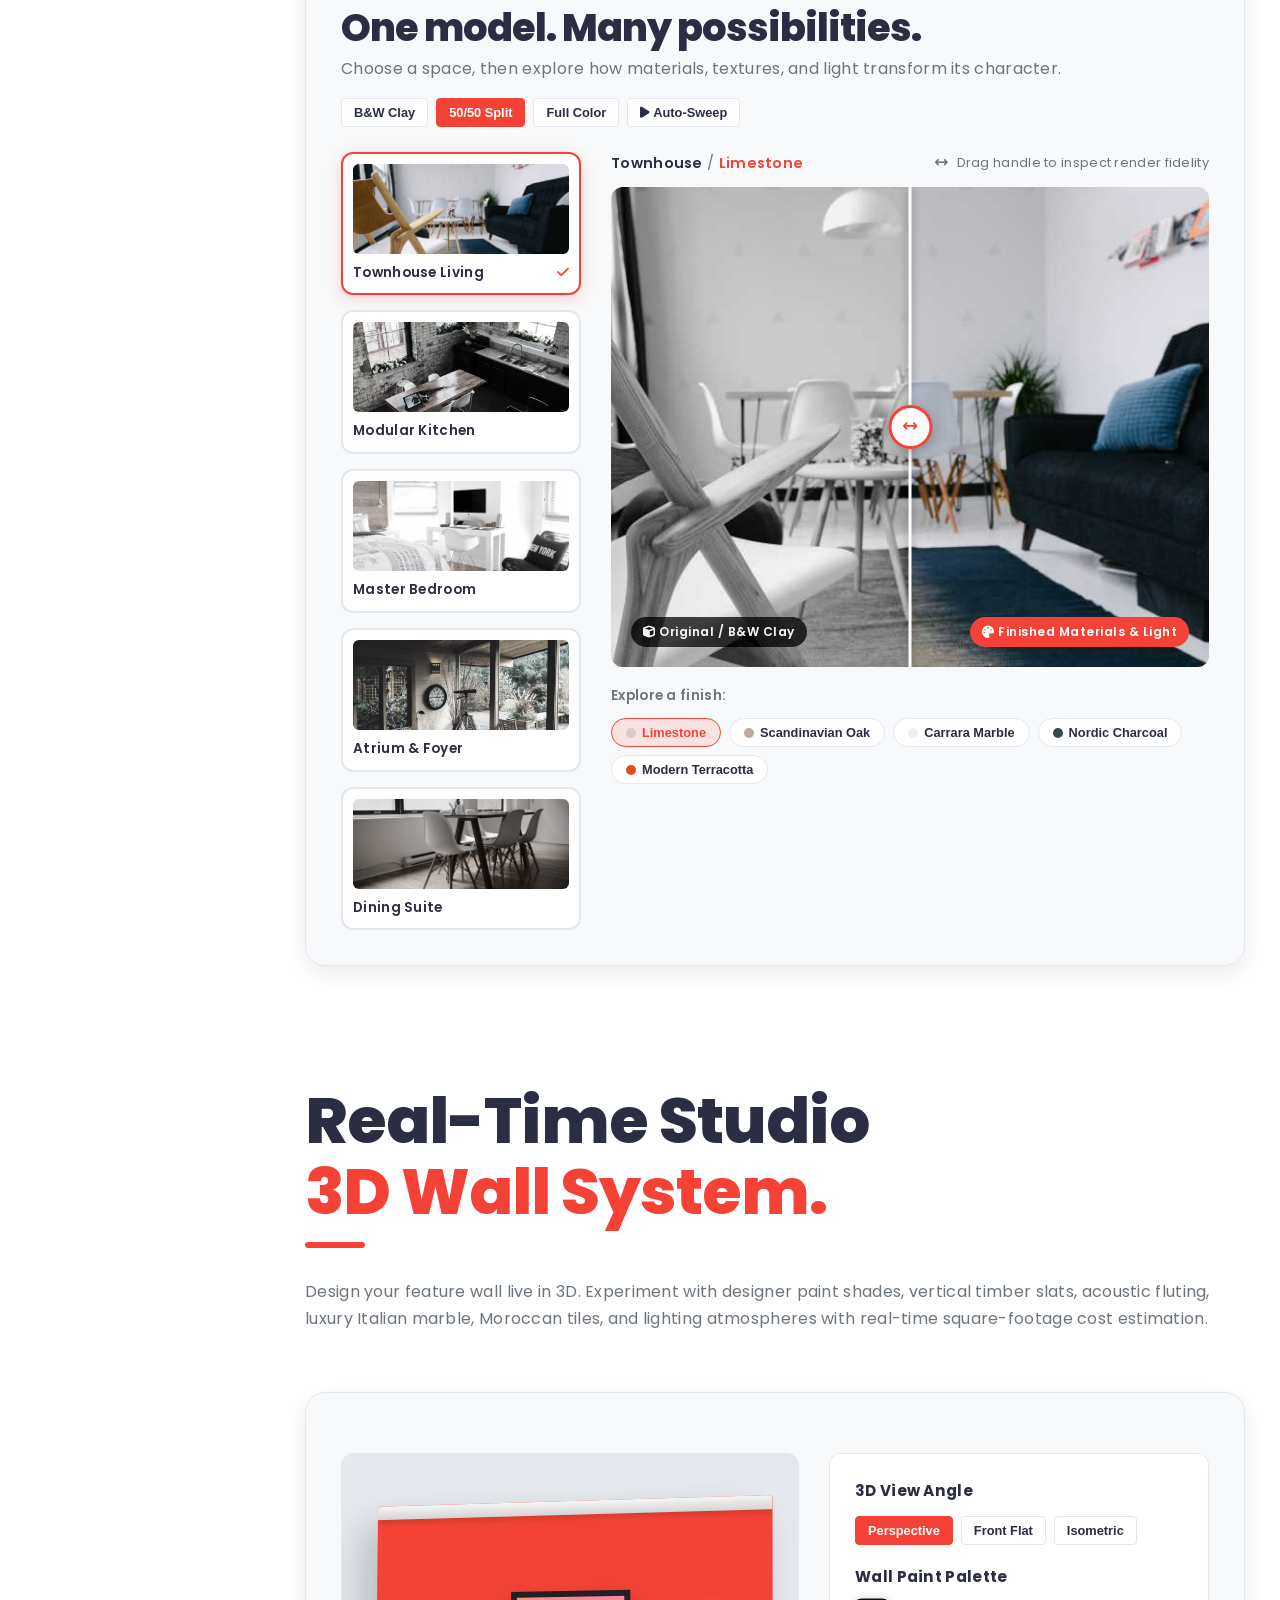
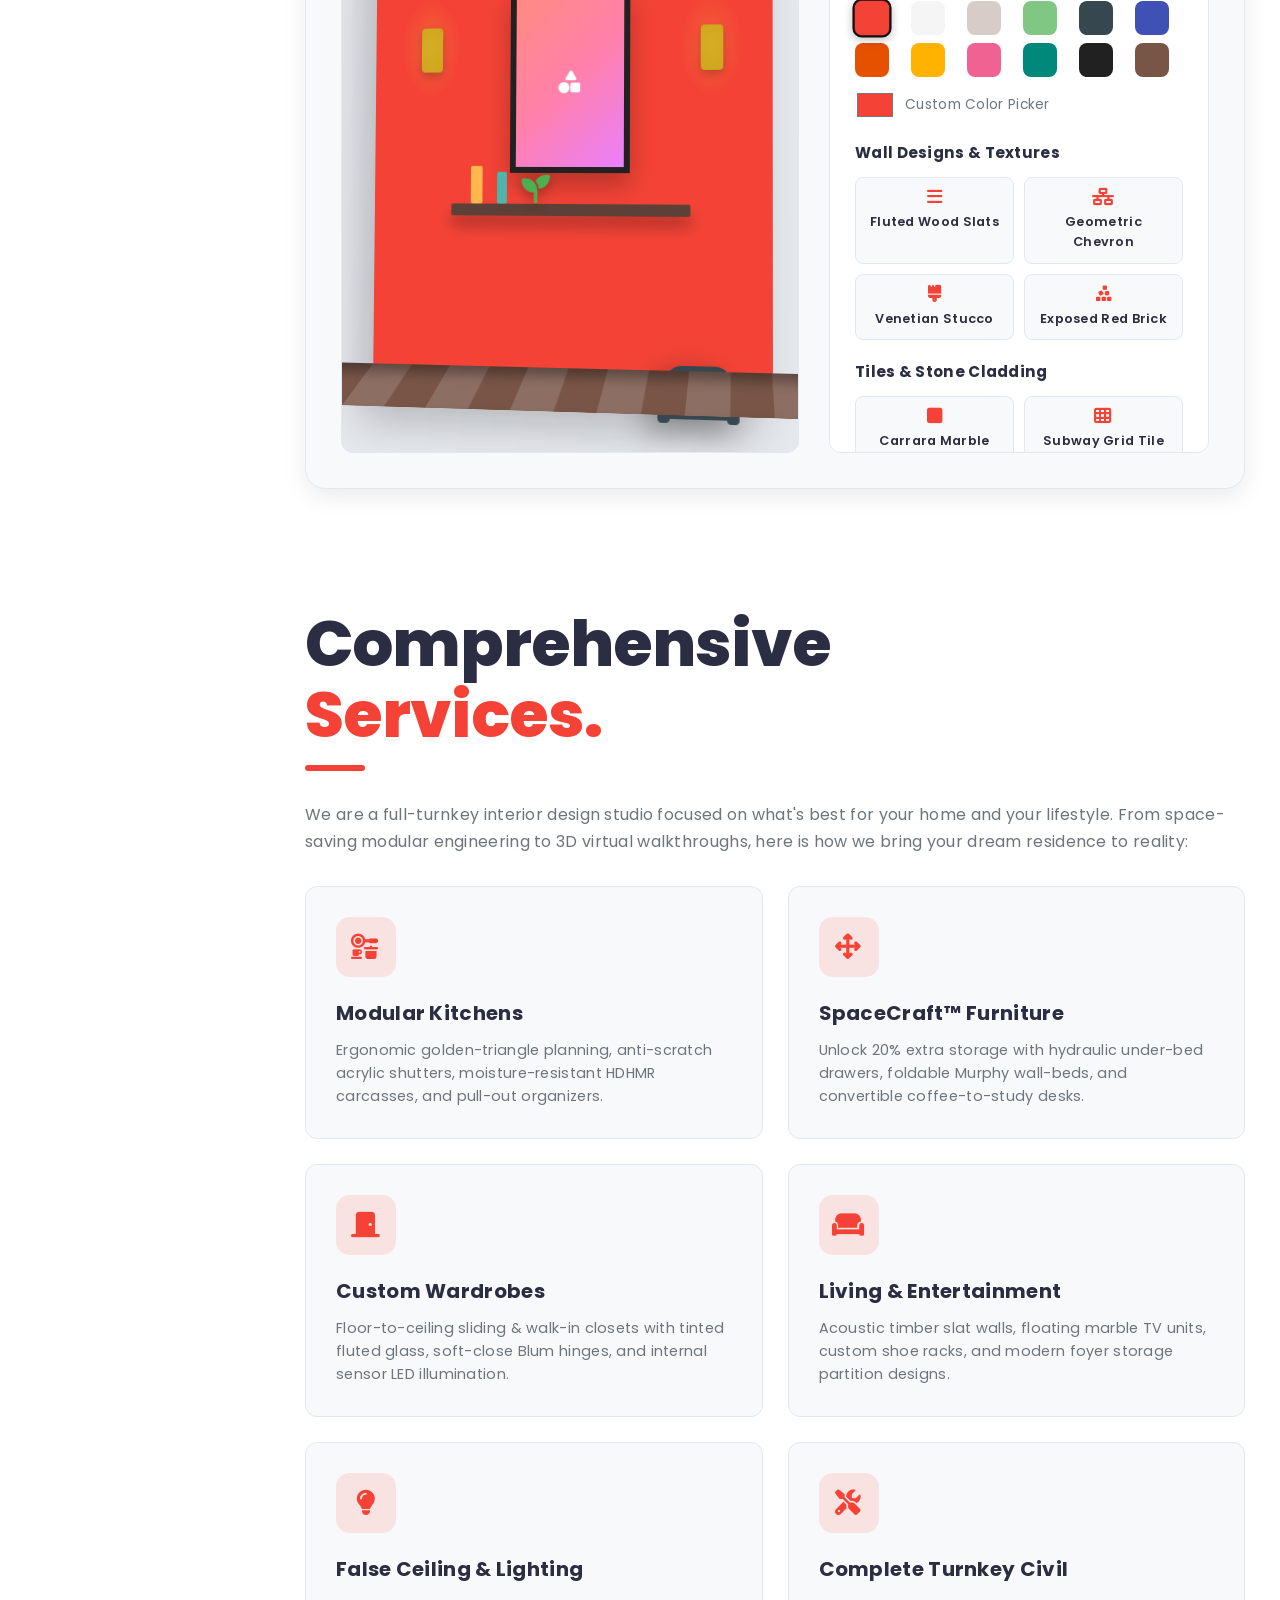
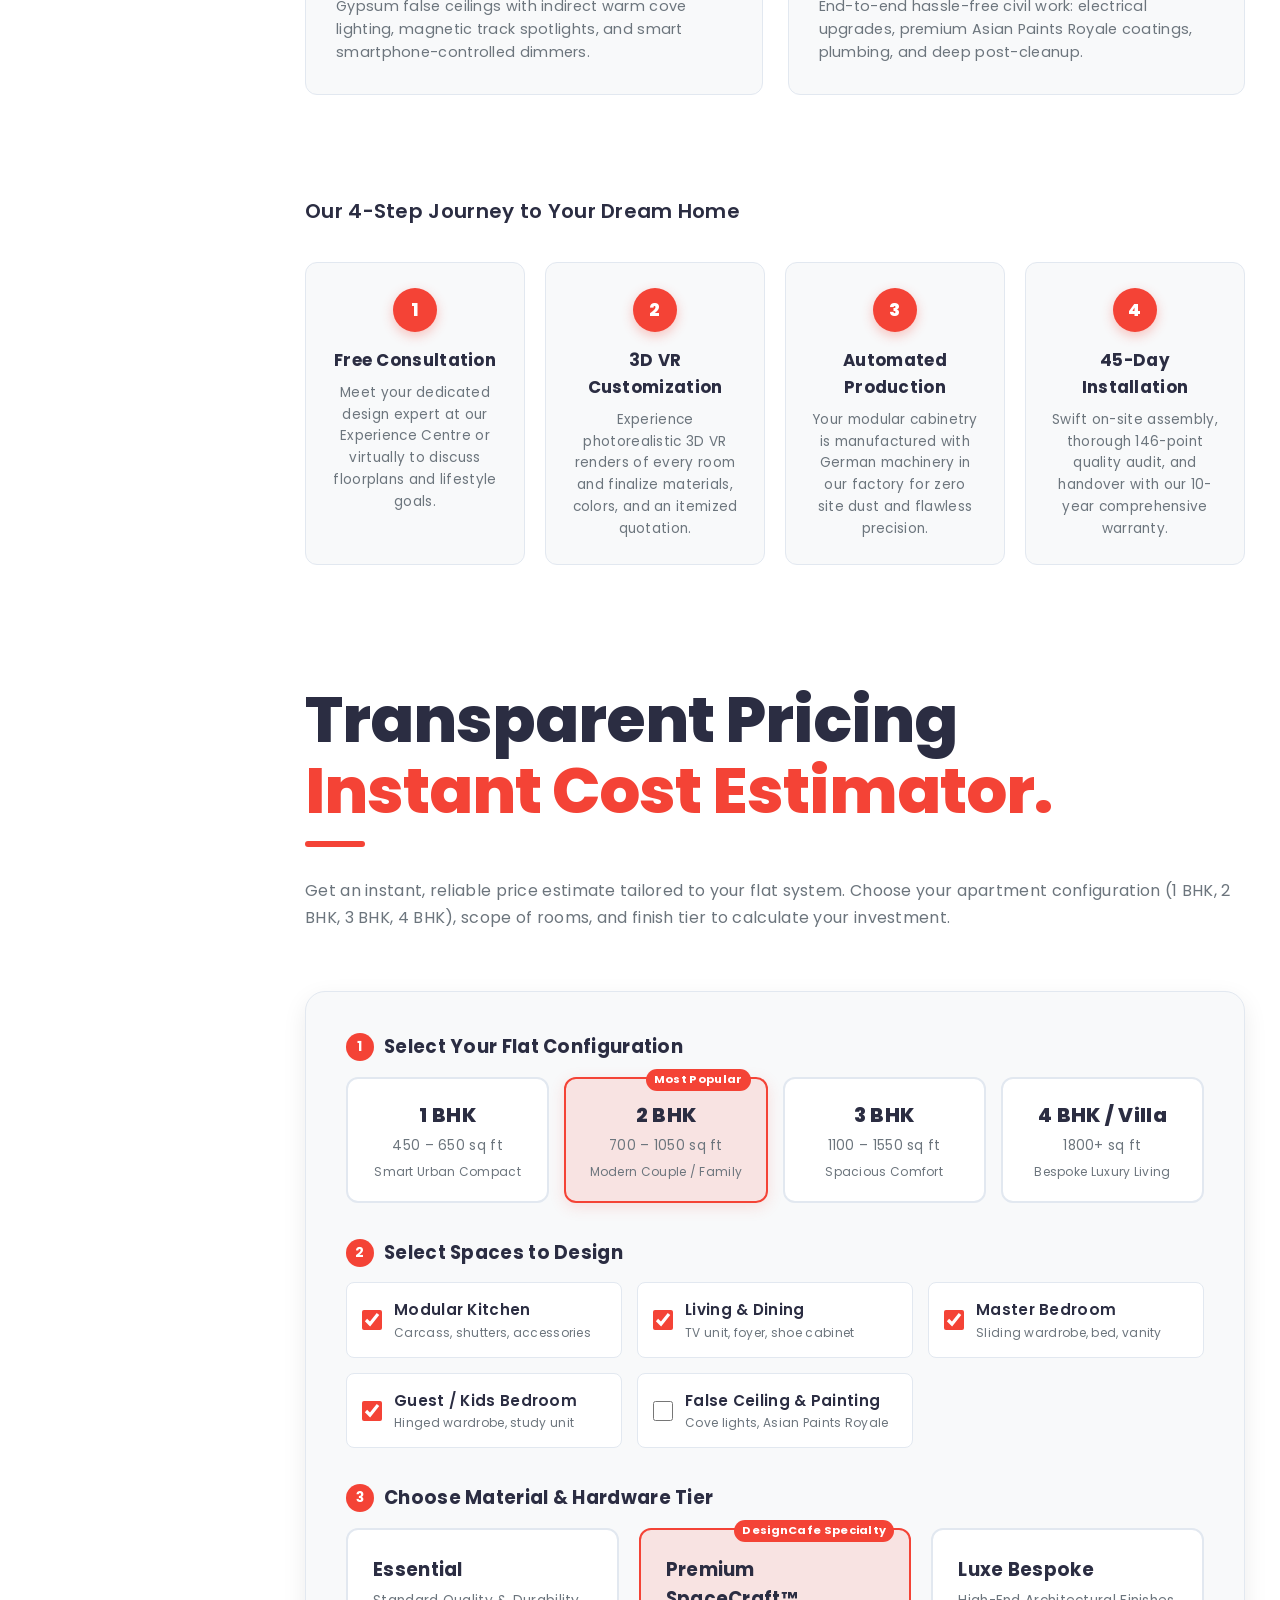
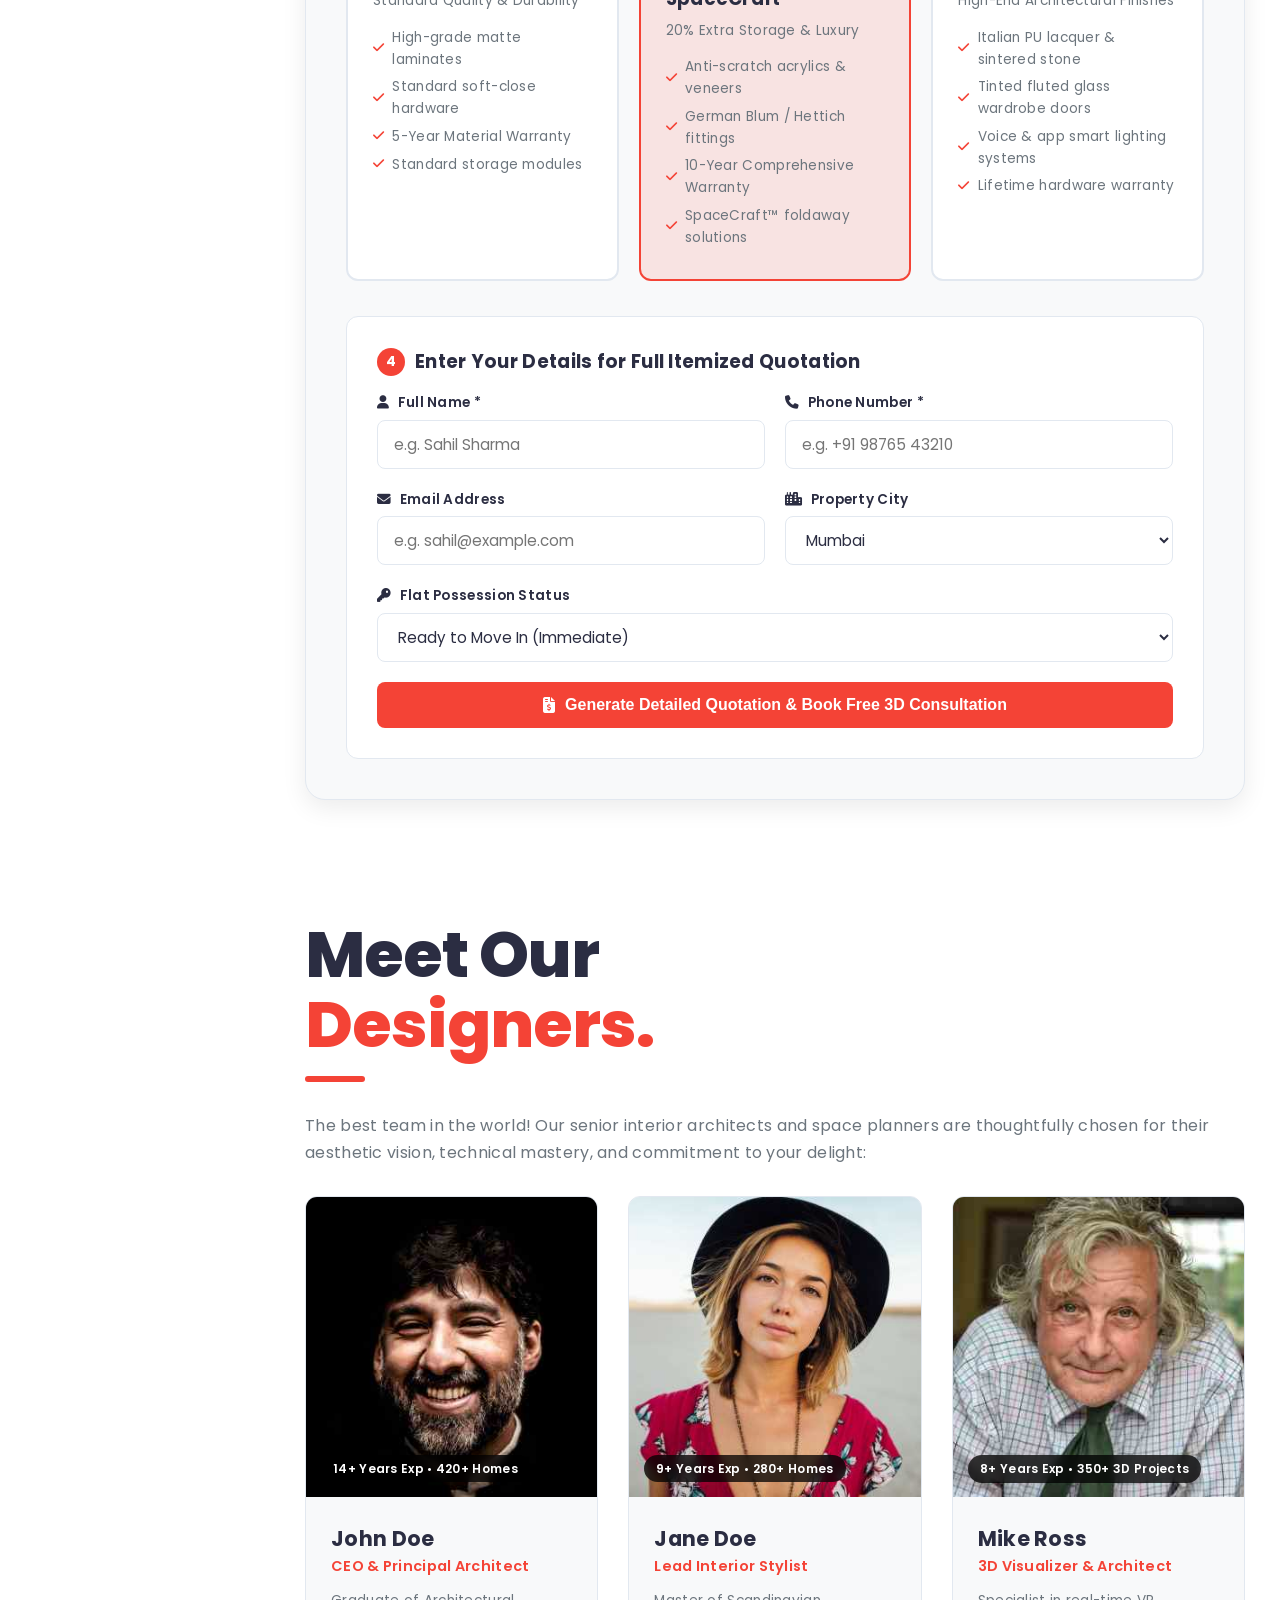
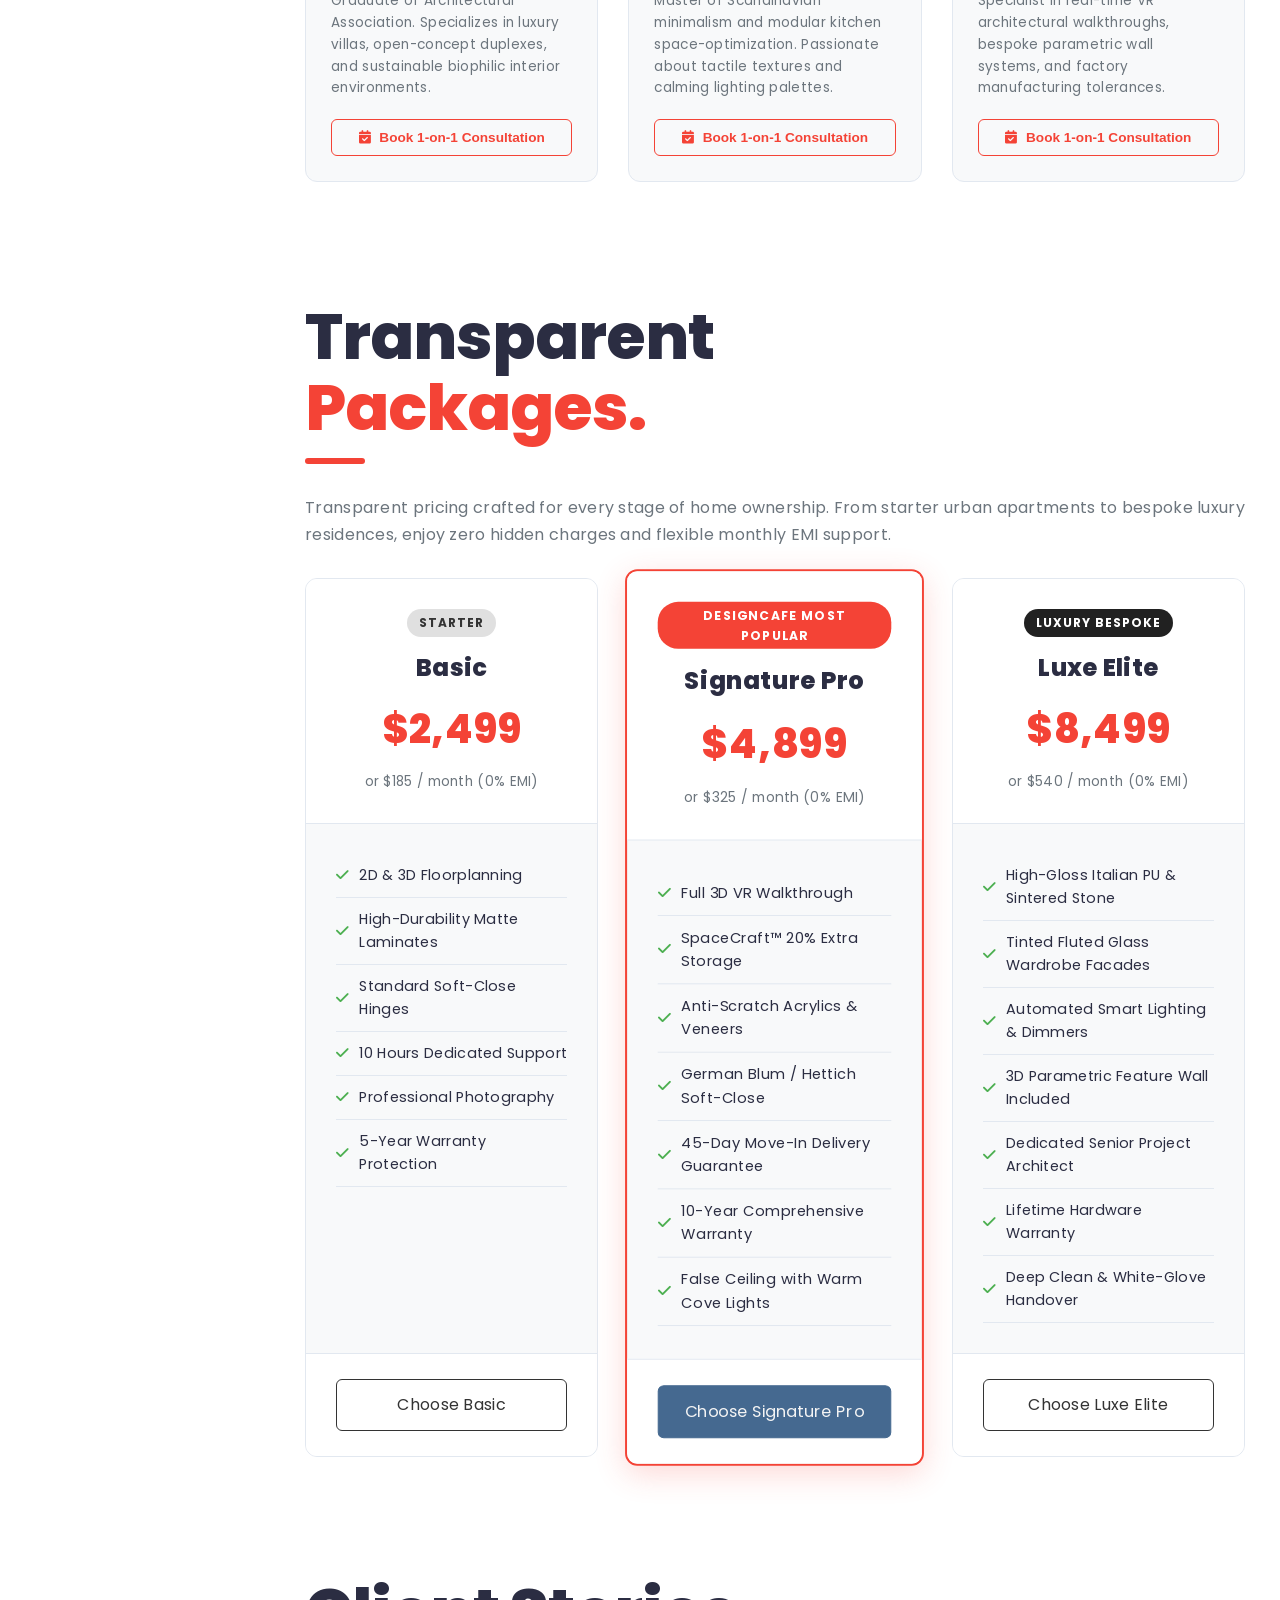
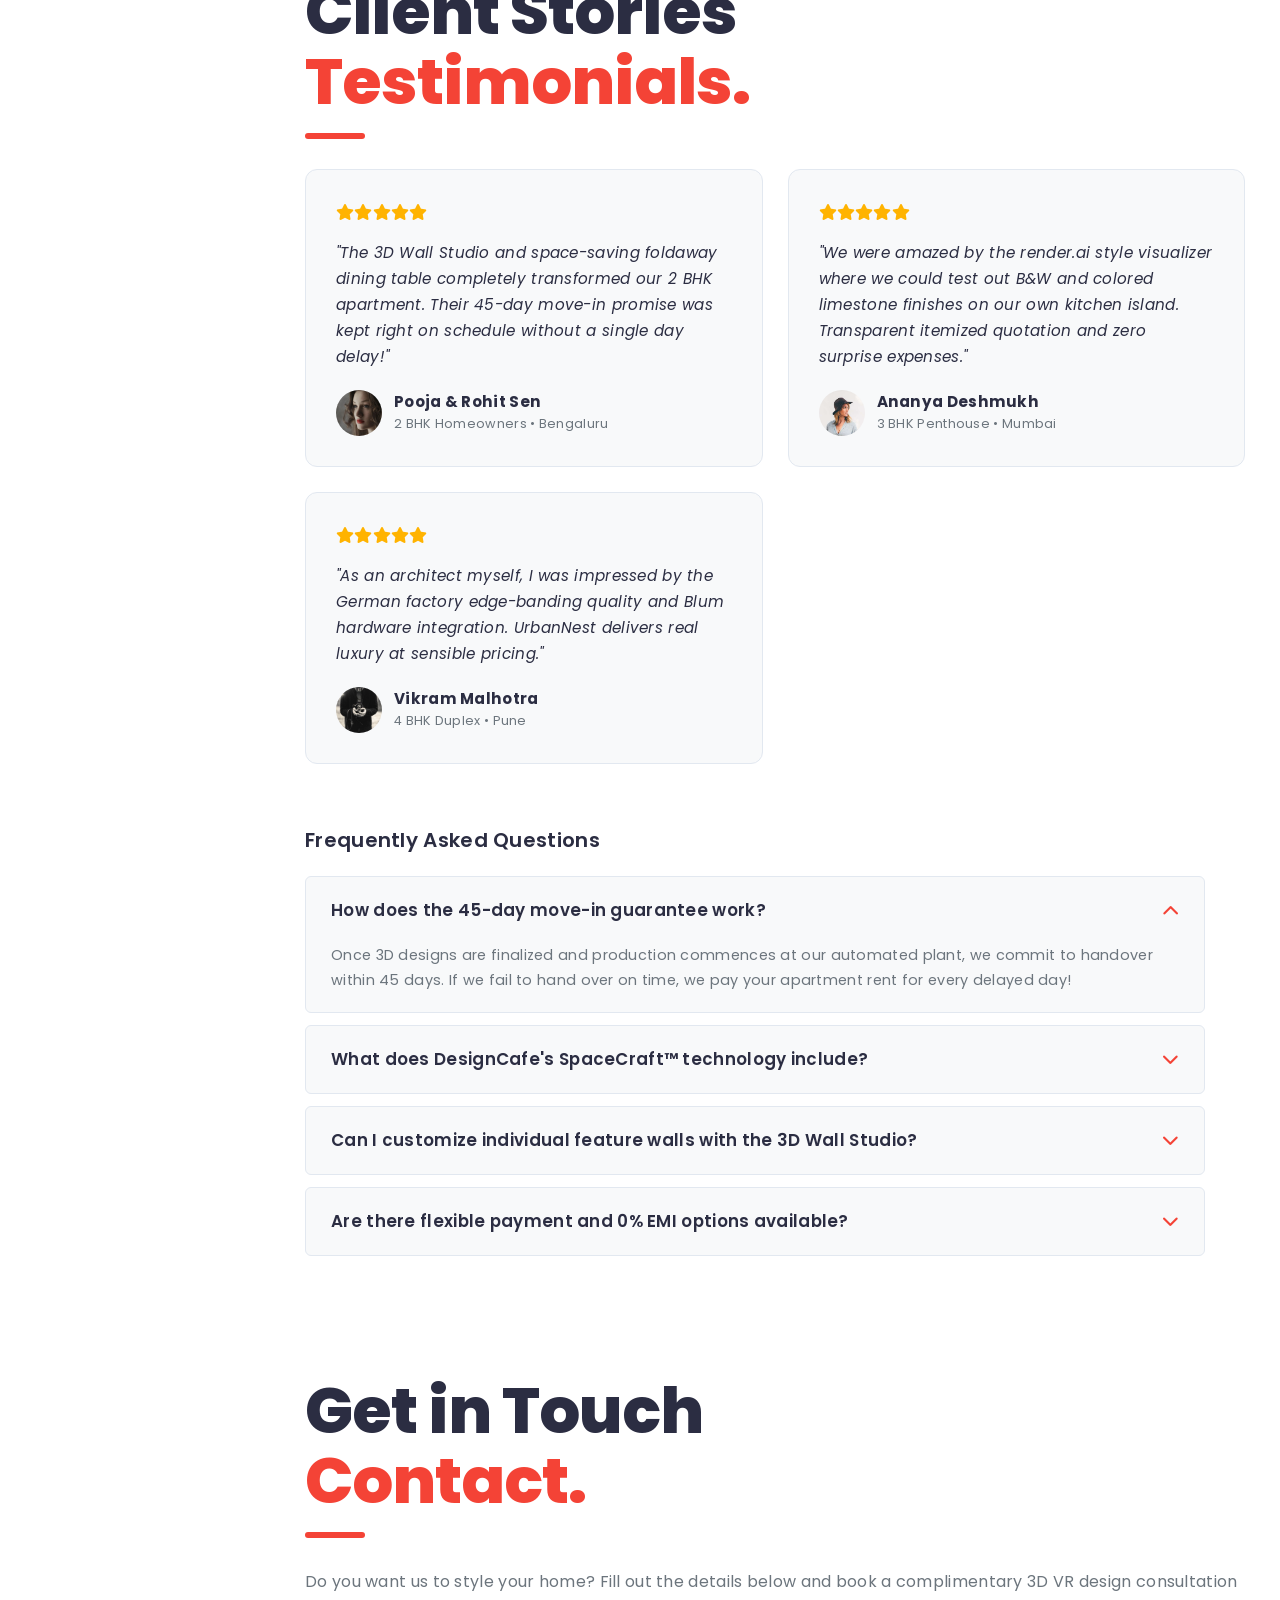
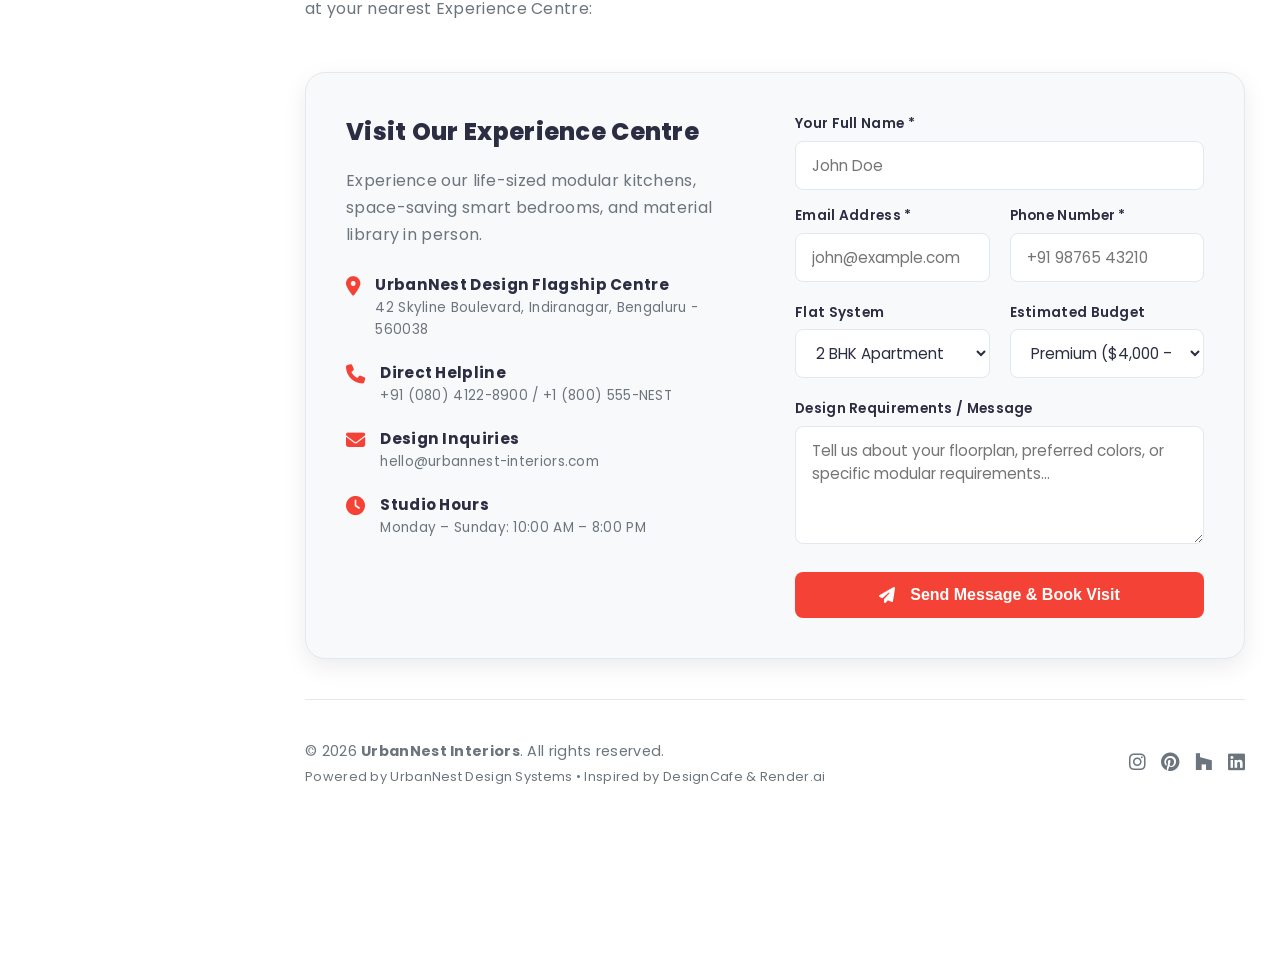
==== commit 0a3891b4: "all files" ====
--- a/index.html
+++ b/index.html
@@ -1191,6 +1191,7 @@
     </div>
 
     <!-- Interactive Script -->
-    <script src="./js/interior.js"></script>
+    <script type="module" src="./js/interior.js"></script>
 </body>
 </html>
+<!-- hi -->
